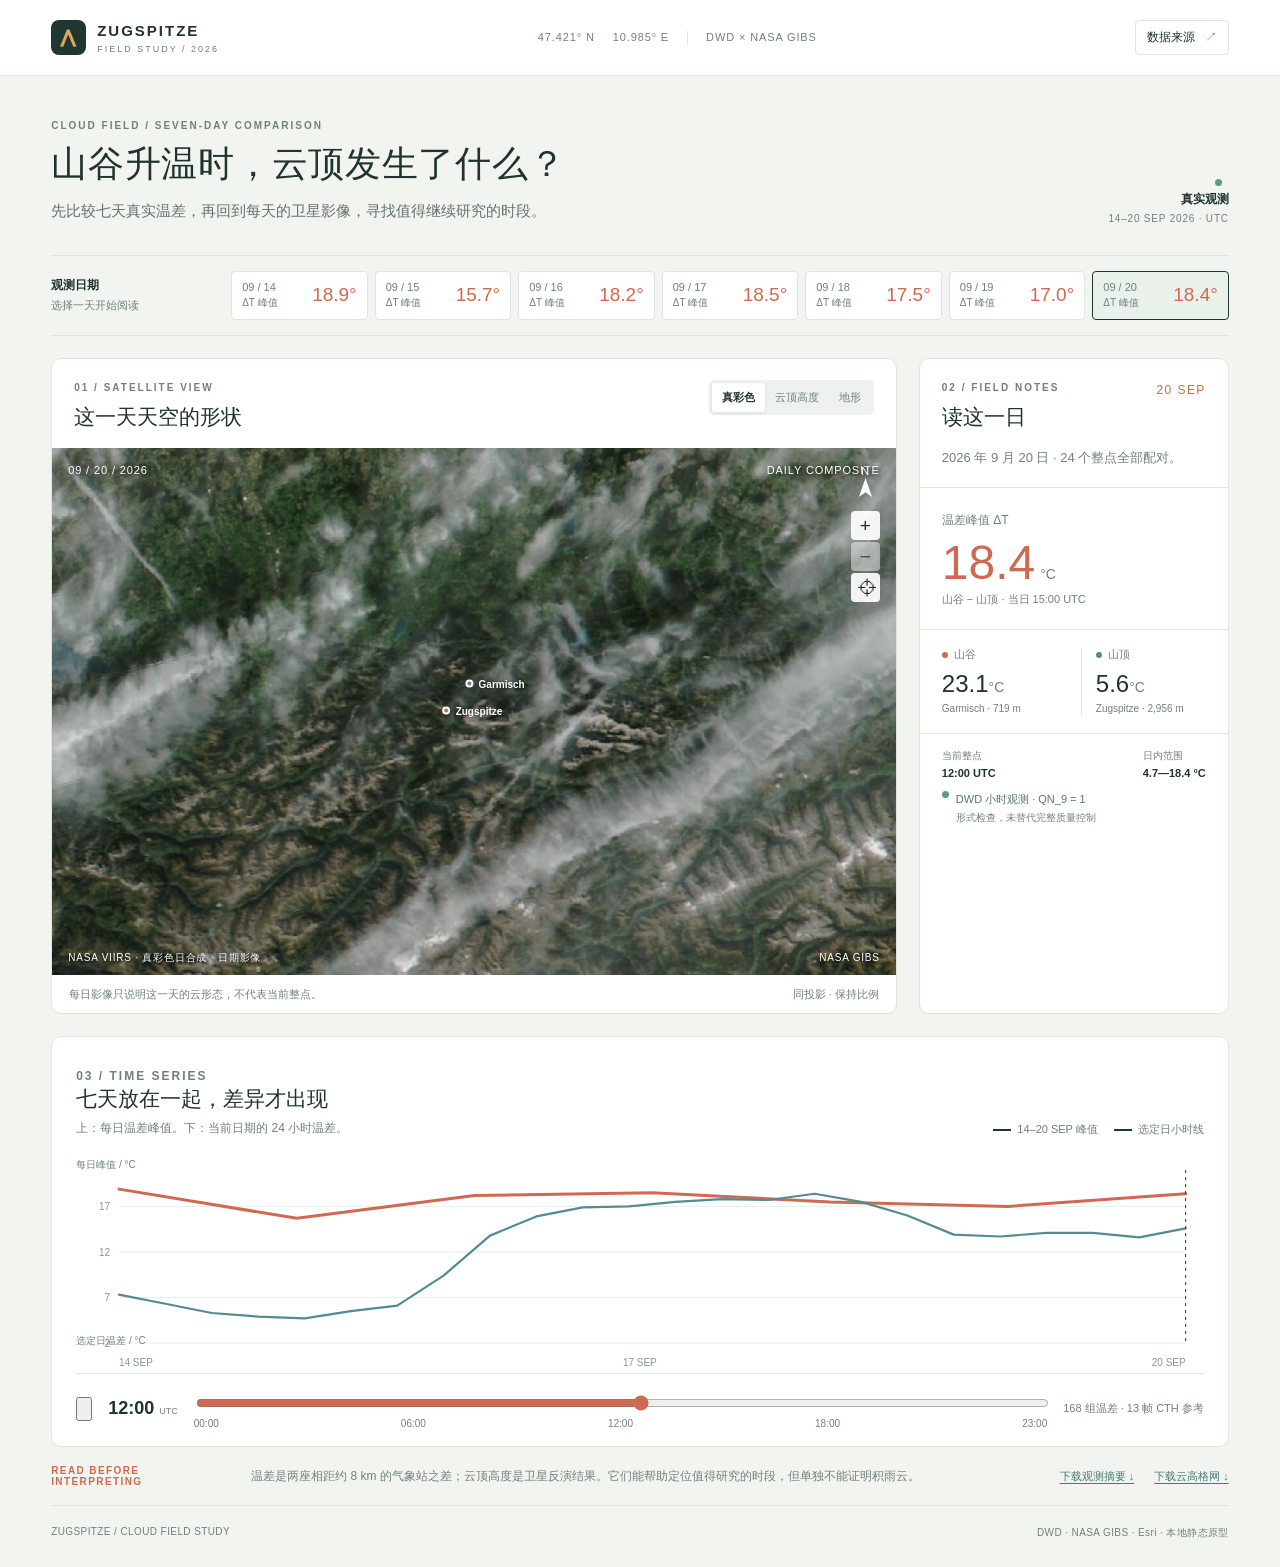
==== index.html @ fa2d1e40 "draft" ====
<!doctype html>
<html lang="zh-CN">
<head>
  <meta charset="utf-8">
  <meta name="viewport" content="width=device-width, initial-scale=1">
  <title>Zugspitze / Cloud Field Study</title>
  <meta name="description" content="楚格峰地区的七天 NASA VIIRS 云图与 DWD 山谷、山顶逐小时温差探索。">
  <link rel="icon" type="image/svg+xml" href="data:image/svg+xml,%3Csvg xmlns='http://www.w3.org/2000/svg' viewBox='0 0 40 40'%3E%3Crect width='40' height='40' rx='8' fill='%231b302e'/%3E%3Cpath d='M6 30 20 8l14 22M12 20l8 5 8-5' fill='none' stroke='%23f4bb63' stroke-width='2.5'/%3E%3C/svg%3E">
  <link rel="stylesheet" href="styles.css">
  <script defer src="data/observations.js"></script>
  <script defer src="data/clouds.js"></script>
  <script defer src="app.js"></script>
</head>
<body>
  <header class="topbar">
    <a class="brand" href="./"><span class="brand-mark" aria-hidden="true">∧</span><span>ZUGSPITZE <small>FIELD STUDY / 2026</small></span></a>
    <div class="top-meta"><span>47.421° N</span><span>10.985° E</span><span class="top-meta-divider"></span><span>DWD × NASA GIBS</span></div>
    <button class="source-button" id="about-button">数据来源 <span aria-hidden="true">↗</span></button>
  </header>

  <main>
    <section class="intro">
      <div><p class="kicker">CLOUD FIELD / SEVEN-DAY COMPARISON</p><h1>山谷升温时，云顶发生了什么？</h1><p class="intro-copy">先比较七天真实温差，再回到每天的卫星影像，寻找值得继续研究的时段。</p></div>
      <div class="real-badge"><span class="status-dot"></span><strong>真实观测</strong><small>14–20 SEP 2026 · UTC</small></div>
    </section>

    <section class="day-nav" aria-label="观测日期"><div class="nav-label"><span>观测日期</span><small>选择一天开始阅读</small></div><div id="day-strip" class="day-strip"></div></section>

    <section class="explorer-grid">
      <section class="map-card" aria-labelledby="map-heading">
        <div class="card-head"><div><p class="kicker">01 / SATELLITE VIEW</p><h2 id="map-heading">这一天天空的形状</h2></div><div class="layer-switch" role="group" aria-label="地图图层"><button data-layer="natural" aria-pressed="true">真彩色</button><button data-layer="height" aria-pressed="false">云顶高度</button><button data-layer="terrain" aria-pressed="false">地形</button></div></div>
        <div class="map-frame" id="map-frame" aria-label="楚格峰区域卫星地图">
          <div class="map-world" id="map-world"><img id="map-image" src="data/raw/viirs-20260920.jpg" alt="楚格峰区域真实 NASA VIIRS 真彩色卫星影像" draggable="false"><canvas id="cloud-canvas" width="1440" height="900" aria-hidden="true" hidden></canvas><div id="map-markers"></div></div>
          <div class="map-overlay-top"><span id="map-date">22 / 09 / 2026</span><span id="map-time">DAILY COMPOSITE</span></div>
          <div class="map-overlay-bottom"><span id="map-caption">NASA VIIRS · 真彩色日合成</span><span id="map-credit">NASA GIBS</span></div>
          <div id="height-legend" class="height-legend" hidden><span>云顶高度 / m</span><i></i><div><b>0.5</b><b>2</b><b>5</b><b>10 km</b></div></div>
          <div class="map-controls"><span class="north">N<svg viewBox="0 0 18 22" aria-hidden="true"><path d="m9 1 7 20-7-5-7 5Z"/></svg></span><button id="zoom-in" aria-label="放大地图">+</button><button id="zoom-out" aria-label="缩小地图">−</button><button id="reset-map" aria-label="恢复地图范围">⌖</button></div>
          <p id="map-error" class="map-error" hidden>影像未能载入，请确认完整保留原型文件夹。</p>
        </div>
        <div class="map-note"><span id="map-note">每日影像只说明这一天的云形态，不代表当前整点。</span><span id="map-bounds">同投影 · 保持比例</span></div>
      </section>

      <aside class="day-card" aria-labelledby="day-heading">
        <div class="card-head"><div><p class="kicker">02 / FIELD NOTES</p><h2 id="day-heading">读这一日</h2></div><span id="selected-date" class="date-stamp">22 SEP</span></div>
        <p id="day-summary" class="day-summary">真实两站温差的日内变化。</p>
        <div class="big-stat"><span>温差峰值 ΔT</span><div><strong id="delta-peak">18.3</strong><em>°C</em></div><small>山谷 − 山顶 · 当日 15:00 UTC</small></div>
        <div class="stat-pair"><div><span class="stat-label"><i class="dot valley"></i>山谷</span><strong id="valley-now">16.3</strong><em>°C</em><small>Garmisch · 719 m</small></div><div><span class="stat-label"><i class="dot summit"></i>山顶</span><strong id="summit-now">−1.4</strong><em>°C</em><small>Zugspitze · 2,956 m</small></div></div>
        <div class="reading-line"><span>当前整点 <b id="reading-time">12:00 UTC</b></span><span>日内范围 <b id="delta-range">5.3—18.3 °C</b></span></div>
        <div class="data-status"><span class="status-dot"></span><span>DWD 小时观测 · QN_9 = 1<br><small>形式检查，未替代完整质量控制</small></span></div>
      </aside>
    </section>

    <section class="analysis-card" aria-labelledby="analysis-heading">
      <div class="analysis-head"><div><p class="kicker">03 / TIME SERIES</p><h2 id="analysis-heading">七天放在一起，差异才出现</h2><p>上：每日温差峰值。下：当前日期的 24 小时温差。</p></div><div class="chart-legend"><span><i class="legend-line daily-line"></i>14–20 SEP 峰值</span><span><i class="legend-line selected-line"></i>选定日小时线</span></div></div>
      <div class="chart-shell"><span class="axis-label axis-top">每日峰值 / °C</span><span class="axis-label axis-bottom">选定日温差 / °C</span><svg id="analysis-chart" role="img" aria-label="七天温差峰值和选定日温差时间序列"></svg></div>
      <div class="timeline-controls"><button id="play-button" aria-label="播放时间序列"><svg viewBox="0 0 20 20" aria-hidden="true"><path d="m7 4 9 6-9 6Z"/></svg></button><output id="selected-time">12:00 <small>UTC</small></output><div class="slider"><label class="sr-only" for="time-slider">选择小时</label><input id="time-slider" type="range" min="0" max="23" value="12"><div><span>00:00</span><span>06:00</span><span>12:00</span><span>18:00</span><span>23:00</span></div></div><span class="frame-count">168 组温差 · 13 帧 CTH 参考</span></div>
    </section>

    <section class="reading-note"><span class="note-number">READ BEFORE INTERPRETING</span><p>温差是两座相距约 8 km 的气象站之差；云顶高度是卫星反演结果。它们能帮助定位值得研究的时段，但单独不能证明积雨云。</p><a href="data/observations.json" download>下载观测摘要 ↓</a><a href="data/clouds.json" download>下载云高格网 ↓</a></section>
    <footer><span>ZUGSPITZE / CLOUD FIELD STUDY</span><span>DWD · NASA GIBS · Esri <i>·</i> 本地静态原型</span></footer>
  </main>

  <dialog id="data-dialog"><div class="dialog-head"><div><p class="kicker">PROVENANCE</p><h2>数据从哪里来</h2></div><button id="close-dialog" aria-label="关闭数据来源">×</button></div><div class="dialog-body"><section><b>01</b><div><h3>DWD 小时气温</h3><p>01550 Garmisch-Partenkirchen（719 m）与 05792 Zugspitze（2,956 m），2026-09-20 至 22，共 144 条小时记录，72 组配对。原始时间为 UTC，单位 °C，缺测不插补。</p><a href="https://opendata.dwd.de/climate_environment/CDC/observations_germany/climate/hourly/air_temperature/recent/" target="_blank" rel="noreferrer">打开 DWD 目录 ↗</a></div></section><section><b>02</b><div><h3>DWD 云顶高度</h3><p>2026-09-22 的 13 帧 CTH NetCDF 产品，CF 时间为 06:08–18:08 UTC，44×99 格网，单位 m。显示有效正云高和 opacity 格点；透明不等于晴空。</p><a href="https://opendata.dwd.de/weather/satellite/clouds/CTH/" target="_blank" rel="noreferrer">打开 DWD CTH 目录 ↗</a></div></section><section><b>03</b><div><h3>NASA VIIRS 与地形</h3><p>20–22 日 Suomi NPP / VIIRS 真彩色日合成影像。地形参考为 Esri World Imagery 拼接底图，日期未知。两种底图都保持 1440×900 EPSG:3857 比例。</p><p class="attribution">Source: NASA GIBS · Source: Esri, Vantor, Earthstar Geographics, and the GIS User Community</p></div></section><section><b>04</b><div><h3>研究边界</h3><p>本页面没有积雨云分类、DEM 遮挡、太阳方位、相机俯仰角或安全建议。云图和温差用于探索，不构成天气预报或最佳拍摄保证。</p></div></section></div></dialog>
</body>
</html>
---- styles.css ----
@charset "UTF-8";
:root{--ink:#203330;--muted:#71807b;--paper:#f2f4f0;--white:#fff;--line:#dfe5df;--forest:#1e3732;--sun:#dda657;--coral:#cf6951;--blue:#548b91;font-family:Inter,"Segoe UI","PingFang SC","Microsoft YaHei",sans-serif;color:var(--ink);font-size:16px}*{box-sizing:border-box}body{margin:0;background:var(--paper);color:var(--ink)}button,input{font:inherit}button{cursor:pointer;color:inherit}button:focus-visible,a:focus-visible,input:focus-visible{outline:3px solid #e49a66;outline-offset:3px}a{color:inherit}.topbar{height:76px;background:var(--white);border-bottom:1px solid var(--line);display:flex;align-items:center;justify-content:space-between;padding:0 clamp(20px,4vw,68px);gap:25px}.brand{display:flex;align-items:center;gap:11px;text-decoration:none;font-weight:750;letter-spacing:2px;font-size:15px}.brand small{display:block;font-size:9px;letter-spacing:2px;color:var(--muted);margin-top:5px;font-weight:500}.brand-mark{display:grid;place-items:center;width:35px;height:35px;border-radius:8px;background:var(--forest);color:var(--sun);font-size:28px;line-height:1}.top-meta{display:flex;gap:18px;color:var(--muted);font-size:11px;letter-spacing:.08em}.top-meta-divider{height:14px;border-left:1px solid var(--line)}.source-button{padding:8px 11px;border:1px solid var(--line);background:#fff;border-radius:4px;font-size:12px}.source-button span{color:var(--coral);padding-left:6px}main{max-width:1440px;margin:auto;padding:42px clamp(20px,4vw,68px) 0}.intro{display:flex;justify-content:space-between;align-items:end;gap:30px;margin-bottom:31px}.kicker{margin:0 0 8px;color:var(--muted);font-size:10px;letter-spacing:2px;font-weight:700;line-height:1.5}.intro h1{margin:0;font-size:36px;font-weight:560;letter-spacing:.02em;line-height:1.25}.intro-copy{max-width:660px;margin:12px 0 0;color:#64736e;font-size:15px;line-height:1.7}.real-badge{display:flex;flex-direction:column;align-items:flex-end;gap:5px;white-space:nowrap;font-size:12px}.real-badge small{color:var(--muted);font-size:10px;letter-spacing:.08em}.status-dot{display:inline-block;width:7px;height:7px;border-radius:50%;background:#5d9c7d;margin-right:7px}.day-nav{display:flex;align-items:center;border-top:1px solid var(--line);border-bottom:1px solid var(--line);padding:15px 0;margin-bottom:22px}.nav-label{min-width:180px}.nav-label span{display:block;font-size:12px;font-weight:650}.nav-label small{display:block;margin-top:4px;color:var(--muted);font-size:11px}.day-strip{display:grid;grid-template-columns:repeat(7,1fr);gap:7px;flex:1}.day-choice{border:1px solid var(--line);border-radius:4px;background:#fff;padding:9px 10px;text-align:left;display:grid;grid-template-columns:1fr auto;grid-template-rows:auto auto;gap:3px 7px}.day-choice.selected{border-color:var(--forest);background:#eaf1eb}.day-choice span{font-size:11px;color:var(--muted)}.day-choice strong{grid-row:1/3;grid-column:2;font-size:19px;font-weight:500;color:var(--coral);align-self:center}.day-choice small{font-size:10px;color:var(--muted)}.explorer-grid{display:grid;grid-template-columns:minmax(0,1fr) 310px;gap:22px;align-items:stretch}.map-card,.day-card,.analysis-card{border:1px solid var(--line);border-radius:10px;background:var(--white);overflow:hidden}.card-head{display:flex;justify-content:space-between;align-items:start;gap:15px;padding:21px 22px 17px}.card-head h2{margin:0;font-size:21px;font-weight:560}.layer-switch{display:flex;padding:3px;background:#eef1ed;border-radius:5px}.layer-switch button{border:0;background:none;border-radius:3px;padding:7px 10px;color:var(--muted);font-size:11px;white-space:nowrap}.layer-switch button[aria-pressed=true]{color:var(--ink);background:white;box-shadow:0 1px 4px #1e373217;font-weight:650}.map-frame{position:relative;aspect-ratio:16/10;overflow:hidden;background:#253c3b;isolation:isolate}.map-world{position:absolute;inset:0;transform-origin:center;transition:transform .25s}.map-world img,.map-world canvas{position:absolute;inset:0;width:100%;height:100%;object-fit:fill;display:block}.map-world img.terrain-image{filter:saturate(.6) brightness(.86)}.map-overlay-top,.map-overlay-bottom{position:absolute;left:16px;right:16px;display:flex;justify-content:space-between;align-items:center;color:white;text-shadow:0 1px 5px #000;font-size:11px;letter-spacing:.08em;pointer-events:none}.map-overlay-top{top:16px}.map-overlay-bottom{bottom:10px;font-size:10px}.map-controls{position:absolute;top:17px;right:16px;display:flex;flex-direction:column;align-items:center;gap:2px}.north{display:flex;flex-direction:column;align-items:center;color:#fff;text-shadow:0 1px 4px #000;font-size:11px;margin-bottom:11px}.north svg{width:17px;height:21px;fill:#fff}.map-controls button{width:29px;height:29px;border:0;border-radius:4px;background:#ffffffea;font-size:19px;line-height:1}.map-controls button:disabled{opacity:.5;cursor:default}.height-legend{position:absolute;bottom:35px;left:16px;width:170px;padding:9px 10px;background:#15342edc;color:#fff;border-radius:4px;font-size:10px}.height-legend i{display:block;height:6px;border-radius:4px;margin-top:7px;background:linear-gradient(90deg,#40b7d2,#7ecbc0,#dbbd6a,#e96b55)}.height-legend div{display:flex;justify-content:space-between;margin-top:4px;font-size:9px}.map-note{display:flex;justify-content:space-between;gap:20px;padding:11px 17px;color:var(--muted);font-size:11px;line-height:1.5}.map-note span:last-child{white-space:nowrap}.map-marker{position:absolute;transform:translate(-50%,-50%);font-size:10px;text-shadow:0 1px 4px #000;color:white;display:flex;align-items:center;gap:5px}.map-marker i{display:block;width:8px;height:8px;border-radius:50%;border:2px solid #fff;background:var(--blue)}.map-marker.summit i{background:var(--coral)}.map-error{position:absolute;top:45%;left:18%;right:18%;padding:11px;background:#162d29ee;color:white;text-align:center;border-radius:4px;font-size:12px}.day-card{padding-bottom:18px}.date-stamp{padding-top:3px;color:var(--coral);font-size:12px;letter-spacing:.12em}.day-summary{margin:0;padding:0 22px 19px;border-bottom:1px solid var(--line);font-size:13px;line-height:1.6;color:var(--muted)}.big-stat{padding:22px;border-bottom:1px solid var(--line)}.big-stat>span{font-size:12px;color:var(--muted)}.big-stat>div{display:flex;align-items:baseline;gap:5px;margin-top:6px}.big-stat strong{font-size:48px;font-weight:500;color:var(--coral);font-variant-numeric:tabular-nums}.big-stat em,.stat-pair em{font-size:14px;color:var(--muted);font-style:normal}.big-stat small{display:block;margin-top:2px;color:var(--muted);font-size:11px}.stat-pair{display:grid;grid-template-columns:1fr 1fr;padding:17px 22px;gap:14px;border-bottom:1px solid var(--line)}.stat-pair>div+div{border-left:1px solid var(--line);padding-left:14px}.stat-label{display:flex;align-items:center;gap:6px;color:var(--muted);font-size:11px}.dot{width:6px;height:6px;border-radius:50%;display:inline-block;background:var(--coral)}.dot.summit{background:var(--blue)}.stat-pair strong{font-size:24px;font-weight:500;display:inline-block;margin-top:8px;font-variant-numeric:tabular-nums}.stat-pair small{display:block;color:var(--muted);font-size:10px;line-height:1.5;margin-top:3px}.reading-line{display:flex;justify-content:space-between;gap:10px;padding:15px 22px 12px;color:var(--muted);font-size:10px}.reading-line b{display:block;color:var(--ink);font-size:11px;margin-top:4px}.data-status{display:flex;align-items:flex-start;padding:0 22px;color:#527966;font-size:11px;line-height:1.6}.data-status small{color:var(--muted);font-size:10px}.analysis-card{margin-top:22px;padding:23px 24px 17px}.analysis-head{display:flex;justify-content:space-between;align-items:end;gap:25px}.analysis-head h2{font-size:21px;margin:0;font-weight:560}.analysis-head p{margin:7px 0 0;color:var(--muted);font-size:12px}.chart-legend{display:flex;flex-wrap:wrap;justify-content:flex-end;gap:16px;color:var(--muted);font-size:11px}.chart-legend span{display:flex;align-items:center;gap:6px;white-space:nowrap}.legend-line{display:inline-block;width:18px;height:2px;background:var(--forest)}.daily-line{fill:none;stroke:var(--coral);stroke-width:3;stroke-linejoin:round;stroke-linecap:round}.selected-line{fill:none;stroke:var(--blue);stroke-width:2.2;stroke-linejoin:round;stroke-linecap:round}.day-cursor{stroke:var(--forest);stroke-width:1;stroke-dasharray:3 4}.chart-shell{position:relative;margin-top:16px}.axis-label{position:absolute;left:0;color:var(--muted);font-size:10px}.axis-top{top:5px}.axis-bottom{bottom:25px}#analysis-chart{display:block;width:100%;height:220px;overflow:visible}.chart-grid{stroke:#e8eeea;stroke-width:1}.chart-axis,.chart-label{fill:#8b9791;font-family:inherit;font-size:10px}.timeline-controls{display:flex;align-items:center;gap:16px;border-top:1px solid var(--line);padding-top:14px}.play-button{width:37px;height:37px;border:0;border-radius:50%;background:var(--forest);display:grid;place-items:center;flex:0 0 auto}.play-button svg{fill:#fff;width:17px;height:17px}.timeline-controls output{min-width:65px;font-size:18px;font-weight:550;font-variant-numeric:tabular-nums}.timeline-controls output small{font-size:9px;color:var(--muted);font-weight:400}.slider{flex:1;padding-top:5px}.slider input{width:100%;display:block;accent-color:var(--coral)}.slider div{display:flex;justify-content:space-between;color:var(--muted);font-size:10px;margin-top:7px}.frame-count{color:var(--muted);font-size:11px;white-space:nowrap}.reading-note{display:grid;grid-template-columns:180px minmax(0,1fr) auto auto;align-items:center;gap:20px;padding:18px 0;border-bottom:1px solid var(--line)}.note-number{font-size:10px;letter-spacing:1.4px;color:var(--coral);font-weight:700}.reading-note p{margin:0;color:var(--muted);font-size:12px;line-height:1.6}.reading-note a{font-size:11px;color:#477a78;text-underline-offset:3px;white-space:nowrap}footer{display:flex;justify-content:space-between;gap:20px;padding:20px 0 27px;color:var(--muted);font-size:10px;letter-spacing:.04em}.sr-only{position:absolute;width:1px;height:1px;overflow:hidden;clip:rect(0,0,0,0)}dialog{width:min(700px,calc(100% - 30px));max-height:85vh;padding:0;border:1px solid var(--line);border-radius:10px;color:var(--ink);box-shadow:0 20px 100px #132c2670}dialog::backdrop{background:#16332e88;backdrop-filter:blur(3px)}.dialog-head{display:flex;justify-content:space-between;align-items:center;padding:22px 25px;border-bottom:1px solid var(--line)}.dialog-head h2{margin:0;font-size:23px;font-weight:560}.dialog-head button{border:0;background:#eef2ed;border-radius:50%;width:31px;height:31px;font-size:23px}.dialog-body{padding:10px 25px 20px;font-size:14px;line-height:1.8}.dialog-body section{display:grid;grid-template-columns:30px 1fr;gap:12px;padding:17px 0;border-bottom:1px solid var(--line)}.dialog-body section>b{color:var(--coral);font-size:12px}.dialog-body h3{margin:0 0 5px;font-size:15px}.dialog-body p{margin:4px 0;color:#60706b}.dialog-body a{display:inline-block;color:#477a78;margin:6px 16px 0 0}.attribution{font-size:11px}
@media(max-width:1050px){.explorer-grid{grid-template-columns:minmax(0,1fr) 285px}.top-meta{display:none}.intro h1{font-size:31px}.day-choice{padding:8px}.day-choice strong{font-size:17px}.card-head{padding:18px}.big-stat,.stat-pair,.reading-line,.data-status{padding-left:18px;padding-right:18px}}
@media(max-width:760px){main{padding-top:27px}.intro{display:block}.real-badge{align-items:flex-start;margin-top:18px}.day-nav{display:block}.nav-label{margin-bottom:11px}.day-strip{overflow:auto;grid-template-columns:repeat(7,minmax(82px,1fr));padding-bottom:2px}.explorer-grid{grid-template-columns:1fr}.analysis-head{display:block}.chart-legend{justify-content:flex-start;margin-top:15px}.reading-note{grid-template-columns:1fr;gap:9px}.reading-note a{display:inline-block;margin-right:16px}.frame-count{font-size:10px}.timeline-controls{gap:10px}}
@media(max-width:520px){.topbar{height:68px;padding:0 16px}.brand{font-size:13px}.brand-mark{width:31px;height:31px;font-size:24px}.brand small{font-size:8px}.source-button{font-size:11px;padding:7px}.intro h1{font-size:27px}.intro-copy{font-size:14px}.card-head{padding:17px 15px}.card-head h2{font-size:19px}.layer-switch{max-width:60%;overflow:auto}.layer-switch button{font-size:10px;padding:7px 8px}.map-note{display:block;padding:10px 14px}.map-note span:last-child{display:block;margin-top:4px}.day-card{padding-bottom:14px}.big-stat{padding:19px 16px}.big-stat strong{font-size:42px}.stat-pair{padding:15px 16px}.reading-line{padding-left:16px;padding-right:16px}.data-status{padding-left:16px;padding-right:16px}.analysis-card{padding:19px 13px 14px}.analysis-head h2{font-size:19px}.analysis-head p{line-height:1.6}.chart-shell{margin-top:15px;overflow:hidden}.timeline-controls{flex-wrap:wrap}.slider{order:3;flex-basis:100%}.frame-count{margin-left:auto}footer{display:block;line-height:2}footer span{display:block}}
[hidden]{display:none!important}
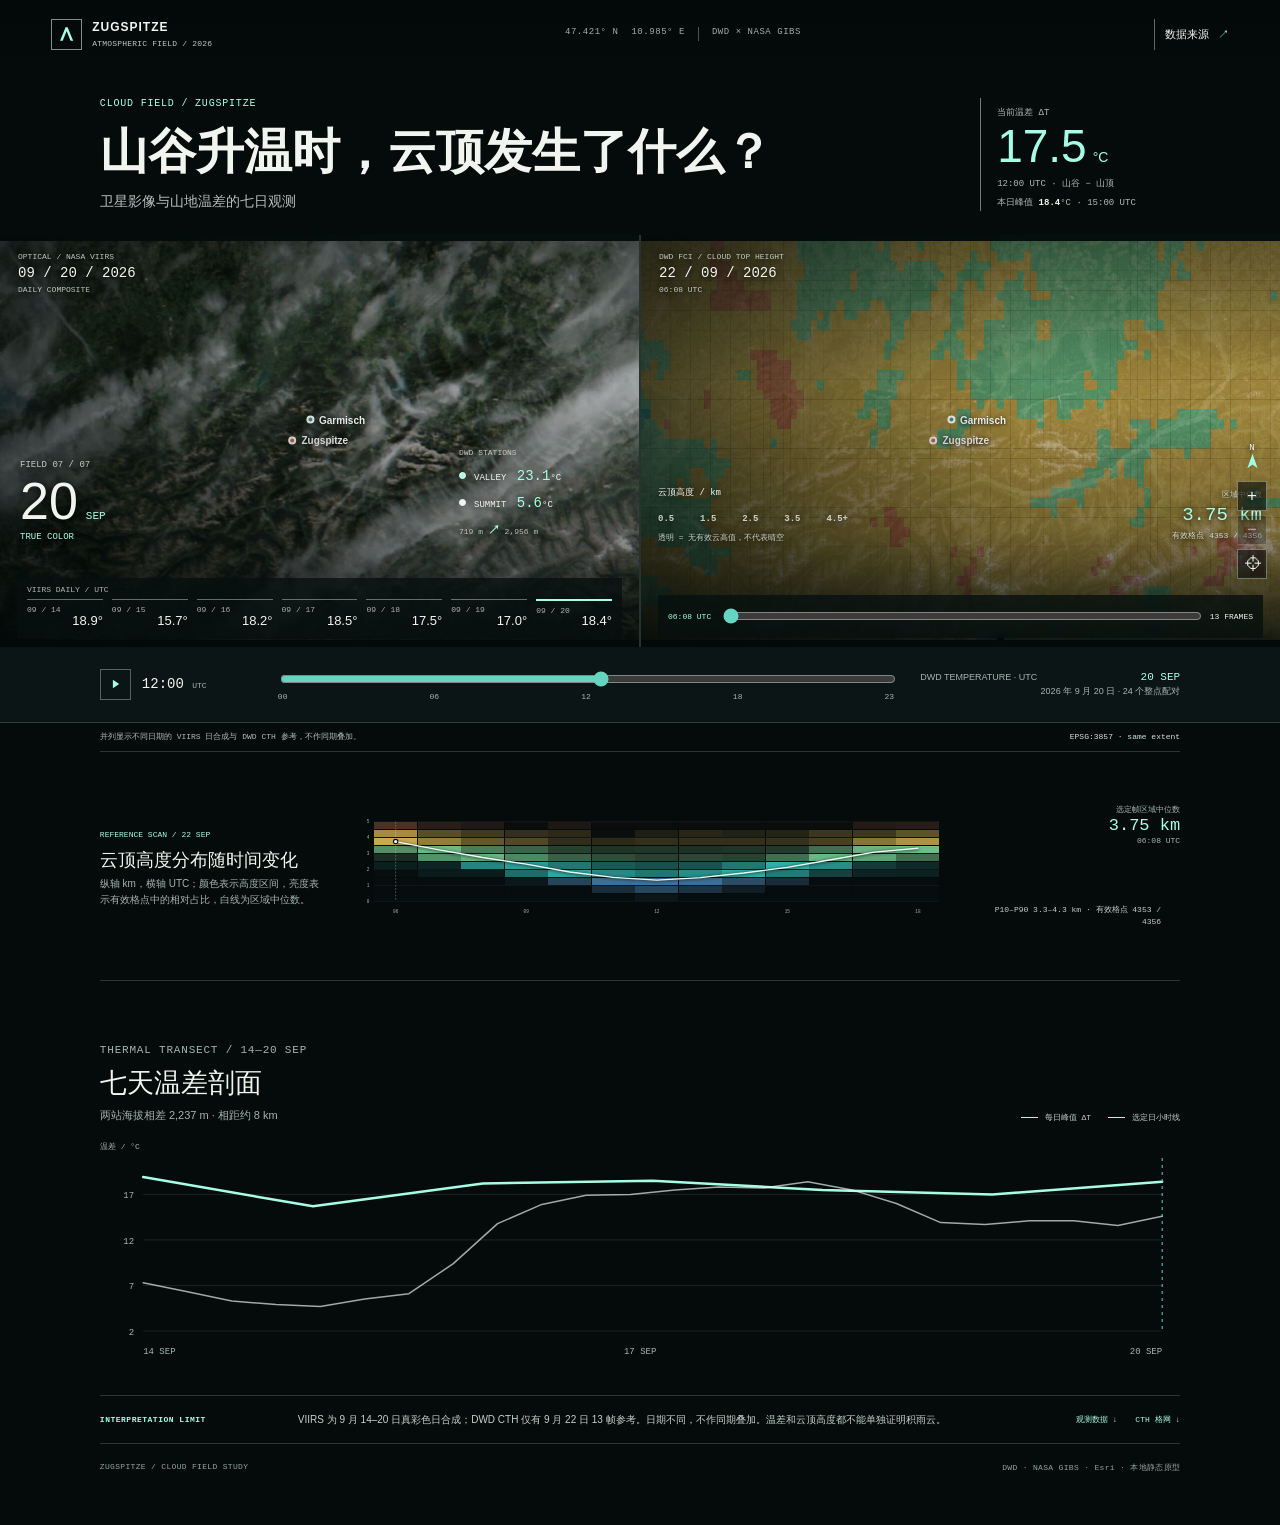
==== commit a9c51503: "fixed ui" ====
--- a/index.html
+++ b/index.html
@@ -7,59 +7,69 @@
   <meta name="description" content="楚格峰地区的七天 NASA VIIRS 云图与 DWD 山谷、山顶逐小时温差探索。">
   <link rel="icon" type="image/svg+xml" href="data:image/svg+xml,%3Csvg xmlns='http://www.w3.org/2000/svg' viewBox='0 0 40 40'%3E%3Crect width='40' height='40' rx='8' fill='%231b302e'/%3E%3Cpath d='M6 30 20 8l14 22M12 20l8 5 8-5' fill='none' stroke='%23f4bb63' stroke-width='2.5'/%3E%3C/svg%3E">
   <link rel="stylesheet" href="styles.css">
+  <link rel="stylesheet" href="field-study.css">
+  <link rel="stylesheet" href="field-theory.css">
   <script defer src="data/observations.js"></script>
   <script defer src="data/clouds.js"></script>
   <script defer src="app.js"></script>
 </head>
 <body>
   <header class="topbar">
-    <a class="brand" href="./"><span class="brand-mark" aria-hidden="true">∧</span><span>ZUGSPITZE <small>FIELD STUDY / 2026</small></span></a>
+    <a class="brand" href="./"><span class="brand-mark" aria-hidden="true">∧</span><span>ZUGSPITZE <small>ATMOSPHERIC FIELD / 2026</small></span></a>
     <div class="top-meta"><span>47.421° N</span><span>10.985° E</span><span class="top-meta-divider"></span><span>DWD × NASA GIBS</span></div>
     <button class="source-button" id="about-button">数据来源 <span aria-hidden="true">↗</span></button>
   </header>
 
-  <main>
-    <section class="intro">
-      <div><p class="kicker">CLOUD FIELD / SEVEN-DAY COMPARISON</p><h1>山谷升温时，云顶发生了什么？</h1><p class="intro-copy">先比较七天真实温差，再回到每天的卫星影像，寻找值得继续研究的时段。</p></div>
-      <div class="real-badge"><span class="status-dot"></span><strong>真实观测</strong><small>14–20 SEP 2026 · UTC</small></div>
-    </section>
-
-    <section class="day-nav" aria-label="观测日期"><div class="nav-label"><span>观测日期</span><small>选择一天开始阅读</small></div><div id="day-strip" class="day-strip"></div></section>
-
-    <section class="explorer-grid">
-      <section class="map-card" aria-labelledby="map-heading">
-        <div class="card-head"><div><p class="kicker">01 / SATELLITE VIEW</p><h2 id="map-heading">这一天天空的形状</h2></div><div class="layer-switch" role="group" aria-label="地图图层"><button data-layer="natural" aria-pressed="true">真彩色</button><button data-layer="height" aria-pressed="false">云顶高度</button><button data-layer="terrain" aria-pressed="false">地形</button></div></div>
-        <div class="map-frame" id="map-frame" aria-label="楚格峰区域卫星地图">
-          <div class="map-world" id="map-world"><img id="map-image" src="data/raw/viirs-20260920.jpg" alt="楚格峰区域真实 NASA VIIRS 真彩色卫星影像" draggable="false"><canvas id="cloud-canvas" width="1440" height="900" aria-hidden="true" hidden></canvas><div id="map-markers"></div></div>
-          <div class="map-overlay-top"><span id="map-date">22 / 09 / 2026</span><span id="map-time">DAILY COMPOSITE</span></div>
-          <div class="map-overlay-bottom"><span id="map-caption">NASA VIIRS · 真彩色日合成</span><span id="map-credit">NASA GIBS</span></div>
-          <div id="height-legend" class="height-legend" hidden><span>云顶高度 / m</span><i></i><div><b>0.5</b><b>2</b><b>5</b><b>10 km</b></div></div>
-          <div class="map-controls"><span class="north">N<svg viewBox="0 0 18 22" aria-hidden="true"><path d="m9 1 7 20-7-5-7 5Z"/></svg></span><button id="zoom-in" aria-label="放大地图">+</button><button id="zoom-out" aria-label="缩小地图">−</button><button id="reset-map" aria-label="恢复地图范围">⌖</button></div>
-          <p id="map-error" class="map-error" hidden>影像未能载入，请确认完整保留原型文件夹。</p>
-        </div>
-        <div class="map-note"><span id="map-note">每日影像只说明这一天的云形态，不代表当前整点。</span><span id="map-bounds">同投影 · 保持比例</span></div>
+  <main class="field-main">
+    <section class="field-stage" aria-labelledby="map-heading">
+      <div class="stage-heading">
+        <div class="stage-title"><p class="kicker">CLOUD FIELD / ZUGSPITZE</p><h1 id="map-heading">山谷升温时，云顶发生了什么？</h1><p>卫星影像与山地温差的七日观测</p></div>
+        <div class="stage-readout"><span class="readout-label">当前温差 ΔT</span><div><strong id="live-delta">—</strong><em>°C</em></div><small><span id="reading-time">12:00 UTC</span> · 山谷 − 山顶</small><small>本日峰值 <b id="delta-peak">—</b>°C · <span id="peak-time">UTC</span></small></div>
+      </div>
+      <div class="map-frame" id="map-frame" aria-label="楚格峰区域卫星影像和云顶高度并列观测">
+        <section class="map-panel viirs-panel" id="viirs-panel" aria-label="NASA VIIRS 真彩色影像">
+          <div class="map-world" id="map-world"><img id="map-image" src="data/raw/viirs-20260920.jpg" alt="楚格峰区域真实 NASA VIIRS 真彩色卫星影像" draggable="false"><div id="map-markers"></div></div>
+          <div class="scene-shade" aria-hidden="true"></div>
+          <div class="panel-label"><span>OPTICAL / NASA VIIRS</span><strong id="map-date">09 / 20 / 2026</strong><small id="map-time">DAILY COMPOSITE</small></div>
+          <div class="scene-title-lockup"><span id="scene-index">FIELD 07 / 07</span><strong id="scene-date">20<span>SEP</span></strong><small>TRUE COLOR</small></div>
+          <div class="scene-data-rail"><span class="rail-label">DWD STATIONS</span><div><i class="rail-valley"></i><span>VALLEY <b id="valley-now">—</b>°C</span></div><div><i class="rail-summit"></i><span>SUMMIT <b id="summit-now">—</b>°C</span></div><small>719 m <b>↗</b> 2,956 m</small></div>
+          <div id="map-error" class="map-error" hidden>VIIRS 影像未能载入。</div>
+          <div class="stage-dates"><span>VIIRS DAILY / UTC</span><div id="day-strip" class="day-strip" aria-label="选择卫星影像日期"></div></div>
+        </section>
+        <section class="map-panel cth-panel" id="cth-panel" aria-label="DWD 云顶高度参考图">
+          <div class="map-world" id="cth-world"><img id="cth-image" class="terrain-image" src="assets/terrain-mercator.jpg" alt="楚格峰区域 Esri 地形参考底图，日期未知" draggable="false"><canvas id="cloud-canvas" width="1440" height="900" aria-hidden="true"></canvas><div id="cth-markers"></div></div>
+          <div class="scene-shade" aria-hidden="true"></div>
+          <div class="panel-label"><span>DWD FCI / CLOUD TOP HEIGHT</span><strong>22 / 09 / 2026</strong><small id="cth-map-time">06:08 UTC</small></div>
+          <div class="height-legend"><span>云顶高度 / km</span><div class="height-swatches"><i></i><i></i><i></i><i></i><i></i></div><div class="legend-values"><b>0.5</b><b>1.5</b><b>2.5</b><b>3.5</b><b>4.5+</b></div><small>透明 = 无有效云高值，不代表晴空</small></div>
+          <div class="cth-frame-readout"><span>区域中位数</span><strong id="cth-map-median">—</strong><small id="cth-map-valid">有效格点 — / 4356</small></div>
+          <div id="cth-map-error" class="map-error" hidden>CTH 参考底图未能载入。</div>
+          <div class="map-controls"><span class="north">N<svg viewBox="0 0 18 22" aria-hidden="true"><path d="m9 1 7 20-7-5-7 5Z"/></svg></span><button id="zoom-in" aria-label="同步放大两幅地图">+</button><button id="zoom-out" aria-label="同步缩小两幅地图">−</button><button id="reset-map" aria-label="恢复两幅地图范围">⌖</button></div>
+          <div class="cth-frame-control"><label class="sr-only" for="cth-slider">选择云顶高度观测帧</label><output id="cth-slider-time">06:08 UTC</output><input id="cth-slider" type="range" min="0" max="12" value="0"><span>13 FRAMES</span></div>
+        </section>
+      </div>
+      <div class="stage-controlbar">
+        <div class="hour-readout"><button id="play-button" aria-label="播放时间序列"><svg viewBox="0 0 20 20" aria-hidden="true"><path d="m7 4 9 6-9 6Z"/></svg></button><output id="selected-time">12:00 <small>UTC</small></output></div>
+        <div class="slider"><label class="sr-only" for="time-slider">选择小时</label><input id="time-slider" type="range" min="0" max="23" value="12"><div><span>00</span><span>06</span><span>12</span><span>18</span><span>23</span></div></div>
+        <div class="stage-time-meta"><span>DWD TEMPERATURE · UTC</span><strong id="selected-date">20 SEP</strong><small id="day-summary">24 个整点配对观测</small></div>
+      </div>
+      <div class="map-note"><span id="map-note">并列显示不同日期的 VIIRS 日合成与 DWD CTH 参考，不作同期叠加。</span><span id="map-bounds">EPSG:3857 · same extent</span></div>
+      <section class="cth-profile" aria-labelledby="cth-heading">
+        <div class="cth-heading"><span class="cth-tag">REFERENCE SCAN / 22 SEP</span><h2 id="cth-heading">云顶高度分布随时间变化</h2><p>纵轴 km，横轴 UTC；颜色表示高度区间，亮度表示有效格点中的相对占比，白线为区域中位数。</p></div>
+        <div class="cth-stat"><span>选定帧区域中位数</span><strong id="cth-median">—</strong><small id="cth-frame-label">--:08 UTC</small></div>
+        <svg id="cth-chart" role="img" aria-label="2026 年 9 月 22 日 13 帧各云顶高度区间格点比例热图，纵轴为公里，横轴为 UTC，白线为中位数"></svg>
+        <span class="cth-range-note" id="cth-range-note">有效格点比例与 P10–P90：—</span>
       </section>
-
-      <aside class="day-card" aria-labelledby="day-heading">
-        <div class="card-head"><div><p class="kicker">02 / FIELD NOTES</p><h2 id="day-heading">读这一日</h2></div><span id="selected-date" class="date-stamp">22 SEP</span></div>
-        <p id="day-summary" class="day-summary">真实两站温差的日内变化。</p>
-        <div class="big-stat"><span>温差峰值 ΔT</span><div><strong id="delta-peak">18.3</strong><em>°C</em></div><small>山谷 − 山顶 · 当日 15:00 UTC</small></div>
-        <div class="stat-pair"><div><span class="stat-label"><i class="dot valley"></i>山谷</span><strong id="valley-now">16.3</strong><em>°C</em><small>Garmisch · 719 m</small></div><div><span class="stat-label"><i class="dot summit"></i>山顶</span><strong id="summit-now">−1.4</strong><em>°C</em><small>Zugspitze · 2,956 m</small></div></div>
-        <div class="reading-line"><span>当前整点 <b id="reading-time">12:00 UTC</b></span><span>日内范围 <b id="delta-range">5.3—18.3 °C</b></span></div>
-        <div class="data-status"><span class="status-dot"></span><span>DWD 小时观测 · QN_9 = 1<br><small>形式检查，未替代完整质量控制</small></span></div>
-      </aside>
     </section>
 
     <section class="analysis-card" aria-labelledby="analysis-heading">
-      <div class="analysis-head"><div><p class="kicker">03 / TIME SERIES</p><h2 id="analysis-heading">七天放在一起，差异才出现</h2><p>上：每日温差峰值。下：当前日期的 24 小时温差。</p></div><div class="chart-legend"><span><i class="legend-line daily-line"></i>14–20 SEP 峰值</span><span><i class="legend-line selected-line"></i>选定日小时线</span></div></div>
-      <div class="chart-shell"><span class="axis-label axis-top">每日峰值 / °C</span><span class="axis-label axis-bottom">选定日温差 / °C</span><svg id="analysis-chart" role="img" aria-label="七天温差峰值和选定日温差时间序列"></svg></div>
-      <div class="timeline-controls"><button id="play-button" aria-label="播放时间序列"><svg viewBox="0 0 20 20" aria-hidden="true"><path d="m7 4 9 6-9 6Z"/></svg></button><output id="selected-time">12:00 <small>UTC</small></output><div class="slider"><label class="sr-only" for="time-slider">选择小时</label><input id="time-slider" type="range" min="0" max="23" value="12"><div><span>00:00</span><span>06:00</span><span>12:00</span><span>18:00</span><span>23:00</span></div></div><span class="frame-count">168 组温差 · 13 帧 CTH 参考</span></div>
+      <div class="analysis-head"><div><p class="kicker">THERMAL TRANSECT / 14—20 SEP</p><h2 id="analysis-heading">七天温差剖面</h2><p>两站海拔相差 2,237 m · 相距约 8 km</p></div><div class="chart-legend"><span><i class="legend-line daily-line"></i>每日峰值 ΔT</span><span><i class="legend-line selected-line"></i>选定日小时线</span></div></div>
+      <div class="chart-shell"><span class="axis-label axis-top">温差 / °C</span><svg id="analysis-chart" role="img" aria-label="七天温差峰值和选定日温差时间序列"></svg></div>
     </section>
 
-    <section class="reading-note"><span class="note-number">READ BEFORE INTERPRETING</span><p>温差是两座相距约 8 km 的气象站之差；云顶高度是卫星反演结果。它们能帮助定位值得研究的时段，但单独不能证明积雨云。</p><a href="data/observations.json" download>下载观测摘要 ↓</a><a href="data/clouds.json" download>下载云高格网 ↓</a></section>
+    <section class="reading-note"><span class="note-number">INTERPRETATION LIMIT</span><p>VIIRS 为 9 月 14–20 日真彩色日合成；DWD CTH 仅有 9 月 22 日 13 帧参考。日期不同，不作同期叠加。温差和云顶高度都不能单独证明积雨云。</p><a href="data/observations.json" download>观测数据 ↓</a><a href="data/clouds.json" download>CTH 格网 ↓</a></section>
     <footer><span>ZUGSPITZE / CLOUD FIELD STUDY</span><span>DWD · NASA GIBS · Esri <i>·</i> 本地静态原型</span></footer>
   </main>
 
-  <dialog id="data-dialog"><div class="dialog-head"><div><p class="kicker">PROVENANCE</p><h2>数据从哪里来</h2></div><button id="close-dialog" aria-label="关闭数据来源">×</button></div><div class="dialog-body"><section><b>01</b><div><h3>DWD 小时气温</h3><p>01550 Garmisch-Partenkirchen（719 m）与 05792 Zugspitze（2,956 m），2026-09-20 至 22，共 144 条小时记录，72 组配对。原始时间为 UTC，单位 °C，缺测不插补。</p><a href="https://opendata.dwd.de/climate_environment/CDC/observations_germany/climate/hourly/air_temperature/recent/" target="_blank" rel="noreferrer">打开 DWD 目录 ↗</a></div></section><section><b>02</b><div><h3>DWD 云顶高度</h3><p>2026-09-22 的 13 帧 CTH NetCDF 产品，CF 时间为 06:08–18:08 UTC，44×99 格网，单位 m。显示有效正云高和 opacity 格点；透明不等于晴空。</p><a href="https://opendata.dwd.de/weather/satellite/clouds/CTH/" target="_blank" rel="noreferrer">打开 DWD CTH 目录 ↗</a></div></section><section><b>03</b><div><h3>NASA VIIRS 与地形</h3><p>20–22 日 Suomi NPP / VIIRS 真彩色日合成影像。地形参考为 Esri World Imagery 拼接底图，日期未知。两种底图都保持 1440×900 EPSG:3857 比例。</p><p class="attribution">Source: NASA GIBS · Source: Esri, Vantor, Earthstar Geographics, and the GIS User Community</p></div></section><section><b>04</b><div><h3>研究边界</h3><p>本页面没有积雨云分类、DEM 遮挡、太阳方位、相机俯仰角或安全建议。云图和温差用于探索，不构成天气预报或最佳拍摄保证。</p></div></section></div></dialog>
+<dialog id="data-dialog"><div class="dialog-head"><div><p class="kicker">PROVENANCE</p><h2>数据从哪里来</h2></div><button id="close-dialog" aria-label="关闭数据来源">×</button></div><div class="dialog-body"><section><b>01</b><div><h3>DWD 小时气温</h3><p>01550 Garmisch-Partenkirchen（719 m）与 05792 Zugspitze（2,956 m），2026-09-14 至 20，共 336 条小时记录，168 组配对。原始时间为 UTC，单位 °C，缺测不插补。</p><a href="https://opendata.dwd.de/climate_environment/CDC/observations_germany/climate/hourly/air_temperature/recent/" target="_blank" rel="noreferrer">打开 DWD 目录 ↗</a></div></section><section><b>02</b><div><h3>DWD 云顶高度</h3><p>2026-09-22 的 13 帧 CTH NetCDF 产品，CF 时间为 06:08–18:08 UTC，44×99 格网，单位 m。显示有效正云高和 opacity 格点；透明不等于晴空。</p><a href="https://opendata.dwd.de/weather/satellite/clouds/CTH/" target="_blank" rel="noreferrer">打开 DWD CTH 目录 ↗</a></div></section><section><b>03</b><div><h3>NASA VIIRS 与地形</h3><p>14–20 日 Suomi NPP / VIIRS 真彩色日合成影像。地形参考为 Esri World Imagery 拼接底图，日期未知。两种底图都保持 1440×900 EPSG:3857 比例。</p><p class="attribution">Source: NASA GIBS · Source: Esri, Vantor, Earthstar Geographics, and the GIS User Community</p></div></section><section><b>04</b><div><h3>研究边界</h3><p>本页面没有积雨云分类、DEM 遮挡、太阳方位、相机俯仰角或安全建议。云图和温差用于探索，不构成天气预报或最佳拍摄保证。</p></div></section></div></dialog>
 </body>
 </html>
--- a/field-study.css
+++ b/field-study.css
@@ -0,0 +1,901 @@
+@charset "UTF-8";
+
+:root {
+  --ink: #203330;
+  --muted: #697973;
+  --paper: #f2f4f0;
+  --white: #ffffff;
+  --line: #d8dfd9;
+  --forest: #203330;
+  --coral: #cf6951;
+  --blue: #548b91;
+  --mist: #e8eee9;
+  --serif: "Noto Serif SC", "Songti SC", "STSong", Georgia, serif;
+  --sans: "Segoe UI", "PingFang SC", "Microsoft YaHei", sans-serif;
+  color: var(--ink);
+  font-family: var(--sans);
+  font-size: 15px;
+}
+
+body {
+  background: var(--paper);
+  color: var(--ink);
+}
+
+button,
+input {
+  font: inherit;
+}
+
+button:focus-visible,
+a:focus-visible,
+input:focus-visible {
+  outline: 3px solid #cf6951;
+  outline-offset: 3px;
+}
+
+.topbar {
+  min-height: 68px;
+  height: auto;
+  padding: 0 clamp(18px, 4vw, 60px);
+  background: var(--forest);
+  border-bottom: 0;
+}
+
+.brand {
+  gap: 10px;
+  color: var(--white);
+  font-size: 13px;
+  letter-spacing: 1.6px;
+}
+
+.brand small {
+  color: #b7c4bd;
+  font-size: 9px;
+  letter-spacing: 1.4px;
+}
+
+.brand-mark {
+  width: 32px;
+  height: 32px;
+  border: 1px solid #899c91;
+  border-radius: 2px;
+  background: transparent;
+  color: #e0a878;
+  font-size: 24px;
+}
+
+.top-meta {
+  gap: 14px;
+  color: #c0cbc5;
+  font-size: 10px;
+  letter-spacing: 0.06em;
+}
+
+.top-meta-divider {
+  border-color: #61746b;
+}
+
+.source-button {
+  padding: 8px 10px;
+  border: 1px solid #6c8176;
+  border-radius: 2px;
+  background: transparent;
+  color: var(--white);
+  font-size: 11px;
+}
+
+.source-button span {
+  color: #e0a878;
+}
+
+main {
+  max-width: 1480px;
+  padding: 38px clamp(18px, 4vw, 60px) 0;
+}
+
+.intro {
+  align-items: center;
+  margin-bottom: 30px;
+  padding-left: 18px;
+  border-left: 2px solid var(--coral);
+}
+
+.kicker {
+  margin-bottom: 9px;
+  color: var(--muted);
+  font-family: ui-monospace, "Cascadia Code", Consolas, monospace;
+  font-size: 10px;
+  letter-spacing: 1px;
+  font-weight: 600;
+}
+
+.intro h1 {
+  font-family: var(--serif);
+  font-size: 34px;
+  font-weight: 500;
+  letter-spacing: 0;
+  line-height: 1.35;
+}
+
+.intro-copy {
+  max-width: 680px;
+  margin-top: 9px;
+  color: #586a63;
+  font-size: 14px;
+  line-height: 1.7;
+}
+
+.real-badge {
+  align-items: flex-start;
+  gap: 5px;
+  padding: 10px 12px;
+  border-left: 1px solid var(--line);
+  color: var(--ink);
+  font-size: 11px;
+}
+
+.real-badge small {
+  color: var(--muted);
+  font-size: 10px;
+  letter-spacing: 0.04em;
+}
+
+.status-dot {
+  width: 7px;
+  height: 7px;
+  background: #548b72;
+}
+
+.day-nav {
+  align-items: center;
+  margin-bottom: 18px;
+  padding: 12px 0;
+  border-top: 1px solid #cdd6cf;
+  border-bottom: 1px solid #cdd6cf;
+}
+
+.nav-label {
+  min-width: 160px;
+}
+
+.nav-label span {
+  font-size: 12px;
+}
+
+.nav-label small {
+  color: var(--muted);
+  font-size: 10px;
+}
+
+.day-strip {
+  gap: 5px;
+}
+
+.day-choice {
+  min-height: 48px;
+  padding: 6px 9px;
+  border: 0;
+  border-bottom: 2px solid transparent;
+  border-radius: 0;
+  background: transparent;
+}
+
+.day-choice:hover {
+  background: #e9eee9;
+}
+
+.day-choice.selected {
+  border-bottom-color: var(--coral);
+  background: #e8eee9;
+}
+
+.day-choice span,
+.day-choice small {
+  color: var(--muted);
+  font-size: 10px;
+}
+
+.day-choice strong {
+  color: var(--ink);
+  font-size: 18px;
+  font-variant-numeric: tabular-nums;
+}
+
+.explorer-grid {
+  grid-template-columns: minmax(0, 1fr) 330px;
+  gap: 16px;
+}
+
+.map-card,
+.day-card,
+.analysis-card {
+  border: 1px solid var(--line);
+  border-radius: 3px;
+  box-shadow: none;
+}
+
+.map-card {
+  background: var(--white);
+}
+
+.day-card {
+  border-color: #d4ddd6;
+  background: var(--mist);
+}
+
+.card-head {
+  align-items: center;
+  padding: 17px 18px 14px;
+}
+
+.card-head .kicker {
+  margin-bottom: 5px;
+}
+
+.card-head h2,
+.analysis-head h2 {
+  font-size: 19px;
+  font-weight: 600;
+  letter-spacing: 0;
+}
+
+.layer-switch {
+  flex-shrink: 0;
+  gap: 2px;
+  padding: 2px;
+  border-radius: 2px;
+  background: #edf1ed;
+}
+
+.layer-switch button {
+  padding: 6px 9px;
+  border-radius: 1px;
+  font-size: 10px;
+}
+
+.layer-switch button[aria-pressed="true"] {
+  background: var(--white);
+  box-shadow: 0 1px 2px #2033301c;
+}
+
+.map-frame {
+  aspect-ratio: 16 / 10;
+  background: #d5ddd8;
+}
+
+.map-world img,
+.map-world canvas {
+  width: 100%;
+  height: 100%;
+  object-fit: contain;
+}
+
+.map-overlay-top,
+.map-overlay-bottom {
+  left: 13px;
+  right: 13px;
+  color: #fff;
+  text-shadow: 0 1px 4px #0b1714, 0 0 8px #0b171466;
+  font-family: ui-monospace, "Cascadia Code", Consolas, monospace;
+  font-size: 10px;
+  letter-spacing: 0.02em;
+}
+
+.map-overlay-top {
+  top: 12px;
+  right: 58px;
+}
+
+.map-overlay-bottom {
+  bottom: 9px;
+  font-size: 9px;
+}
+
+.map-controls {
+  top: 12px;
+  right: 12px;
+  gap: 3px;
+}
+
+.north {
+  margin-bottom: 7px;
+}
+
+.map-controls button {
+  width: 30px;
+  height: 30px;
+  border-radius: 2px;
+  background: #f8faf6ed;
+}
+
+.height-legend {
+  bottom: 30px;
+  left: 12px;
+  width: 165px;
+  border-radius: 2px;
+  background: #203330eb;
+}
+
+.map-note {
+  justify-content: flex-start;
+  padding: 9px 14px;
+  font-size: 10px;
+}
+
+.map-note span:last-child {
+  margin-left: auto;
+  color: #4d6f61;
+}
+
+.date-stamp {
+  padding: 5px 7px;
+  border: 1px solid #c6d2c9;
+  color: #a34d3b;
+  font-family: ui-monospace, "Cascadia Code", Consolas, monospace;
+  font-size: 10px;
+  letter-spacing: 0.03em;
+}
+
+.day-summary {
+  padding: 0 18px 14px;
+  border-color: #d4ddd6;
+  color: #586a63;
+  font-size: 12px;
+}
+
+.big-stat {
+  padding: 17px 18px;
+  border-color: #d4ddd6;
+}
+
+.big-stat > span {
+  color: var(--muted);
+  font-size: 11px;
+}
+
+.big-stat > div {
+  margin-top: 3px;
+}
+
+.big-stat strong {
+  color: #b95743;
+  font-size: 44px;
+  font-weight: 500;
+  line-height: 1.1;
+}
+
+.big-stat small {
+  margin-top: 5px;
+  color: #5f7069;
+  font-size: 10px;
+}
+
+.stat-pair {
+  gap: 11px;
+  padding: 14px 18px;
+  border-color: #d4ddd6;
+}
+
+.stat-pair > div + div {
+  padding-left: 11px;
+  border-color: #cbd6ce;
+}
+
+.stat-label {
+  color: var(--muted);
+  font-size: 10px;
+}
+
+.stat-pair strong {
+  margin-top: 6px;
+  font-size: 22px;
+  font-variant-numeric: tabular-nums;
+}
+
+.stat-pair small {
+  color: #63736d;
+  font-size: 9px;
+}
+
+.reading-line {
+  padding: 12px 18px 10px;
+  color: var(--muted);
+}
+
+.reading-line b {
+  font-size: 10px;
+}
+
+.data-status {
+  padding: 0 18px;
+  color: #47705c;
+  font-size: 10px;
+}
+
+.data-status small {
+  color: var(--muted);
+  font-size: 9px;
+}
+
+.analysis-card {
+  margin-top: 16px;
+  padding: 19px 20px 15px;
+  background: var(--white);
+}
+
+.analysis-head {
+  align-items: center;
+}
+
+.analysis-head p {
+  color: var(--muted);
+  font-size: 11px;
+}
+
+.chart-legend {
+  gap: 14px;
+  color: #5c6c65;
+  font-size: 10px;
+}
+
+.legend-line {
+  width: 16px;
+}
+
+.daily-line {
+  stroke: var(--coral);
+  stroke-width: 2.5;
+}
+
+.selected-line {
+  stroke: var(--blue);
+  stroke-width: 2;
+}
+
+.day-cursor {
+  stroke: #344b41;
+}
+
+.chart-shell {
+  margin-top: 12px;
+}
+
+#analysis-chart {
+  height: 230px;
+}
+
+.chart-grid {
+  stroke: #e6ebe6;
+}
+
+.chart-axis,
+.chart-label {
+  fill: #74827c;
+}
+
+.timeline-controls {
+  gap: 13px;
+  padding-top: 12px;
+}
+
+.play-button {
+  width: 34px;
+  height: 34px;
+  border-radius: 2px;
+  background: var(--forest);
+}
+
+.timeline-controls output {
+  min-width: 58px;
+  font-size: 16px;
+}
+
+.timeline-controls output small {
+  font-size: 9px;
+}
+
+.slider input {
+  accent-color: var(--coral);
+}
+
+.slider div,
+.frame-count {
+  color: var(--muted);
+  font-size: 9px;
+}
+
+.reading-note {
+  grid-template-columns: 170px minmax(0, 1fr) auto auto;
+  gap: 16px;
+  padding: 16px 0;
+  border-color: #cdd6cf;
+}
+
+.note-number {
+  color: #ad5845;
+  font-family: ui-monospace, "Cascadia Code", Consolas, monospace;
+  font-size: 9px;
+  letter-spacing: 0.5px;
+}
+
+.reading-note p {
+  color: #586a63;
+  font-size: 11px;
+}
+
+.reading-note a {
+  color: #356a69;
+  font-size: 10px;
+}
+
+footer {
+  padding: 16px 0 22px;
+  color: #75827c;
+  font-family: ui-monospace, "Cascadia Code", Consolas, monospace;
+  font-size: 9px;
+}
+
+dialog {
+  width: min(700px, calc(100% - 28px));
+  border-radius: 3px;
+}
+
+dialog::backdrop {
+  background: #20333099;
+  backdrop-filter: blur(2px);
+}
+
+.dialog-head {
+  padding: 19px 22px;
+}
+
+.dialog-head h2 {
+  font-size: 21px;
+}
+
+.dialog-head button {
+  border-radius: 2px;
+}
+
+.dialog-body {
+  padding: 8px 22px 18px;
+  font-size: 13px;
+}
+
+.dialog-body section {
+  padding: 14px 0;
+}
+
+.dialog-body h3 {
+  font-size: 14px;
+}
+
+.dialog-body p {
+  color: #586a63;
+}
+
+.dialog-body a {
+  color: #356a69;
+}
+
+@media (max-width: 1100px) {
+  .explorer-grid {
+    grid-template-columns: minmax(0, 1fr) 290px;
+  }
+
+  .top-meta {
+    display: none;
+  }
+
+  .nav-label {
+    min-width: 130px;
+  }
+
+  .reading-note {
+    grid-template-columns: 145px minmax(0, 1fr) auto;
+  }
+
+  .reading-note a:last-child {
+    grid-column: 2 / 4;
+  }
+}
+
+@media (max-width: 820px) {
+  main {
+    padding-top: 28px;
+  }
+
+  .intro {
+    align-items: flex-start;
+  }
+
+  .intro h1 {
+    font-size: 30px;
+  }
+
+  .day-nav {
+    display: block;
+  }
+
+  .nav-label {
+    margin-bottom: 10px;
+  }
+
+  .day-strip {
+    overflow-x: auto;
+    grid-template-columns: repeat(7, minmax(84px, 1fr));
+    padding-bottom: 2px;
+  }
+
+  .explorer-grid {
+    grid-template-columns: 1fr;
+  }
+
+  .day-card {
+    display: grid;
+    grid-template-columns: minmax(0, 1fr) minmax(0, 1fr);
+    align-items: start;
+    padding-bottom: 14px;
+  }
+
+  .day-card .card-head,
+  .day-card .day-summary,
+  .day-card .data-status {
+    grid-column: 1 / -1;
+  }
+
+  .day-card .card-head {
+    padding-bottom: 11px;
+  }
+
+  .day-summary {
+    margin-bottom: 0;
+  }
+
+  .big-stat {
+    grid-column: 1 / -1;
+  }
+
+  .stat-pair {
+    grid-column: 1 / -1;
+  }
+
+  .reading-line {
+    grid-column: 1 / -1;
+    align-self: center;
+    padding-top: 10px;
+  }
+
+  .data-status {
+    padding-top: 6px;
+  }
+
+  .analysis-head {
+    display: block;
+  }
+
+  .chart-legend {
+    justify-content: flex-start;
+    margin-top: 12px;
+  }
+
+  .reading-note {
+    grid-template-columns: 1fr 1fr;
+    gap: 9px 14px;
+  }
+
+  .reading-note p {
+    grid-column: 1 / -1;
+    grid-row: 2;
+  }
+
+  .reading-note a:last-child {
+    grid-column: 2;
+  }
+}
+
+@media (max-width: 540px) {
+  .topbar {
+    min-height: 62px;
+    padding: 0 15px;
+  }
+
+  .brand {
+    font-size: 12px;
+  }
+
+  .brand-mark {
+    width: 29px;
+    height: 29px;
+    font-size: 21px;
+  }
+
+  .brand small {
+    font-size: 8px;
+  }
+
+  .source-button {
+    padding: 7px 8px;
+    font-size: 10px;
+  }
+
+  main {
+    padding: 24px 14px 0;
+  }
+
+  .intro {
+    display: block;
+    margin-bottom: 23px;
+    padding-left: 13px;
+  }
+
+  .intro h1 {
+    font-size: 27px;
+    line-height: 1.45;
+  }
+
+  .intro-copy {
+    font-size: 13px;
+  }
+
+  .real-badge {
+    display: inline-flex;
+    flex-direction: row;
+    align-items: center;
+    margin-top: 11px;
+    padding: 0;
+    border: 0;
+  }
+
+  .real-badge small {
+    margin-left: 4px;
+  }
+
+  .day-choice {
+    display: flex;
+    flex-direction: column;
+    align-items: flex-start;
+    justify-content: center;
+    gap: 2px;
+    min-height: 62px;
+    padding: 6px 7px;
+  }
+
+  .day-choice strong {
+    order: 2;
+    font-size: 16px;
+  }
+
+  .day-choice small {
+    order: 3;
+  }
+
+  .card-head {
+    align-items: stretch;
+    flex-direction: column;
+    padding: 14px 13px 12px;
+  }
+
+  .card-head h2,
+  .analysis-head h2 {
+    font-size: 17px;
+  }
+
+  .layer-switch {
+    align-self: flex-start;
+    width: max-content;
+    max-width: 100%;
+  }
+
+  .layer-switch button {
+    padding: 6px 7px;
+    font-size: 9px;
+  }
+
+  .map-note {
+    display: block;
+    padding: 8px 11px;
+    font-size: 9px;
+  }
+
+  .map-note span:last-child {
+    display: block;
+    margin: 3px 0 0;
+    white-space: normal;
+  }
+
+  .day-card {
+    grid-template-columns: 1fr 1fr;
+  }
+
+  .day-card .day-summary {
+    padding: 0 13px 12px;
+  }
+
+  .big-stat {
+    padding: 15px 13px;
+  }
+
+  .big-stat strong {
+    font-size: 40px;
+  }
+
+  .stat-pair {
+    gap: 8px;
+    padding: 13px;
+  }
+
+  .stat-pair > div + div {
+    padding-left: 8px;
+  }
+
+  .stat-pair strong {
+    font-size: 19px;
+  }
+
+  .reading-line {
+    gap: 8px;
+    padding: 10px 13px;
+  }
+
+  .analysis-card {
+    padding: 16px 12px 13px;
+  }
+
+  .analysis-head p {
+    line-height: 1.6;
+  }
+
+  .chart-shell {
+    overflow: hidden;
+  }
+
+  #analysis-chart {
+    height: 205px;
+  }
+
+  .timeline-controls {
+    flex-wrap: wrap;
+    gap: 9px;
+  }
+
+  .slider {
+    order: 3;
+    flex-basis: 100%;
+  }
+
+  .frame-count {
+    margin-left: auto;
+    white-space: normal;
+    text-align: right;
+  }
+
+  .reading-note {
+    grid-template-columns: 1fr 1fr;
+  }
+
+  .reading-note a {
+    white-space: normal;
+    font-size: 9px;
+  }
+
+  footer {
+    display: block;
+    line-height: 1.9;
+  }
+
+  footer span {
+    display: block;
+  }
+
+  .dialog-head,
+  .dialog-body {
+    padding-left: 16px;
+    padding-right: 16px;
+  }
+}
+
+[hidden] {
+  display: none !important;
+}
--- a/field-theory.css
+++ b/field-theory.css
@@ -0,0 +1,2046 @@
+@charset "UTF-8";
+
+:root {
+  --void: #050a0a;
+  --deep: #0c1515;
+  --deep-raised: #101d1c;
+  --ice: #a6ffe5;
+  --ice-soft: #65d5c2;
+  --snow: #f2f5ef;
+  --fog: #a4b5af;
+  --hairline: #d5e2dc30;
+  color: var(--snow);
+  font-family: "Arial Narrow", "Helvetica Neue", "Microsoft YaHei UI", "Microsoft YaHei", sans-serif;
+  font-size: 15px;
+}
+
+html {
+  background: var(--void);
+  scroll-behavior: smooth;
+}
+
+body {
+  margin: 0;
+  background: var(--void);
+  color: var(--snow);
+}
+
+button,
+input {
+  color: inherit;
+  font: inherit;
+}
+
+button {
+  cursor: pointer;
+}
+
+button:focus-visible,
+a:focus-visible,
+input:focus-visible,
+#cth-chart:focus-visible {
+  outline: 2px solid var(--ice);
+  outline-offset: 3px;
+}
+
+.topbar {
+  position: absolute;
+  z-index: 20;
+  inset: 0 0 auto;
+  height: 68px;
+  padding: 0 clamp(20px, 4vw, 62px);
+  background: linear-gradient(180deg, #030707b8, #03070700);
+  border: 0;
+}
+
+.brand {
+  gap: 10px;
+  color: var(--snow);
+  font-size: 12px;
+  letter-spacing: 1px;
+}
+
+.brand small {
+  color: #bbc8c2;
+  font-family: ui-monospace, "Cascadia Code", Consolas, monospace;
+  font-size: 8px;
+  letter-spacing: 0.2px;
+}
+
+.brand-mark {
+  width: 31px;
+  height: 31px;
+  border: 1px solid #e5f2eb90;
+  border-radius: 0;
+  background: transparent;
+  color: var(--ice);
+  font-size: 22px;
+}
+
+.top-meta {
+  gap: 13px;
+  color: #e0e9e4b8;
+  font-family: ui-monospace, "Cascadia Code", Consolas, monospace;
+  font-size: 9px;
+}
+
+.top-meta-divider {
+  border-color: #d5e2dc55;
+}
+
+.source-button {
+  padding: 8px 0 8px 10px;
+  border: 0;
+  border-left: 1px solid #d5e2dc70;
+  border-radius: 0;
+  background: transparent;
+  color: var(--snow);
+  font-size: 11px;
+}
+
+.source-button span {
+  color: var(--ice);
+}
+
+.field-main {
+  width: 100%;
+  max-width: none;
+  margin: 0;
+  padding: 0 0 30px;
+}
+
+.field-stage {
+  position: relative;
+  isolation: isolate;
+  background: var(--void);
+}
+
+.stage-heading {
+  position: absolute;
+  z-index: 5;
+  top: clamp(104px, 14vh, 148px);
+  left: clamp(24px, 7.8vw, 120px);
+  right: clamp(24px, 7.8vw, 120px);
+  display: flex;
+  align-items: flex-start;
+  justify-content: space-between;
+  gap: 26px;
+  pointer-events: none;
+}
+
+.stage-title {
+  max-width: 770px;
+}
+
+.kicker {
+  margin: 0 0 12px;
+  color: var(--ice);
+  font-family: ui-monospace, "Cascadia Code", Consolas, monospace;
+  font-size: 10px;
+  font-weight: 500;
+  letter-spacing: 0.8px;
+}
+
+.stage-title h1 {
+  max-width: 780px;
+  margin: 0;
+  color: var(--snow);
+  font-size: clamp(34px, 4.4vw, 64px);
+  font-weight: 600;
+  line-height: 1.25;
+}
+
+.stage-title > p:last-child {
+  margin: 12px 0 0;
+  color: #e2ece6cc;
+  font-size: 14px;
+}
+
+.stage-readout {
+  min-width: 190px;
+  padding: 3px 0 0 16px;
+  border-left: 1px solid #d5e2dc85;
+  pointer-events: auto;
+}
+
+.readout-label,
+.stage-readout small {
+  color: #e0ebe4c7;
+  font-family: ui-monospace, "Cascadia Code", Consolas, monospace;
+  font-size: 9px;
+}
+
+.stage-readout > div {
+  display: flex;
+  align-items: baseline;
+  gap: 6px;
+  margin: 2px 0 1px;
+}
+
+.stage-readout > div strong {
+  color: var(--ice);
+  font-size: 46px;
+  font-weight: 500;
+  font-variant-numeric: tabular-nums;
+  line-height: 1.1;
+}
+
+.stage-readout > div em {
+  color: var(--ice);
+  font-size: 14px;
+  font-style: normal;
+}
+
+.stage-readout small {
+  display: block;
+  margin-top: 5px;
+  line-height: 1.6;
+}
+
+.stage-readout small b {
+  color: var(--snow);
+  font-weight: 600;
+}
+
+.map-frame {
+  position: relative;
+  z-index: 0;
+  width: 100%;
+  height: 100svh;
+  min-height: 690px;
+  aspect-ratio: auto;
+  overflow: hidden;
+  isolation: isolate;
+  background: #071111;
+}
+
+.map-world {
+  position: absolute;
+  inset: auto;
+  transform-origin: center;
+  transition: transform 500ms cubic-bezier(0.2, 0.7, 0.2, 1);
+}
+
+.map-world img,
+.map-world canvas {
+  position: absolute;
+  inset: 0;
+  display: block;
+  width: 100%;
+  height: 100%;
+  object-fit: fill;
+}
+
+.map-world img {
+  filter: saturate(0.88) contrast(1.06) brightness(0.88);
+  transition: filter 450ms ease;
+}
+
+.map-world img.terrain-image {
+  filter: saturate(0.55) contrast(1.15) brightness(0.57);
+}
+
+#cloud-canvas {
+  mix-blend-mode: screen;
+  image-rendering: pixelated;
+}
+
+.scene-shade {
+  position: absolute;
+  z-index: 1;
+  inset: 0;
+  pointer-events: none;
+  background: linear-gradient(90deg, #020807b3 0%, #02080747 43%, transparent 73%), linear-gradient(0deg, #030909e8 0%, #0309098a 15%, transparent 43%), linear-gradient(180deg, #03090976 0%, transparent 38%);
+}
+
+.map-overlay-top,
+.map-overlay-bottom {
+  position: absolute;
+  z-index: 3;
+  left: clamp(24px, 7.8vw, 120px);
+  right: clamp(24px, 7.8vw, 120px);
+  display: flex;
+  justify-content: space-between;
+  align-items: center;
+  color: #f2f5efdc;
+  font-family: ui-monospace, "Cascadia Code", Consolas, monospace;
+  font-size: 9px;
+  letter-spacing: 0.25px;
+  pointer-events: none;
+  text-shadow: 0 1px 6px #000;
+}
+
+.map-overlay-top {
+  top: 78px;
+}
+
+.map-overlay-bottom {
+  bottom: 165px;
+  font-size: 8px;
+}
+
+.scene-title-lockup {
+  position: absolute;
+  z-index: 3;
+  left: clamp(24px, 7.8vw, 120px);
+  bottom: 222px;
+  display: grid;
+  gap: 5px;
+  pointer-events: none;
+  text-shadow: 0 1px 8px #000;
+}
+
+.scene-title-lockup > span,
+.scene-title-lockup > small {
+  color: #f2f5efc9;
+  font-family: ui-monospace, "Cascadia Code", Consolas, monospace;
+  font-size: 9px;
+}
+
+.scene-title-lockup > strong {
+  display: flex;
+  align-items: baseline;
+  gap: 8px;
+  color: var(--snow);
+  font-size: 52px;
+  font-weight: 500;
+  line-height: 1;
+}
+
+.scene-title-lockup > strong span {
+  color: var(--ice);
+  font-family: ui-monospace, "Cascadia Code", Consolas, monospace;
+  font-size: 11px;
+}
+
+.scene-title-lockup > small {
+  color: var(--ice);
+}
+
+.scene-data-rail {
+  position: absolute;
+  z-index: 3;
+  right: clamp(24px, 7.8vw, 120px);
+  bottom: 222px;
+  display: grid;
+  gap: 11px;
+  min-width: 160px;
+  color: var(--snow);
+  text-shadow: 0 1px 8px #000;
+}
+
+.rail-label,
+.scene-data-rail > small {
+  color: #f2f5efbb;
+  font-family: ui-monospace, "Cascadia Code", Consolas, monospace;
+  font-size: 8px;
+}
+
+.scene-data-rail > div {
+  display: flex;
+  align-items: center;
+  gap: 8px;
+  font-family: ui-monospace, "Cascadia Code", Consolas, monospace;
+  font-size: 9px;
+}
+
+.scene-data-rail > div b {
+  padding-left: 5px;
+  color: var(--ice);
+  font-size: 14px;
+  font-weight: 500;
+  font-variant-numeric: tabular-nums;
+}
+
+.scene-data-rail > small b {
+  color: var(--ice);
+  font-size: 12px;
+}
+
+.rail-valley,
+.rail-summit {
+  width: 7px;
+  height: 7px;
+  border: 1px solid var(--snow);
+  border-radius: 50%;
+  background: var(--ice);
+}
+
+.rail-summit {
+  background: var(--snow);
+}
+
+.stage-mode {
+  position: absolute;
+  z-index: 5;
+  right: clamp(24px, 7.8vw, 120px);
+  bottom: 150px;
+  display: flex;
+  gap: 18px;
+  padding: 0;
+  background: transparent;
+}
+
+.layer-switch button {
+  position: relative;
+  padding: 7px 0;
+  border: 0;
+  border-bottom: 1px solid transparent;
+  border-radius: 0;
+  background: transparent;
+  color: #f2f5efbd;
+  font-family: ui-monospace, "Cascadia Code", Consolas, monospace;
+  font-size: 9px;
+  white-space: nowrap;
+}
+
+.layer-switch button[aria-pressed="true"] {
+  border-bottom-color: var(--ice);
+  background: transparent;
+  box-shadow: none;
+  color: var(--ice);
+  font-weight: 500;
+}
+
+.stage-dates {
+  position: absolute;
+  z-index: 5;
+  right: clamp(24px, 7.8vw, 120px);
+  bottom: 30px;
+  left: clamp(24px, 7.8vw, 120px);
+  display: grid;
+  grid-template-columns: auto minmax(0, 1fr);
+  align-items: end;
+  gap: 22px;
+}
+
+.stage-dates > span {
+  padding-bottom: 11px;
+  color: #edf5efbb;
+  font-family: ui-monospace, "Cascadia Code", Consolas, monospace;
+  font-size: 8px;
+  white-space: nowrap;
+}
+
+.day-strip {
+  display: grid;
+  grid-template-columns: repeat(7, minmax(0, 1fr));
+  gap: 12px;
+}
+
+.day-choice {
+  min-width: 0;
+  min-height: 49px;
+  padding: 5px 0 7px;
+  border: 0;
+  border-top: 1px solid #d5e2dc70;
+  border-radius: 0;
+  background: transparent;
+  color: var(--snow);
+  text-align: left;
+}
+
+.day-choice:hover {
+  border-color: var(--ice);
+  background: #a6ffe511;
+}
+
+.day-choice.selected {
+  border-top: 2px solid var(--ice);
+  background: transparent;
+}
+
+.day-choice span,
+.day-choice small {
+  display: block;
+  color: #e1eae5bc;
+  font-family: ui-monospace, "Cascadia Code", Consolas, monospace;
+  font-size: 8px;
+}
+
+.day-choice strong {
+  display: block;
+  margin-top: 4px;
+  color: var(--snow);
+  font-size: 13px;
+  font-weight: 500;
+  font-variant-numeric: tabular-nums;
+}
+
+.day-choice small {
+  display: none;
+}
+
+.map-controls {
+  position: absolute;
+  z-index: 4;
+  top: 50%;
+  right: 20px;
+  display: flex;
+  flex-direction: column;
+  align-items: center;
+  gap: 4px;
+  transform: translateY(-50%);
+}
+
+.north {
+  display: flex;
+  flex-direction: column;
+  align-items: center;
+  margin-bottom: 8px;
+  color: var(--snow);
+  font-family: ui-monospace, "Cascadia Code", Consolas, monospace;
+  font-size: 9px;
+  text-shadow: 0 1px 6px #000;
+}
+
+.north svg {
+  width: 13px;
+  height: 16px;
+  fill: var(--ice);
+}
+
+.map-controls button {
+  width: 30px;
+  height: 30px;
+  border: 1px solid #eaf4ed65;
+  border-radius: 0;
+  background: #07100d9c;
+  font-size: 17px;
+  line-height: 1;
+}
+
+.map-controls button:disabled {
+  opacity: 0.45;
+  cursor: default;
+}
+
+.height-legend {
+  position: absolute;
+  z-index: 4;
+  right: clamp(24px, 7.8vw, 120px);
+  bottom: 205px;
+  left: auto;
+  width: 205px;
+  padding: 10px 0;
+  background: transparent;
+  color: var(--snow);
+  font-family: ui-monospace, "Cascadia Code", Consolas, monospace;
+  font-size: 9px;
+  text-shadow: 0 1px 8px #000;
+}
+
+.height-swatches {
+  display: grid;
+  grid-template-columns: repeat(4, 1fr);
+  height: 5px;
+  margin-top: 8px;
+}
+
+.height-swatches i:nth-child(1) { background: #53aec2; }
+.height-swatches i:nth-child(2) { background: #50d3c9; }
+.height-swatches i:nth-child(3) { background: #8bf5db; }
+.height-swatches i:nth-child(4) { background: #e2fff4; }
+
+.legend-values {
+  display: flex;
+  justify-content: space-between;
+  margin-top: 5px;
+  color: #f2f5efce;
+  font-size: 8px;
+}
+
+.height-legend > small {
+  display: block;
+  margin-top: 8px;
+  color: #edf4efd0;
+  font-size: 8px;
+}
+
+.map-error {
+  position: absolute;
+  z-index: 8;
+  top: 45%;
+  left: 18%;
+  right: 18%;
+  padding: 12px;
+  border: 1px solid #e9f7ed70;
+  border-radius: 0;
+  background: #07100dec;
+  color: var(--snow);
+  text-align: center;
+}
+
+.stage-controlbar {
+  display: grid;
+  grid-template-columns: 152px minmax(0, 1fr) minmax(180px, 260px);
+  align-items: center;
+  gap: 26px;
+  min-height: 76px;
+  padding: 12px clamp(24px, 7.8vw, 120px);
+  border-bottom: 1px solid var(--hairline);
+  background: var(--deep);
+}
+
+.hour-readout {
+  display: flex;
+  align-items: center;
+  gap: 11px;
+}
+
+.hour-readout button {
+  display: grid;
+  place-items: center;
+  width: 31px;
+  height: 31px;
+  padding: 0;
+  border: 1px solid #d5e2dc60;
+  border-radius: 0;
+  background: transparent;
+}
+
+.hour-readout svg {
+  width: 14px;
+  height: 14px;
+  fill: var(--ice);
+}
+
+.hour-readout output {
+  color: var(--snow);
+  font-family: ui-monospace, "Cascadia Code", Consolas, monospace;
+  font-size: 14px;
+  font-variant-numeric: tabular-nums;
+}
+
+.hour-readout output small {
+  color: var(--fog);
+  font-size: 8px;
+}
+
+.slider {
+  min-width: 0;
+  padding-top: 2px;
+}
+
+.slider input {
+  display: block;
+  width: 100%;
+  accent-color: var(--ice-soft);
+}
+
+.slider div {
+  display: flex;
+  justify-content: space-between;
+  margin-top: 5px;
+  color: var(--fog);
+  font-family: ui-monospace, "Cascadia Code", Consolas, monospace;
+  font-size: 8px;
+}
+
+.stage-time-meta {
+  display: grid;
+  grid-template-columns: auto 1fr;
+  gap: 2px 10px;
+  justify-content: end;
+  align-items: baseline;
+  text-align: right;
+}
+
+.stage-time-meta span,
+.stage-time-meta small {
+  color: var(--fog);
+  font-size: 9px;
+}
+
+.stage-time-meta strong {
+  color: var(--ice);
+  font-family: ui-monospace, "Cascadia Code", Consolas, monospace;
+  font-size: 11px;
+  font-weight: 500;
+}
+
+.stage-time-meta small {
+  grid-column: 1 / -1;
+}
+
+.map-note {
+  display: flex;
+  justify-content: space-between;
+  gap: 20px;
+  padding: 8px clamp(24px, 7.8vw, 120px);
+  color: #aebdb6;
+  font-family: ui-monospace, "Cascadia Code", Consolas, monospace;
+  font-size: 8px;
+  line-height: 1.5;
+}
+
+.map-note span:last-child {
+  color: #d6e7de;
+  white-space: nowrap;
+}
+
+.cth-profile {
+  display: grid;
+  grid-template-columns: minmax(190px, 0.8fr) minmax(320px, 2.2fr) minmax(145px, 0.7fr);
+  grid-template-rows: auto auto;
+  align-items: center;
+  gap: 4px 25px;
+  margin: 0 clamp(24px, 7.8vw, 120px);
+  padding: 20px 0 19px;
+  border-top: 1px solid var(--hairline);
+  border-bottom: 1px solid var(--hairline);
+}
+
+.cth-heading {
+  grid-column: 1;
+  grid-row: 1 / 3;
+}
+
+.cth-tag {
+  color: var(--ice);
+  font-family: ui-monospace, "Cascadia Code", Consolas, monospace;
+  font-size: 8px;
+}
+
+.cth-heading h2 {
+  margin: 8px 0 4px;
+  color: var(--snow);
+  font-size: 18px;
+  font-weight: 500;
+}
+
+.cth-heading p {
+  max-width: 220px;
+  margin: 0;
+  color: var(--fog);
+  font-size: 10px;
+  line-height: 1.6;
+}
+
+.cth-stat {
+  grid-column: 3;
+  grid-row: 1;
+  text-align: right;
+}
+
+.cth-stat span,
+.cth-stat small {
+  display: block;
+  color: var(--fog);
+  font-family: ui-monospace, "Cascadia Code", Consolas, monospace;
+  font-size: 8px;
+}
+
+.cth-stat strong {
+  display: block;
+  margin: 1px 0;
+  color: var(--ice);
+  font-family: ui-monospace, "Cascadia Code", Consolas, monospace;
+  font-size: 17px;
+  font-weight: 500;
+  font-variant-numeric: tabular-nums;
+}
+
+#cth-chart {
+  grid-column: 2;
+  grid-row: 1 / 3;
+  display: block;
+  width: 100%;
+  height: 116px;
+  overflow: visible;
+  cursor: crosshair;
+}
+
+.cth-grid {
+  stroke: #d5e2dc1d;
+  stroke-width: 1;
+}
+
+.cth-axis {
+  fill: #a4b5af;
+  font-family: ui-monospace, "Cascadia Code", Consolas, monospace;
+  font-size: 8px;
+}
+
+.cth-band {
+  fill: #65d5c226;
+}
+
+.cth-median-line {
+  fill: none;
+  stroke: var(--ice);
+  stroke-width: 2;
+  stroke-linejoin: round;
+  stroke-linecap: round;
+}
+
+.cth-cursor {
+  stroke: #f2f5ef8c;
+  stroke-width: 1;
+  stroke-dasharray: 3 3;
+}
+
+.cth-point {
+  fill: var(--ice);
+  stroke: var(--void);
+  stroke-width: 2;
+}
+
+.cth-range-note {
+  grid-column: 3;
+  grid-row: 2;
+  color: #c2d1ca;
+  font-family: ui-monospace, "Cascadia Code", Consolas, monospace;
+  font-size: 8px;
+  line-height: 1.5;
+  text-align: right;
+}
+
+.analysis-card {
+  margin: 0;
+  padding: 42px clamp(24px, 7.8vw, 120px) 34px;
+  border: 0;
+  border-radius: 0;
+  background: var(--void);
+  overflow: visible;
+}
+
+.analysis-head {
+  display: flex;
+  justify-content: space-between;
+  align-items: end;
+  gap: 24px;
+}
+
+.analysis-head .kicker {
+  margin-bottom: 7px;
+}
+
+.analysis-head h2 {
+  margin: 0;
+  color: var(--snow);
+  font-size: 27px;
+  font-weight: 500;
+}
+
+.analysis-head p {
+  margin: 7px 0 0;
+  color: var(--fog);
+  font-size: 11px;
+}
+
+.chart-legend {
+  display: flex;
+  flex-wrap: wrap;
+  gap: 17px;
+  color: #c2d1ca;
+  font-family: ui-monospace, "Cascadia Code", Consolas, monospace;
+  font-size: 8px;
+}
+
+.chart-legend span {
+  display: flex;
+  align-items: center;
+  gap: 7px;
+  white-space: nowrap;
+}
+
+.legend-line {
+  display: inline-block;
+  width: 17px;
+  height: 1px;
+  background: var(--ice);
+}
+
+.daily-line {
+  fill: none;
+  stroke: var(--ice);
+  stroke-width: 2.5;
+  stroke-linejoin: round;
+  stroke-linecap: round;
+}
+
+.selected-line {
+  fill: none;
+  stroke: #f2f5efab;
+  stroke-width: 1.5;
+  stroke-linejoin: round;
+  stroke-linecap: round;
+}
+
+.day-cursor {
+  stroke: var(--ice-soft);
+  stroke-width: 1;
+  stroke-dasharray: 3 4;
+}
+
+.chart-shell {
+  position: relative;
+  margin-top: 18px;
+}
+
+.axis-label {
+  position: absolute;
+  left: 0;
+  color: var(--fog);
+  font-family: ui-monospace, "Cascadia Code", Consolas, monospace;
+  font-size: 8px;
+}
+
+.axis-top {
+  top: 0;
+}
+
+#analysis-chart {
+  display: block;
+  width: 100%;
+  height: 220px;
+  overflow: visible;
+}
+
+.chart-grid {
+  stroke: #d5e2dc1d;
+  stroke-width: 1;
+}
+
+.chart-axis,
+.chart-label {
+  fill: #a4b5af;
+  font-family: ui-monospace, "Cascadia Code", Consolas, monospace;
+  font-size: 9px;
+}
+
+.reading-note {
+  display: grid;
+  grid-template-columns: 180px minmax(0, 1fr) auto auto;
+  align-items: center;
+  gap: 18px;
+  margin: 0 clamp(24px, 7.8vw, 120px);
+  padding: 15px 0;
+  border-top: 1px solid var(--hairline);
+  border-bottom: 1px solid var(--hairline);
+}
+
+.note-number {
+  color: var(--ice);
+  font-family: ui-monospace, "Cascadia Code", Consolas, monospace;
+  font-size: 8px;
+}
+
+.reading-note p {
+  margin: 0;
+  color: #c2d1ca;
+  font-size: 10px;
+  line-height: 1.7;
+}
+
+.reading-note a {
+  color: var(--ice);
+  font-family: ui-monospace, "Cascadia Code", Consolas, monospace;
+  font-size: 8px;
+  text-decoration: none;
+  white-space: nowrap;
+}
+
+footer {
+  display: flex;
+  justify-content: space-between;
+  gap: 18px;
+  padding: 18px clamp(24px, 7.8vw, 120px) 22px;
+  color: #91a49b;
+  font-family: ui-monospace, "Cascadia Code", Consolas, monospace;
+  font-size: 8px;
+}
+
+.sr-only {
+  position: absolute;
+  width: 1px;
+  height: 1px;
+  overflow: hidden;
+  clip: rect(0, 0, 0, 0);
+  white-space: nowrap;
+}
+
+dialog {
+  width: min(700px, calc(100% - 28px));
+  max-height: 86vh;
+  padding: 0;
+  border: 1px solid #d5e2dc55;
+  border-radius: 0;
+  background: var(--deep);
+  color: var(--snow);
+  box-shadow: none;
+}
+
+dialog::backdrop {
+  background: #020707d9;
+  backdrop-filter: blur(4px);
+}
+
+.dialog-head {
+  padding: 19px 22px;
+  border-color: var(--hairline);
+}
+
+.dialog-head h2 {
+  margin: 0;
+  font-size: 22px;
+  font-weight: 500;
+}
+
+.dialog-head button {
+  width: 31px;
+  height: 31px;
+  border: 1px solid #d5e2dc60;
+  border-radius: 0;
+  background: transparent;
+  color: var(--snow);
+}
+
+.dialog-body {
+  padding: 8px 22px 18px;
+  color: var(--snow);
+  font-size: 12px;
+  line-height: 1.8;
+}
+
+.dialog-body section {
+  border-color: var(--hairline);
+}
+
+.dialog-body section > b {
+  color: var(--ice);
+  font-family: ui-monospace, "Cascadia Code", Consolas, monospace;
+}
+
+.dialog-body h3 {
+  margin: 0 0 5px;
+  color: var(--snow);
+  font-size: 14px;
+}
+
+.dialog-body p {
+  color: #bdcbc4;
+}
+
+.dialog-body a {
+  color: var(--ice);
+}
+
+.attribution {
+  color: #bdcbc4;
+}
+
+@media (max-width: 900px) {
+  .top-meta {
+    display: none;
+  }
+
+  .stage-heading {
+    left: 28px;
+    right: 28px;
+    gap: 18px;
+  }
+
+  .stage-title h1 {
+    font-size: clamp(32px, 5.2vw, 46px);
+  }
+
+  .stage-readout {
+    min-width: 155px;
+  }
+
+  .stage-readout > div strong {
+    font-size: 38px;
+  }
+
+  .map-overlay-top,
+  .map-overlay-bottom,
+  .scene-title-lockup {
+    left: 28px;
+  }
+
+  .map-overlay-top,
+  .map-overlay-bottom {
+    right: 28px;
+  }
+
+  .scene-data-rail,
+  .stage-mode,
+  .height-legend {
+    right: 28px;
+  }
+
+  .stage-dates {
+    right: 28px;
+    left: 28px;
+    gap: 14px;
+  }
+
+  .day-strip {
+    gap: 9px;
+  }
+
+  .stage-controlbar {
+    grid-template-columns: 125px minmax(0, 1fr) 170px;
+    gap: 14px;
+    padding-right: 28px;
+    padding-left: 28px;
+  }
+
+  .map-note,
+  .analysis-card,
+  footer {
+    padding-right: 28px;
+    padding-left: 28px;
+  }
+
+  .cth-profile,
+  .reading-note {
+    margin-right: 28px;
+    margin-left: 28px;
+  }
+
+  .cth-profile {
+    grid-template-columns: minmax(165px, 0.75fr) minmax(240px, 2fr) minmax(120px, 0.65fr);
+    gap: 4px 15px;
+  }
+
+  .reading-note {
+    grid-template-columns: 140px minmax(0, 1fr) auto auto;
+    gap: 12px;
+  }
+}
+
+@media (max-width: 640px) {
+  .topbar {
+    height: 58px;
+    padding: 0 15px;
+  }
+
+  .brand {
+    gap: 7px;
+    font-size: 10px;
+  }
+
+  .brand-mark {
+    width: 27px;
+    height: 27px;
+    font-size: 20px;
+  }
+
+  .brand small {
+    font-size: 7px;
+  }
+
+  .source-button {
+    padding: 7px 0 7px 8px;
+    font-size: 10px;
+  }
+
+  .map-frame {
+    height: 92svh;
+    min-height: 690px;
+  }
+
+  .stage-heading {
+    top: 86px;
+    left: 18px;
+    right: 18px;
+    display: block;
+  }
+
+  .stage-title {
+    max-width: 100%;
+  }
+
+  .stage-title .kicker {
+    margin-bottom: 7px;
+    font-size: 8px;
+  }
+
+  .stage-title h1 {
+    max-width: 360px;
+    font-size: 32px;
+    line-height: 1.35;
+  }
+
+  .stage-title > p:last-child {
+    margin-top: 7px;
+    font-size: 11px;
+  }
+
+  .stage-readout {
+    position: absolute;
+    top: 168px;
+    right: 0;
+    min-width: 124px;
+    padding-left: 10px;
+  }
+
+  .readout-label,
+  .stage-readout small {
+    font-size: 7px;
+  }
+
+  .stage-readout > div strong {
+    font-size: 33px;
+  }
+
+  .stage-readout > div em {
+    font-size: 10px;
+  }
+
+  .map-overlay-top {
+    top: 65px;
+    left: 18px;
+    right: 18px;
+    font-size: 7px;
+  }
+
+  .map-overlay-top span:last-child {
+    max-width: 56%;
+    text-align: right;
+  }
+
+  .map-overlay-bottom {
+    right: 18px;
+    bottom: 150px;
+    left: 18px;
+    font-size: 7px;
+  }
+
+  .scene-title-lockup {
+    bottom: 192px;
+    left: 18px;
+  }
+
+  .scene-title-lockup > strong {
+    font-size: 38px;
+  }
+
+  .scene-title-lockup > span,
+  .scene-title-lockup > small {
+    font-size: 7px;
+  }
+
+  .scene-data-rail {
+    right: 18px;
+    bottom: 192px;
+    gap: 7px;
+    min-width: 125px;
+  }
+
+  .rail-label,
+  .scene-data-rail > small {
+    font-size: 7px;
+  }
+
+  .scene-data-rail > div {
+    gap: 6px;
+    font-size: 7px;
+  }
+
+  .scene-data-rail > div b {
+    font-size: 11px;
+  }
+
+  .stage-mode {
+    right: 18px;
+    bottom: 124px;
+    left: 18px;
+    justify-content: space-between;
+    gap: 8px;
+  }
+
+  .layer-switch button {
+    font-size: 7px;
+  }
+
+  .stage-dates {
+    right: 18px;
+    bottom: 27px;
+    left: 18px;
+    display: block;
+  }
+
+  .stage-dates > span {
+    display: block;
+    padding-bottom: 5px;
+    font-size: 7px;
+  }
+
+  .day-strip {
+    gap: 8px;
+    overflow-x: auto;
+    grid-template-columns: repeat(7, minmax(43px, 1fr));
+    scrollbar-width: thin;
+    scrollbar-color: #a6ffe57a transparent;
+  }
+
+  .day-choice {
+    min-height: 43px;
+    padding: 5px 0;
+  }
+
+  .day-choice span {
+    font-size: 7px;
+  }
+
+  .day-choice strong {
+    font-size: 11px;
+  }
+
+  .map-controls {
+    top: 47%;
+    right: 10px;
+    gap: 2px;
+  }
+
+  .map-controls button {
+    width: 26px;
+    height: 26px;
+    font-size: 15px;
+  }
+
+  .north {
+    margin-bottom: 4px;
+    font-size: 7px;
+  }
+
+  .height-legend {
+    right: auto;
+    bottom: 205px;
+    left: 18px;
+    width: 145px;
+    padding: 0;
+    font-size: 7px;
+  }
+
+  .legend-values,
+  .height-legend > small {
+    font-size: 6px;
+  }
+
+  .stage-controlbar {
+    grid-template-columns: 92px minmax(0, 1fr);
+    gap: 11px;
+    min-height: 69px;
+    padding: 10px 17px;
+  }
+
+  .hour-readout {
+    gap: 7px;
+  }
+
+  .hour-readout button {
+    width: 27px;
+    height: 27px;
+  }
+
+  .hour-readout output {
+    font-size: 11px;
+  }
+
+  .stage-time-meta {
+    display: none;
+  }
+
+  .slider div {
+    font-size: 7px;
+  }
+
+  .map-note {
+    display: block;
+    padding: 8px 17px;
+    font-size: 7px;
+  }
+
+  .map-note span:last-child {
+    display: block;
+    margin-top: 3px;
+    white-space: normal;
+  }
+
+  .cth-profile {
+    grid-template-columns: minmax(0, 1fr) minmax(100px, auto);
+    grid-template-rows: auto auto auto;
+    gap: 7px 12px;
+    margin: 0 17px;
+    padding: 17px 0;
+  }
+
+  .cth-heading {
+    grid-column: 1;
+    grid-row: 1;
+  }
+
+  .cth-heading h2 {
+    margin: 6px 0 3px;
+    font-size: 15px;
+  }
+
+  .cth-heading p {
+    font-size: 8px;
+  }
+
+  .cth-tag {
+    font-size: 7px;
+  }
+
+  .cth-stat {
+    grid-column: 2;
+    grid-row: 1;
+  }
+
+  .cth-stat span,
+  .cth-stat small {
+    font-size: 7px;
+  }
+
+  .cth-stat strong {
+    font-size: 13px;
+  }
+
+  #cth-chart {
+    grid-column: 1 / -1;
+    grid-row: 2;
+    height: 106px;
+  }
+
+  .cth-range-note {
+    grid-column: 1 / -1;
+    grid-row: 3;
+    font-size: 7px;
+    text-align: left;
+  }
+
+  .analysis-card {
+    padding: 32px 17px 24px;
+  }
+
+  .analysis-head {
+    display: block;
+  }
+
+  .analysis-head h2 {
+    font-size: 22px;
+  }
+
+  .analysis-head p {
+    font-size: 9px;
+    line-height: 1.6;
+  }
+
+  .chart-legend {
+    justify-content: flex-start;
+    margin-top: 14px;
+  }
+
+  .chart-shell {
+    margin-top: 15px;
+    overflow: hidden;
+  }
+
+  #analysis-chart {
+    height: 190px;
+  }
+
+  .axis-label {
+    font-size: 7px;
+  }
+
+  .reading-note {
+    grid-template-columns: 1fr 1fr;
+    gap: 9px 12px;
+    margin: 0 17px;
+    padding: 13px 0;
+  }
+
+  .note-number {
+    grid-column: 1 / -1;
+  }
+
+  .reading-note p {
+    grid-column: 1 / -1;
+    font-size: 9px;
+  }
+
+  .reading-note a {
+    font-size: 7px;
+  }
+
+  footer {
+    display: block;
+    padding: 15px 17px 21px;
+    line-height: 1.8;
+  }
+
+  footer span {
+    display: block;
+  }
+
+  .dialog-head,
+  .dialog-body {
+    padding-right: 16px;
+    padding-left: 16px;
+  }
+}
+
+@media (prefers-reduced-motion: reduce) {
+  html {
+    scroll-behavior: auto;
+  }
+
+  *,
+  *::before,
+  *::after {
+    animation-duration: 0.01ms !important;
+    animation-iteration-count: 1 !important;
+    scroll-behavior: auto !important;
+    transition-duration: 0.01ms !important;
+  }
+}
+
+[hidden] {
+  display: none !important;
+}
+
+.field-stage {
+  padding-bottom: 12px;
+}
+
+.stage-heading {
+  position: relative;
+  top: auto;
+  left: auto;
+  right: auto;
+  align-items: end;
+  padding: 96px clamp(24px, 7.8vw, 120px) 24px;
+  pointer-events: auto;
+}
+
+.stage-title h1 {
+  max-width: 760px;
+  font-size: 48px;
+  line-height: 1.2;
+}
+
+.stage-readout {
+  flex: 0 0 200px;
+}
+
+.map-frame {
+  display: grid;
+  grid-template-columns: repeat(2, minmax(0, 1fr));
+  width: 100%;
+  height: auto;
+  min-height: 0;
+  gap: 2px;
+  overflow: visible;
+  background: #263330;
+}
+
+.map-panel {
+  position: relative;
+  min-width: 0;
+  aspect-ratio: 1.55;
+  overflow: hidden;
+  isolation: isolate;
+  background: #071111;
+}
+
+.map-panel .map-world {
+  position: absolute;
+  inset: auto;
+}
+
+.map-panel .map-world img,
+.map-panel .map-world canvas {
+  position: absolute;
+  inset: 0;
+  display: block;
+  width: 100%;
+  height: 100%;
+  object-fit: fill;
+}
+
+.map-panel .scene-shade {
+  background: linear-gradient(90deg, #0208079c 0%, transparent 60%), linear-gradient(0deg, #030909e8 0%, #03090948 28%, transparent 58%), linear-gradient(180deg, #03090972 0%, transparent 36%);
+}
+
+.panel-label {
+  position: absolute;
+  z-index: 3;
+  top: 17px;
+  left: 18px;
+  display: grid;
+  gap: 4px;
+  color: var(--snow);
+  font-family: ui-monospace, "Cascadia Code", Consolas, monospace;
+  text-shadow: 0 1px 7px #000;
+}
+
+.panel-label span,
+.panel-label small {
+  color: #ecf3edc9;
+  font-size: 8px;
+}
+
+.panel-label strong {
+  font-size: 14px;
+  font-weight: 500;
+}
+
+.scene-title-lockup {
+  bottom: 105px;
+  left: 20px;
+}
+
+.scene-data-rail {
+  right: 20px;
+  bottom: 108px;
+}
+
+.stage-dates {
+  right: 17px;
+  bottom: 8px;
+  left: 17px;
+  display: block;
+  padding: 7px 10px 0;
+  background: #06100fc7;
+}
+
+.stage-dates > span {
+  display: block;
+  padding-bottom: 5px;
+}
+
+.day-strip {
+  gap: 9px;
+}
+
+.day-choice {
+  min-height: 40px;
+}
+
+.day-choice span {
+  white-space: nowrap;
+}
+
+.map-controls {
+  top: auto;
+  right: 13px;
+  bottom: 68px;
+  transform: none;
+}
+
+.height-legend {
+  right: auto;
+  bottom: 104px;
+  left: 17px;
+  width: 190px;
+  padding: 0;
+}
+
+.height-swatches {
+  grid-template-columns: repeat(5, 1fr);
+  height: 7px;
+}
+
+.height-swatches i:nth-child(1) { background: #4880ad; }
+.height-swatches i:nth-child(2) { background: #33b8b5; }
+.height-swatches i:nth-child(3) { background: #7dd89a; }
+.height-swatches i:nth-child(4) { background: #efc65b; }
+.height-swatches i:nth-child(5) { background: #f3845e; }
+
+.cth-frame-readout {
+  position: absolute;
+  z-index: 4;
+  right: 18px;
+  bottom: 106px;
+  display: grid;
+  gap: 4px;
+  color: var(--snow);
+  font-family: ui-monospace, "Cascadia Code", Consolas, monospace;
+  text-align: right;
+  text-shadow: 0 1px 7px #000;
+}
+
+.cth-frame-readout span,
+.cth-frame-readout small {
+  color: #edf4efd0;
+  font-size: 8px;
+}
+
+.cth-frame-readout strong {
+  color: var(--ice);
+  font-size: 19px;
+  font-weight: 500;
+}
+
+.cth-frame-control {
+  position: absolute;
+  z-index: 5;
+  right: 17px;
+  bottom: 9px;
+  left: 17px;
+  display: grid;
+  grid-template-columns: auto minmax(80px, 1fr) auto;
+  align-items: center;
+  gap: 10px;
+  min-height: 43px;
+  padding: 0 10px;
+  background: #06100fc7;
+  color: var(--snow);
+  font-family: ui-monospace, "Cascadia Code", Consolas, monospace;
+  font-size: 8px;
+}
+
+.cth-frame-control output {
+  color: var(--ice);
+  white-space: nowrap;
+}
+
+.cth-frame-control input {
+  width: 100%;
+  accent-color: var(--ice-soft);
+}
+
+.cth-profile {
+  grid-template-columns: minmax(190px, 0.75fr) minmax(320px, 2fr) minmax(165px, 0.7fr);
+  margin-right: clamp(24px, 7.8vw, 120px);
+  margin-left: clamp(24px, 7.8vw, 120px);
+  padding-top: 24px;
+  padding-bottom: 24px;
+}
+
+#cth-chart {
+  height: 180px;
+  cursor: crosshair;
+}
+
+.cth-cell {
+  shape-rendering: crispEdges;
+}
+
+.cth-median-line {
+  stroke: #effff8;
+  stroke-width: 2.5;
+  filter: drop-shadow(0 1px 3px #07100d);
+}
+
+.cth-point {
+  fill: #effff8;
+  stroke: #07100d;
+}
+
+.cth-range-note {
+  max-width: 190px;
+}
+
+@media (max-width: 900px) {
+  .stage-heading {
+    left: auto;
+    right: auto;
+    padding: 88px 28px 20px;
+  }
+
+  .stage-title h1 {
+    font-size: 38px;
+  }
+
+  .stage-readout {
+    flex-basis: 165px;
+  }
+
+  .map-panel {
+    aspect-ratio: 1.28;
+  }
+
+  .cth-profile {
+    grid-template-columns: minmax(165px, 0.75fr) minmax(230px, 2fr) minmax(140px, 0.65fr);
+    margin-right: 28px;
+    margin-left: 28px;
+  }
+}
+
+@media (max-width: 640px) {
+  .stage-heading {
+    display: grid;
+    grid-template-columns: minmax(0, 1fr);
+    align-items: start;
+    gap: 12px;
+    padding: 78px 18px 17px;
+  }
+
+  .stage-title {
+    min-width: 0;
+  }
+
+  .stage-title h1 {
+    max-width: none;
+    font-size: 25px;
+    line-height: 1.25;
+  }
+
+  .stage-title .kicker {
+    font-size: 7px;
+  }
+
+  .stage-title > p:last-child {
+    font-size: 9px;
+    line-height: 1.5;
+  }
+
+  .stage-readout {
+    position: relative;
+    top: auto;
+    right: auto;
+    display: grid;
+    grid-template-columns: minmax(0, 1fr) auto;
+    align-items: center;
+    column-gap: 10px;
+    min-width: 0;
+    width: 100%;
+    padding: 8px 0 0;
+    border-top: 1px solid #d5e2dc65;
+    border-left: 0;
+  }
+
+  .stage-readout > div strong {
+    font-size: 28px;
+  }
+
+  .readout-label {
+    grid-column: 1;
+    grid-row: 1;
+  }
+
+  .stage-readout > div {
+    grid-column: 2;
+    grid-row: 1 / 4;
+    margin: 0;
+  }
+
+  .stage-readout > small:nth-of-type(1) {
+    grid-column: 1;
+    grid-row: 2;
+    margin-top: 2px;
+  }
+
+  .stage-readout > small:nth-of-type(2) {
+    grid-column: 1;
+    grid-row: 3;
+    margin-top: 2px;
+  }
+
+  .readout-label,
+  .stage-readout small {
+    font-size: 7px;
+  }
+
+  .map-frame {
+    grid-template-columns: minmax(0, 1fr);
+    gap: 3px;
+  }
+
+  .map-panel {
+    aspect-ratio: 1.32;
+  }
+
+  .map-marker {
+    font-size: 8px;
+  }
+
+  .map-marker.valley b {
+    transform: translate(9px, -8px);
+  }
+
+  .map-marker.summit b {
+    transform: translate(-42px, 8px);
+  }
+
+  .panel-label {
+    top: 11px;
+    left: 12px;
+    gap: 3px;
+  }
+
+  .panel-label span,
+  .panel-label small {
+    font-size: 7px;
+  }
+
+  .panel-label strong {
+    font-size: 12px;
+  }
+
+  .scene-title-lockup {
+    bottom: 101px;
+    left: 13px;
+  }
+
+  .scene-title-lockup > strong {
+    font-size: 31px;
+  }
+
+  .scene-title-lockup > span,
+  .scene-title-lockup > small {
+    font-size: 7px;
+  }
+
+  .scene-data-rail {
+    right: 13px;
+    bottom: 103px;
+    gap: 6px;
+    min-width: 118px;
+  }
+
+  .rail-label,
+  .scene-data-rail > small,
+  .scene-data-rail > div {
+    font-size: 7px;
+  }
+
+  .scene-data-rail > div b {
+    font-size: 10px;
+  }
+
+  .stage-dates {
+    right: 8px;
+    bottom: 7px;
+    left: 8px;
+    padding: 6px 7px 0;
+  }
+
+  .stage-dates > span {
+    padding-bottom: 4px;
+    font-size: 7px;
+  }
+
+  .day-strip {
+    grid-template-columns: repeat(7, minmax(0, 1fr));
+    gap: 5px;
+    overflow: visible;
+  }
+
+  .day-choice {
+    min-height: 37px;
+    padding-top: 4px;
+  }
+
+  .day-choice span {
+    font-size: 6px;
+  }
+
+  .day-choice strong {
+    margin-top: 3px;
+    font-size: 10px;
+  }
+
+  .height-legend {
+    bottom: 103px;
+    left: 12px;
+    width: 165px;
+    font-size: 7px;
+  }
+
+  .legend-values,
+  .height-legend > small {
+    font-size: 6px;
+  }
+
+  .cth-frame-readout {
+    right: 12px;
+    bottom: 110px;
+    gap: 3px;
+  }
+
+  .cth-frame-readout span,
+  .cth-frame-readout small {
+    font-size: 6px;
+  }
+
+  .cth-frame-readout strong {
+    font-size: 15px;
+  }
+
+  .cth-frame-control {
+    right: 8px;
+    bottom: 7px;
+    left: 8px;
+    grid-template-columns: auto minmax(70px, 1fr) auto;
+    gap: 7px;
+    min-height: 39px;
+    padding: 0 7px;
+    font-size: 7px;
+  }
+
+  .map-controls {
+    top: 46px;
+    right: 9px;
+    bottom: auto;
+    gap: 2px;
+  }
+
+  .map-controls button {
+    width: 25px;
+    height: 25px;
+    font-size: 14px;
+  }
+
+  .north {
+    margin-bottom: 3px;
+    font-size: 7px;
+  }
+
+  .cth-profile {
+    grid-template-columns: minmax(0, 1fr) minmax(105px, auto);
+    grid-template-rows: auto auto auto;
+    gap: 7px 12px;
+    margin: 0 17px;
+    padding: 17px 0;
+  }
+
+  .cth-heading {
+    grid-column: 1;
+    grid-row: 1;
+  }
+
+  .cth-heading h2 {
+    font-size: 14px;
+  }
+
+  .cth-heading p {
+    font-size: 8px;
+  }
+
+  .cth-stat {
+    grid-column: 2;
+    grid-row: 1;
+  }
+
+  .cth-stat span,
+  .cth-stat small {
+    font-size: 7px;
+  }
+
+  .cth-stat strong {
+    font-size: 13px;
+  }
+
+  #cth-chart {
+    grid-column: 1 / -1;
+    grid-row: 2;
+    height: 154px;
+  }
+
+  .cth-range-note {
+    grid-column: 1 / -1;
+    grid-row: 3;
+    max-width: none;
+    font-size: 7px;
+    text-align: left;
+  }
+}
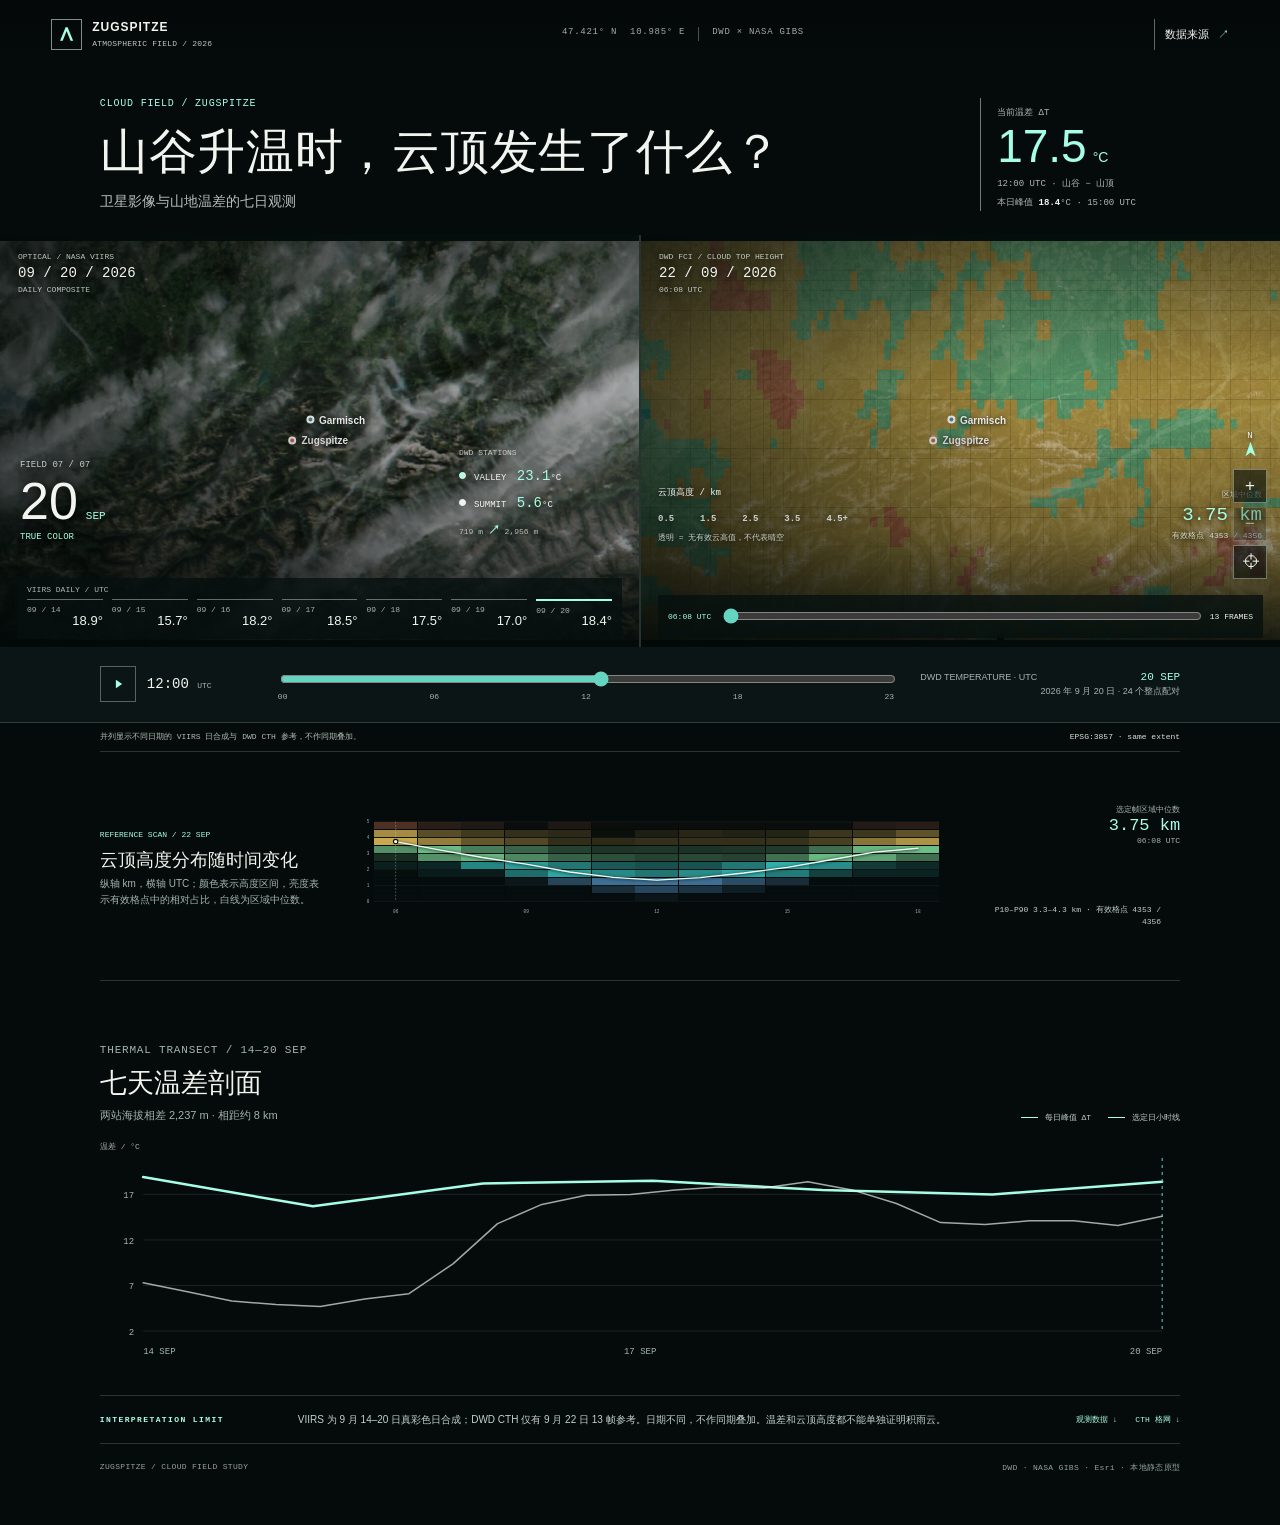
==== commit 06b5c88b: "ui adjust" ====
--- a/index.html
+++ b/index.html
@@ -7,7 +7,6 @@
   <meta name="description" content="楚格峰地区的七天 NASA VIIRS 云图与 DWD 山谷、山顶逐小时温差探索。">
   <link rel="icon" type="image/svg+xml" href="data:image/svg+xml,%3Csvg xmlns='http://www.w3.org/2000/svg' viewBox='0 0 40 40'%3E%3Crect width='40' height='40' rx='8' fill='%231b302e'/%3E%3Cpath d='M6 30 20 8l14 22M12 20l8 5 8-5' fill='none' stroke='%23f4bb63' stroke-width='2.5'/%3E%3C/svg%3E">
   <link rel="stylesheet" href="styles.css">
-  <link rel="stylesheet" href="field-study.css">
   <link rel="stylesheet" href="field-theory.css">
   <script defer src="data/observations.js"></script>
   <script defer src="data/clouds.js"></script>
@@ -56,7 +55,7 @@
       <section class="cth-profile" aria-labelledby="cth-heading">
         <div class="cth-heading"><span class="cth-tag">REFERENCE SCAN / 22 SEP</span><h2 id="cth-heading">云顶高度分布随时间变化</h2><p>纵轴 km，横轴 UTC；颜色表示高度区间，亮度表示有效格点中的相对占比，白线为区域中位数。</p></div>
         <div class="cth-stat"><span>选定帧区域中位数</span><strong id="cth-median">—</strong><small id="cth-frame-label">--:08 UTC</small></div>
-        <svg id="cth-chart" role="img" aria-label="2026 年 9 月 22 日 13 帧各云顶高度区间格点比例热图，纵轴为公里，横轴为 UTC，白线为中位数"></svg>
+        <svg id="cth-chart" role="slider" tabindex="0" aria-valuemin="0" aria-valuemax="12" aria-valuenow="0" aria-valuetext="06:08 UTC" aria-label="选择 2026 年 9 月 22 日云顶高度时间帧，按左右方向键逐帧调整；热图纵轴为公里，横轴为 UTC，白线为中位数"></svg>
         <span class="cth-range-note" id="cth-range-note">有效格点比例与 P10–P90：—</span>
       </section>
     </section>
--- a/field-theory.css
+++ b/field-theory.css
@@ -9,8 +9,10 @@
   --snow: #f2f5ef;
   --fog: #a4b5af;
   --hairline: #d5e2dc30;
-  color: var(--snow);
-  font-family: "Arial Narrow", "Helvetica Neue", "Microsoft YaHei UI", "Microsoft YaHei", sans-serif;
+  --display: "Noto Serif SC", "Source Han Serif SC", "Songti SC", "STSong", "SimSun", Georgia, serif;
+  --sans: "Segoe UI", "Microsoft YaHei UI", "PingFang SC", "Microsoft YaHei", sans-serif;
+  color: var(--snow);
+  font-family: var(--sans);
   font-size: 15px;
 }
 
@@ -145,9 +147,11 @@
   max-width: 780px;
   margin: 0;
   color: var(--snow);
+  font-family: var(--display);
   font-size: clamp(34px, 4.4vw, 64px);
-  font-weight: 600;
-  line-height: 1.25;
+  font-weight: 500;
+  letter-spacing: 0.015em;
+  line-height: 1.28;
 }
 
 .stage-title > p:last-child {
@@ -515,6 +519,20 @@
   cursor: default;
 }
 
+.map-controls button,
+.hour-readout button,
+.dialog-head button {
+  transition: border-color 160ms ease, background-color 160ms ease, color 160ms ease;
+}
+
+.map-controls button:hover:not(:disabled),
+.hour-readout button:hover,
+.dialog-head button:hover {
+  border-color: var(--ice);
+  background: #a6ffe51c;
+  color: var(--ice);
+}
+
 .height-legend {
   position: absolute;
   z-index: 4;
@@ -705,6 +723,7 @@
 .cth-heading h2 {
   margin: 8px 0 4px;
   color: var(--snow);
+  font-family: var(--display);
   font-size: 18px;
   font-weight: 500;
 }
@@ -819,6 +838,7 @@
 .analysis-head h2 {
   margin: 0;
   color: var(--snow);
+  font-family: var(--display);
   font-size: 27px;
   font-weight: 500;
 }
@@ -984,6 +1004,7 @@
 
 .dialog-head h2 {
   margin: 0;
+  font-family: var(--display);
   font-size: 22px;
   font-weight: 500;
 }
@@ -1926,29 +1947,34 @@
   }
 
   .day-choice {
-    min-height: 37px;
+    display: flex;
+    flex-direction: column;
+    align-items: flex-start;
+    justify-content: center;
+    min-height: 42px;
     padding-top: 4px;
   }
 
   .day-choice span {
-    font-size: 6px;
+    font-size: 8px;
   }
 
   .day-choice strong {
+    order: 2;
     margin-top: 3px;
-    font-size: 10px;
+    font-size: 11px;
   }
 
   .height-legend {
     bottom: 103px;
     left: 12px;
     width: 165px;
-    font-size: 7px;
+    font-size: 8px;
   }
 
   .legend-values,
   .height-legend > small {
-    font-size: 6px;
+    font-size: 7px;
   }
 
   .cth-frame-readout {
@@ -1959,7 +1985,7 @@
 
   .cth-frame-readout span,
   .cth-frame-readout small {
-    font-size: 6px;
+    font-size: 7px;
   }
 
   .cth-frame-readout strong {
@@ -1974,7 +2000,7 @@
     gap: 7px;
     min-height: 39px;
     padding: 0 7px;
-    font-size: 7px;
+    font-size: 8px;
   }
 
   .map-controls {
@@ -1985,8 +2011,8 @@
   }
 
   .map-controls button {
-    width: 25px;
-    height: 25px;
+    width: 32px;
+    height: 32px;
     font-size: 14px;
   }
 
@@ -2013,7 +2039,7 @@
   }
 
   .cth-heading p {
-    font-size: 8px;
+    font-size: 9px;
   }
 
   .cth-stat {
@@ -2023,7 +2049,7 @@
 
   .cth-stat span,
   .cth-stat small {
-    font-size: 7px;
+    font-size: 8px;
   }
 
   .cth-stat strong {
@@ -2044,3 +2070,39 @@
     text-align: left;
   }
 }
+
+.map-controls button {
+  width: 34px;
+  height: 34px;
+  touch-action: manipulation;
+}
+
+.hour-readout button {
+  width: 36px;
+  height: 36px;
+  touch-action: manipulation;
+}
+
+#cth-chart {
+  touch-action: pan-y;
+}
+
+@media (max-width: 640px) {
+  .panel-label span,
+  .panel-label small,
+  .scene-title-lockup > span,
+  .scene-title-lockup > small,
+  .rail-label,
+  .scene-data-rail > small,
+  .scene-data-rail > div,
+  .stage-dates > span,
+  .map-note,
+  .cth-frame-control {
+    font-size: 8px;
+  }
+
+  .hour-readout button {
+    width: 32px;
+    height: 32px;
+  }
+}
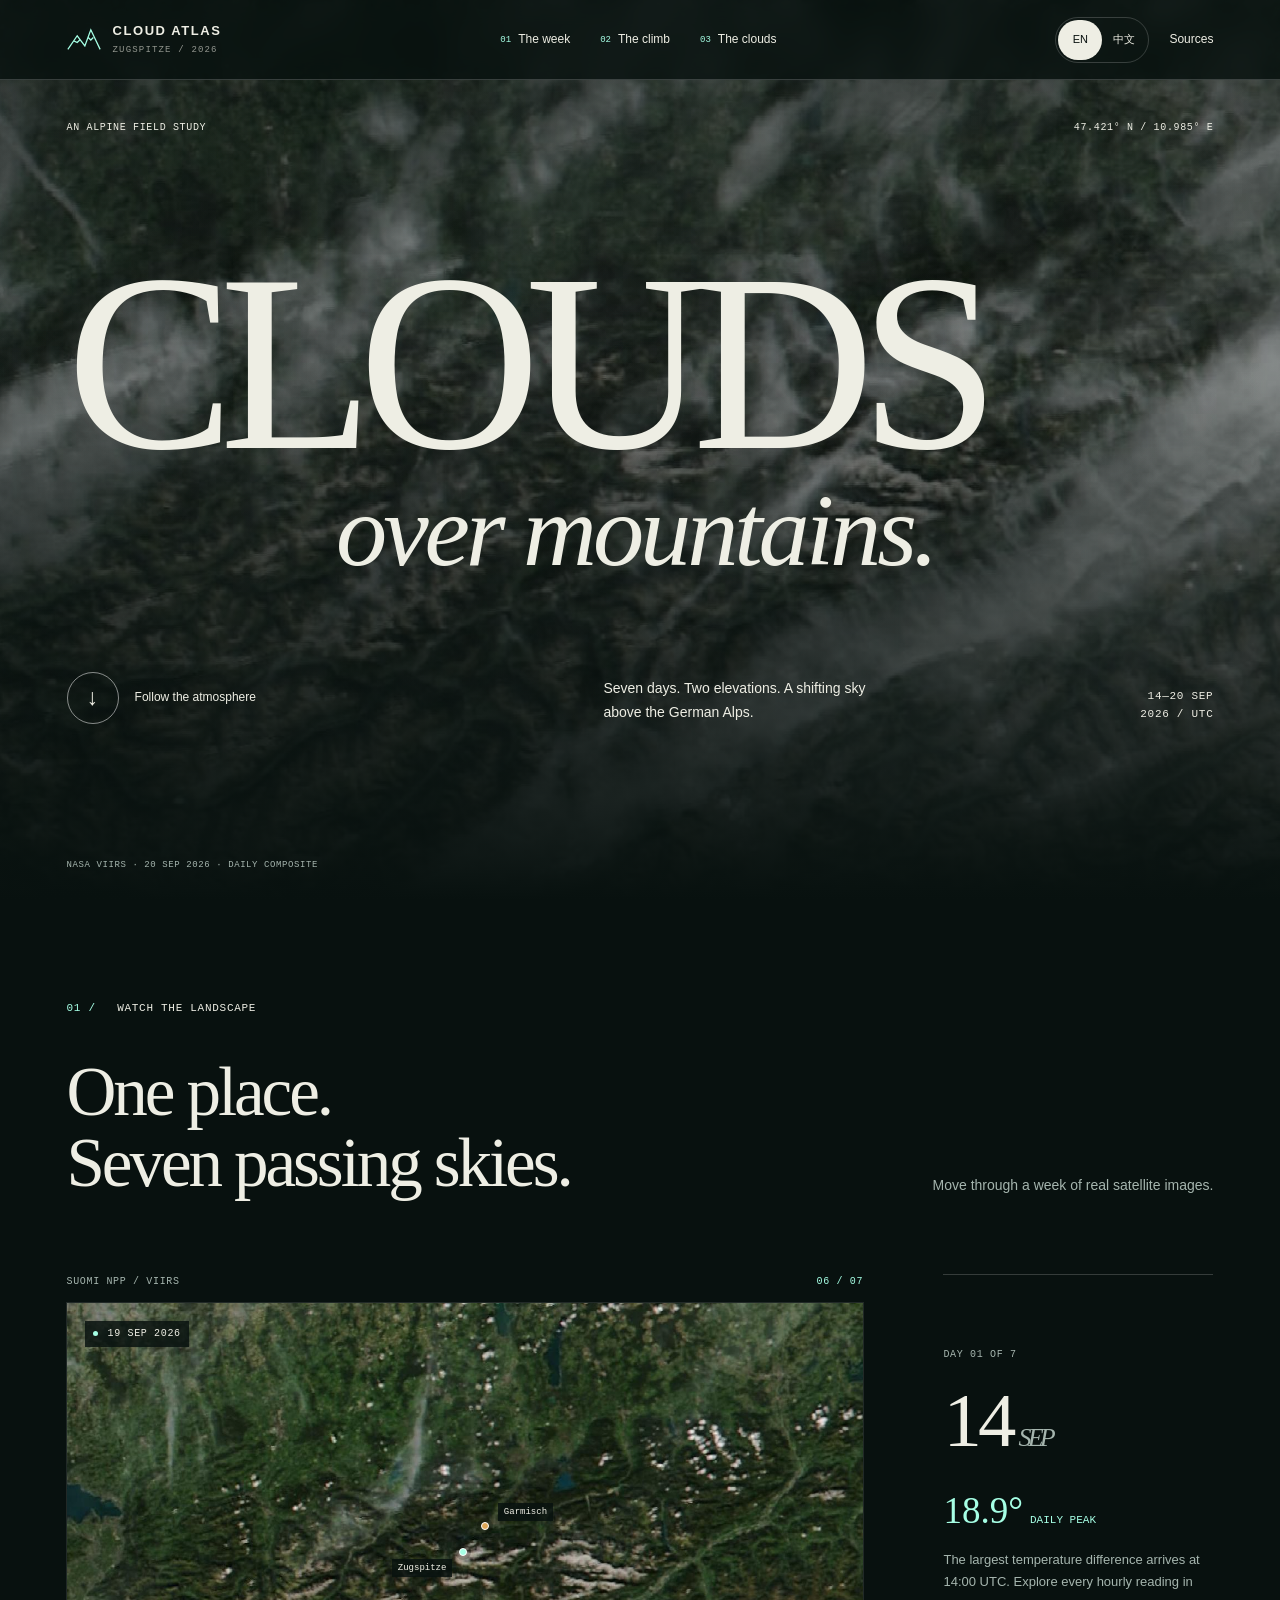
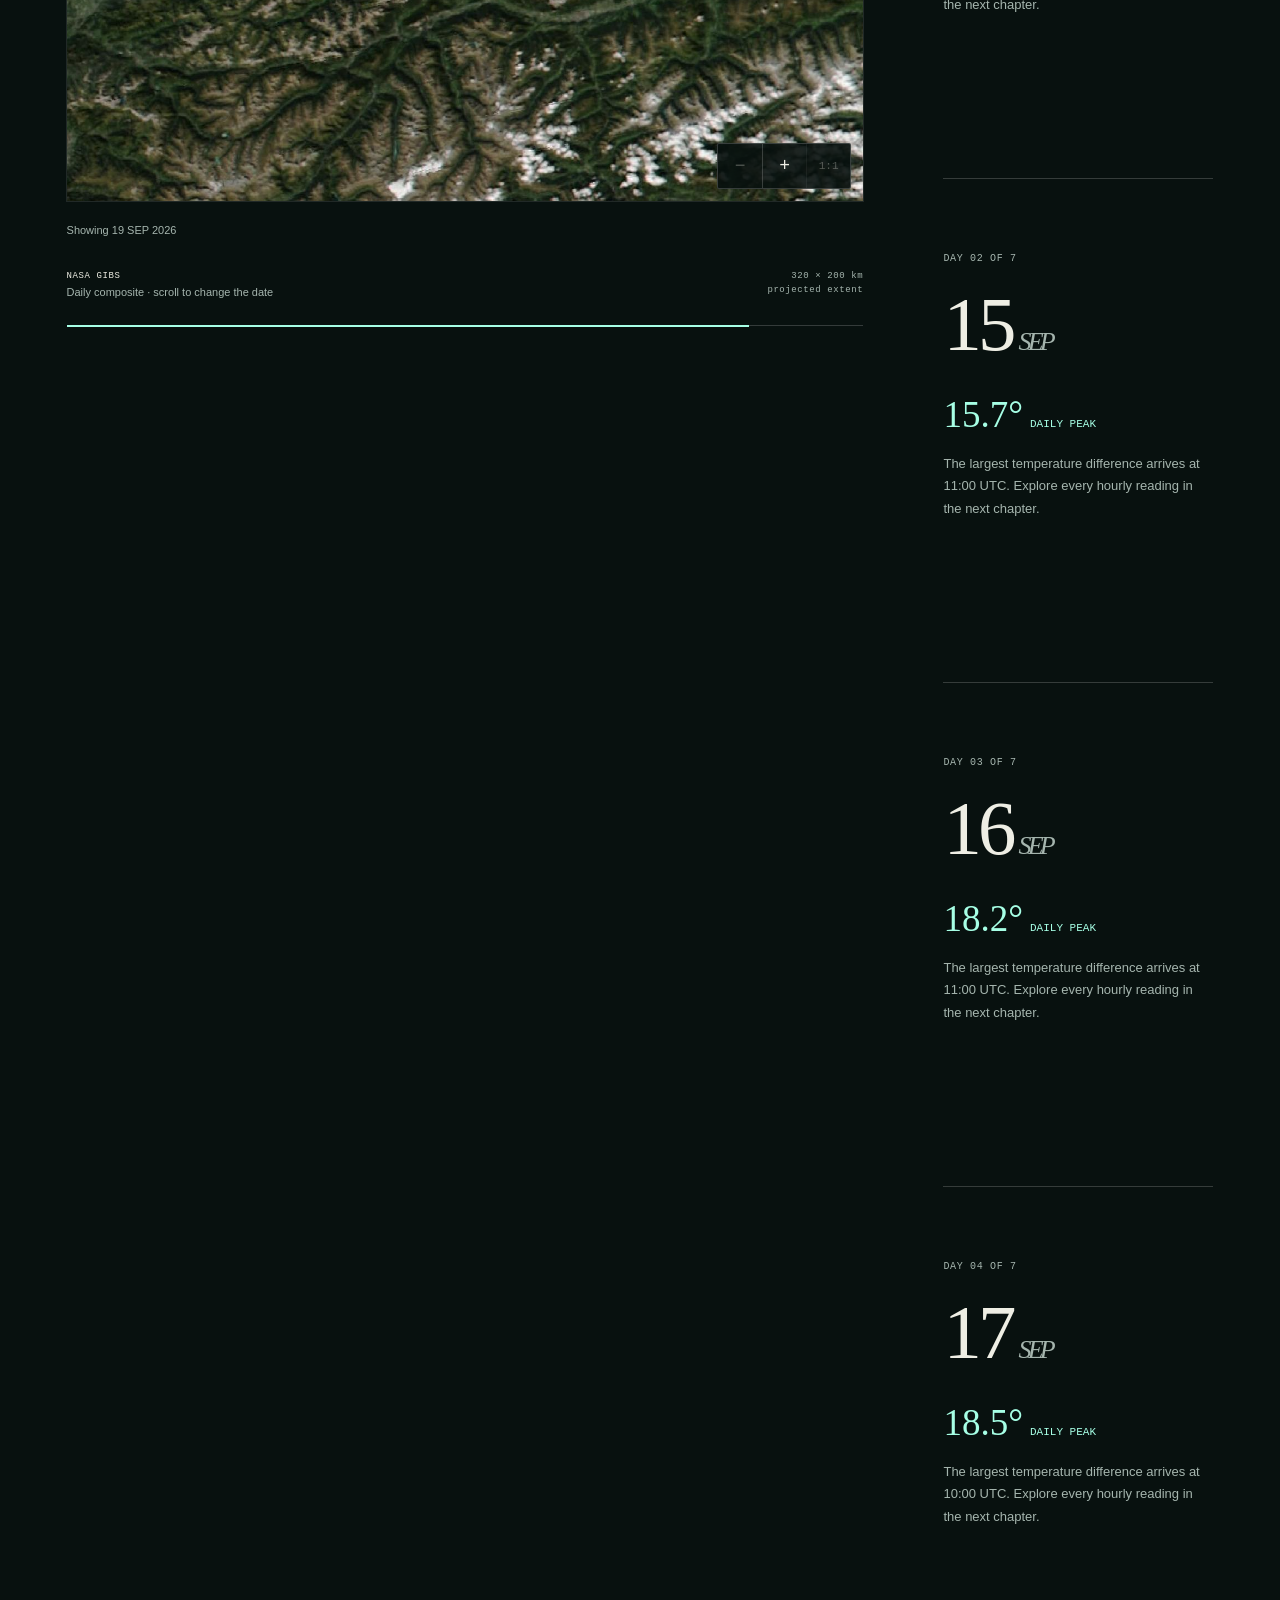
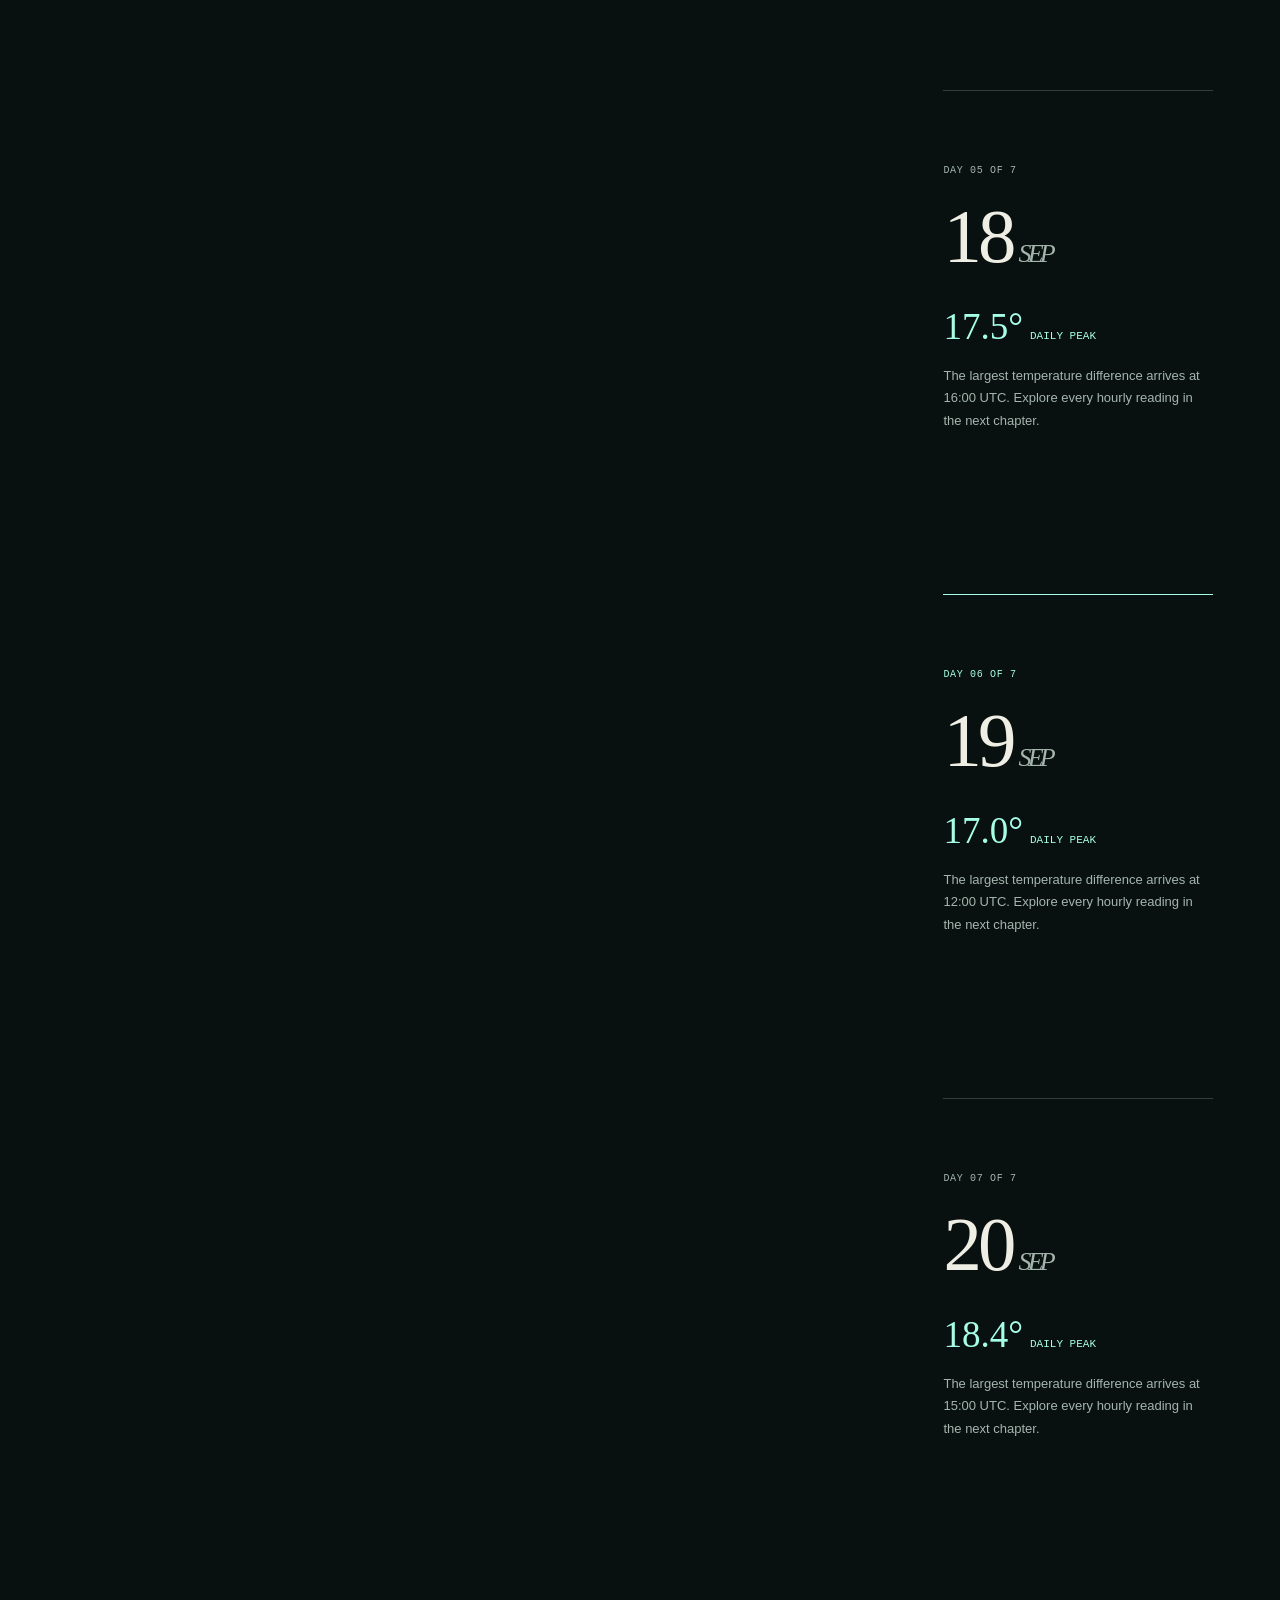
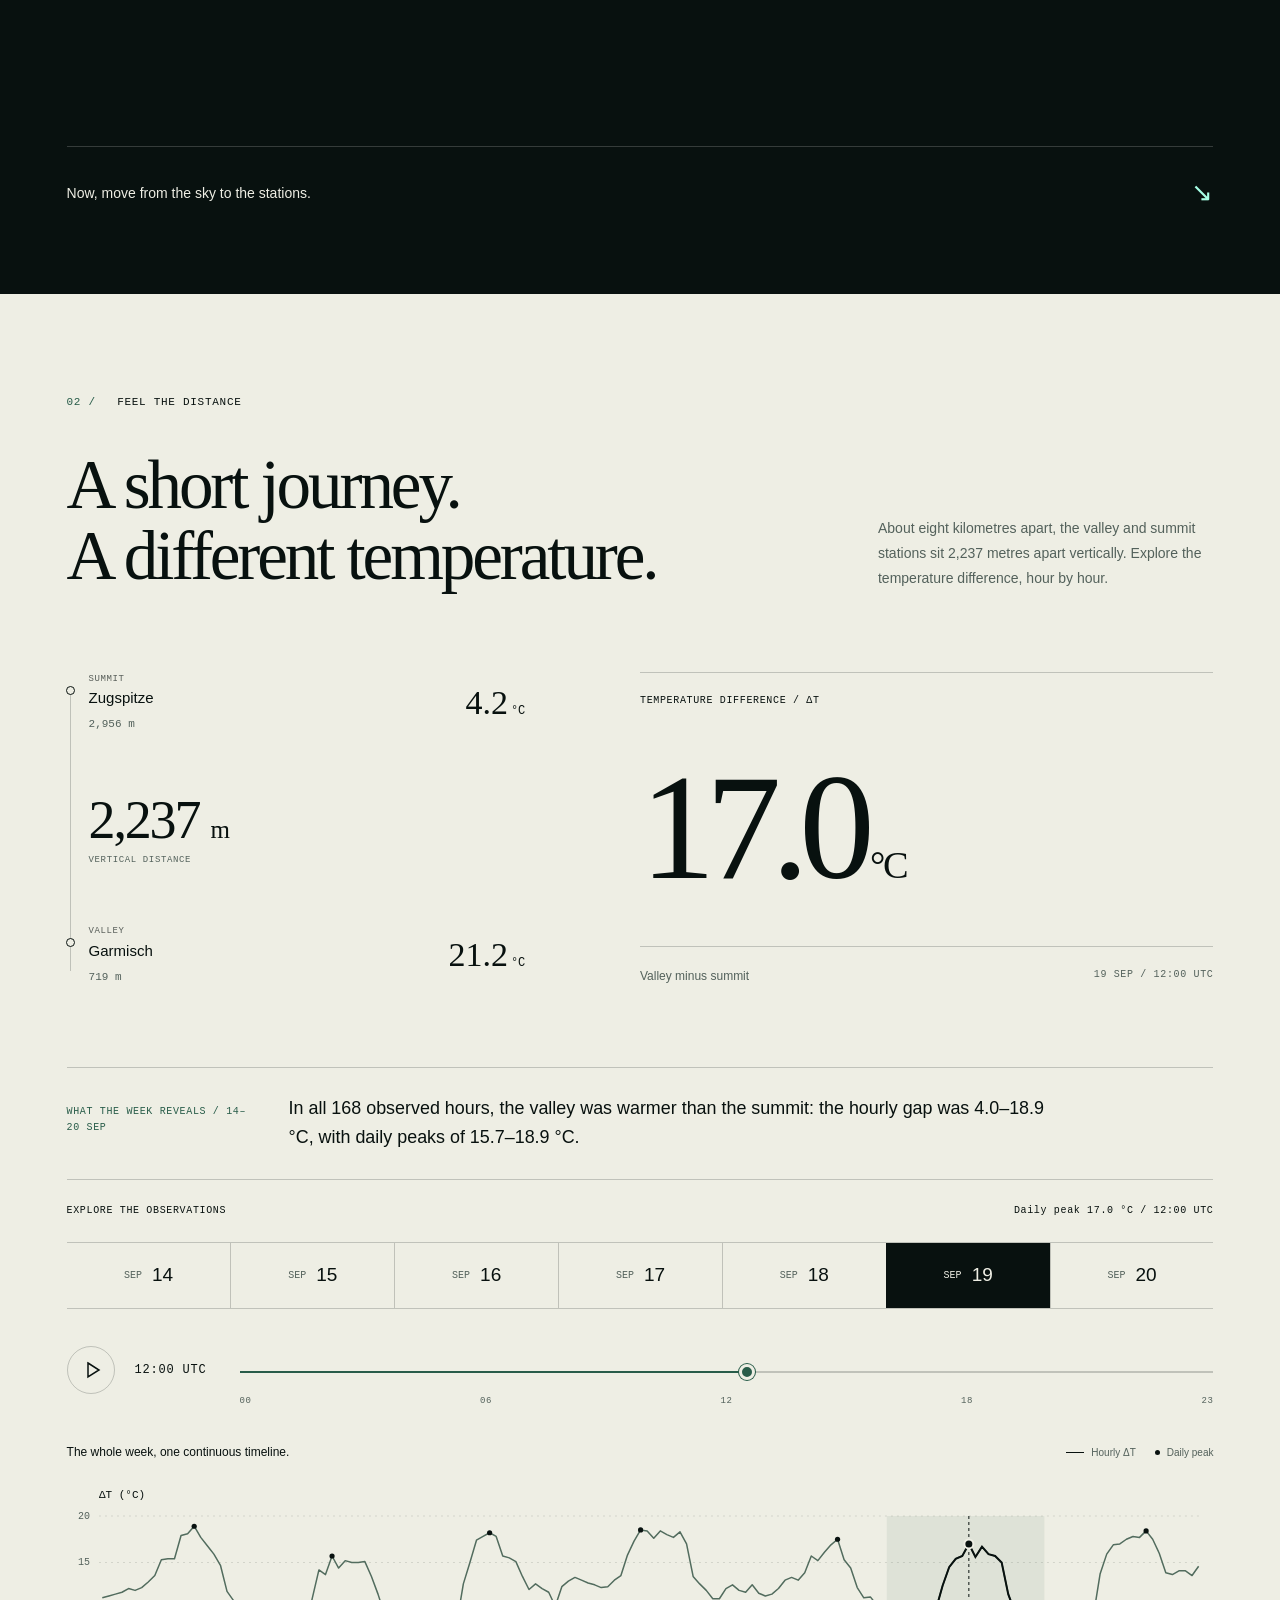
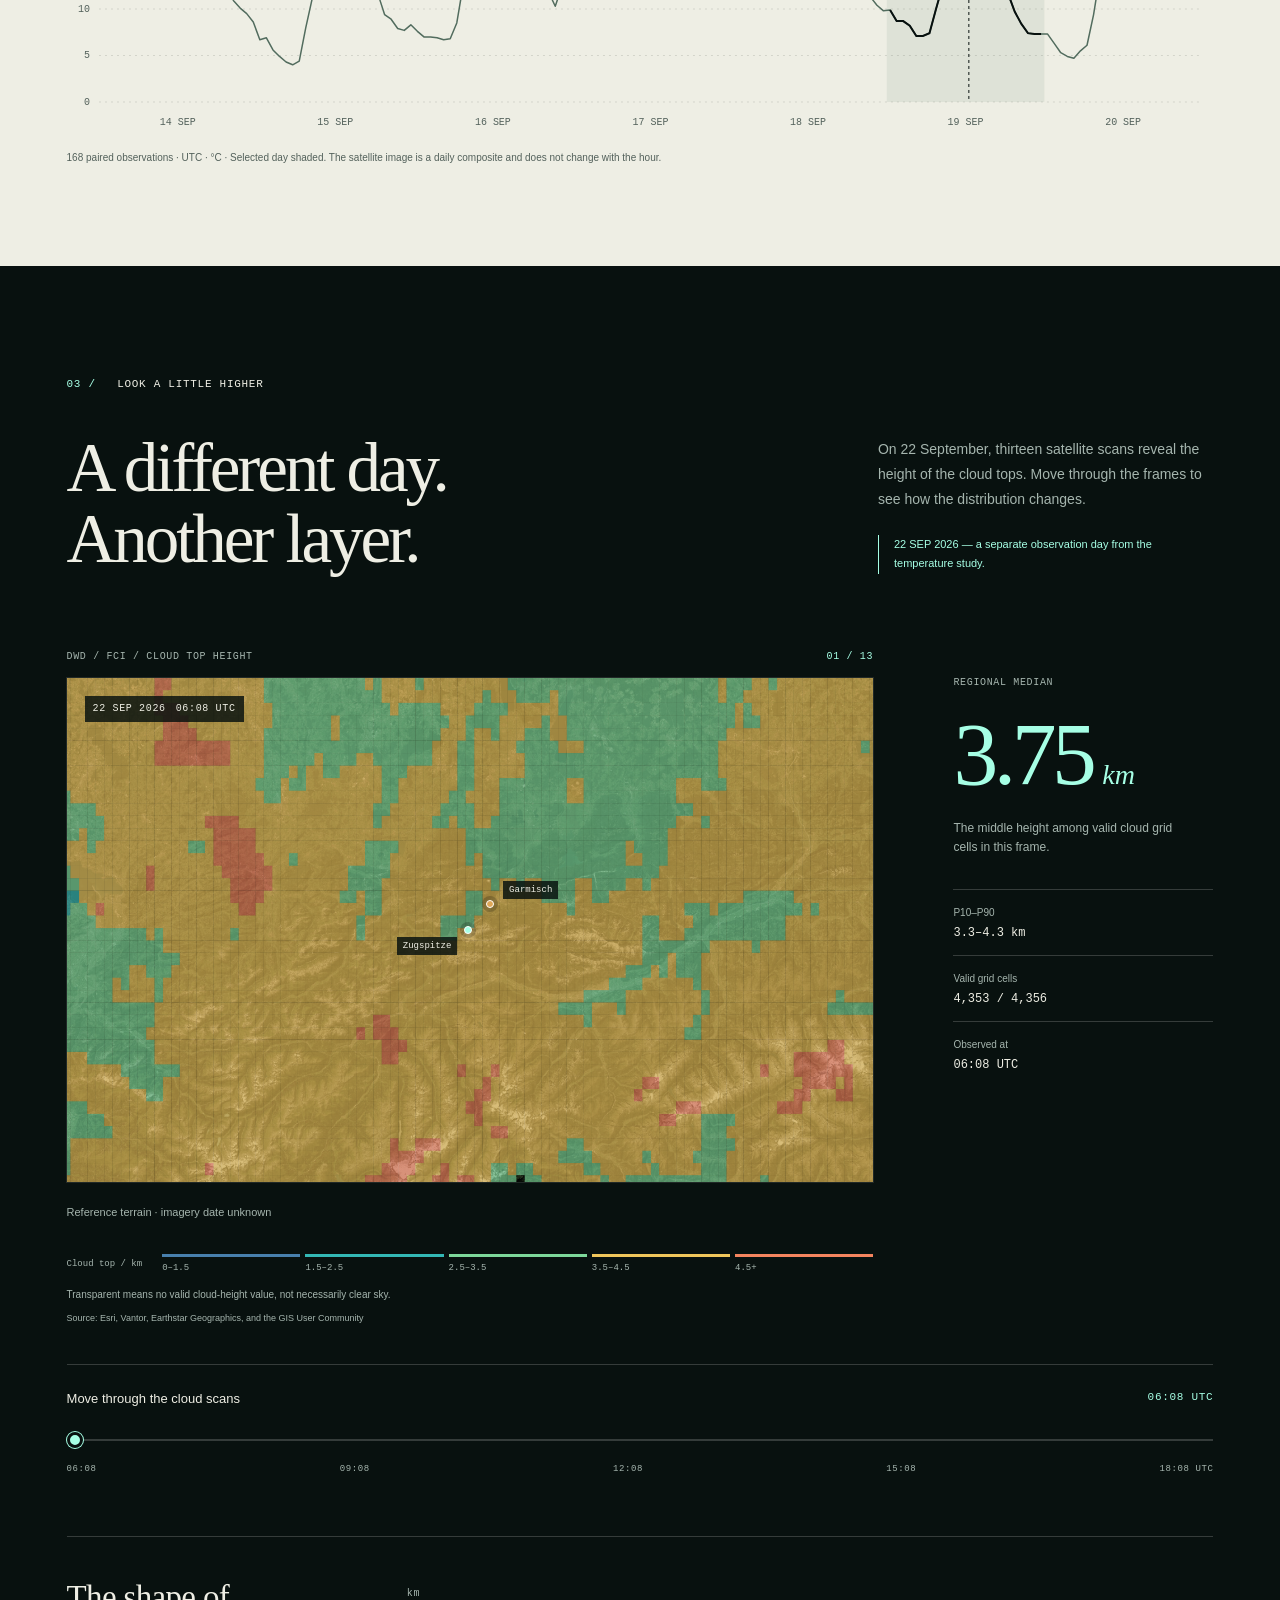
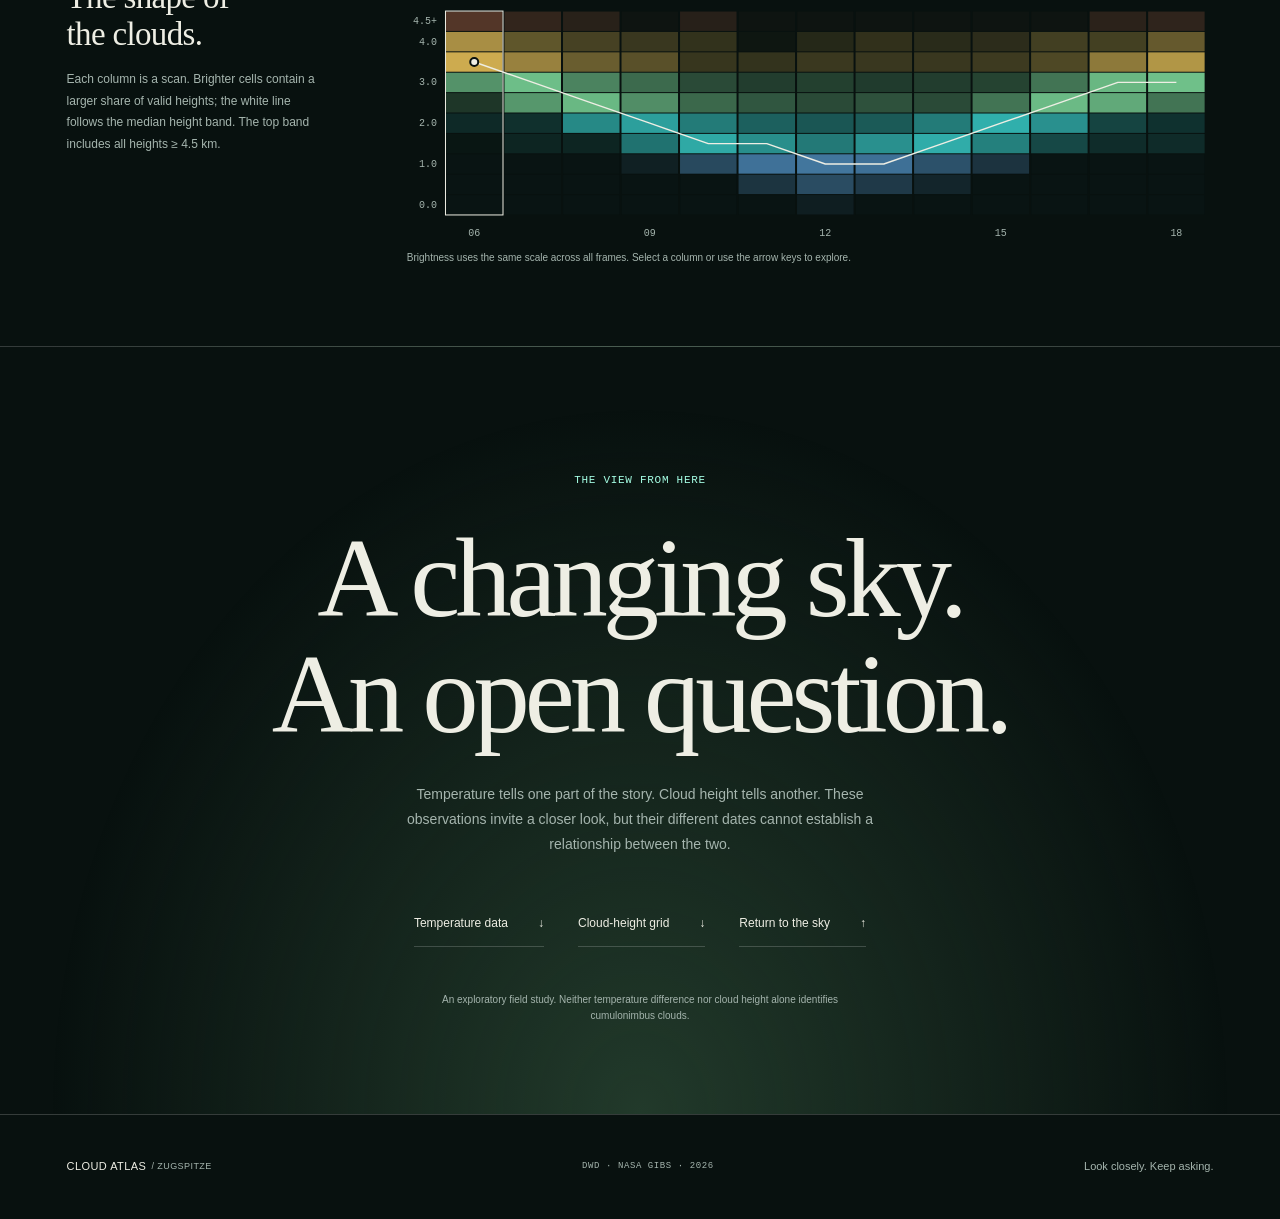
==== commit c83e0ef6: "use skill to impove uiux" ====
--- a/index.html
+++ b/index.html
@@ -1,74 +1,84 @@
 <!doctype html>
-<html lang="zh-CN">
+<html lang="en">
 <head>
   <meta charset="utf-8">
   <meta name="viewport" content="width=device-width, initial-scale=1">
-  <title>Zugspitze / Cloud Field Study</title>
-  <meta name="description" content="楚格峰地区的七天 NASA VIIRS 云图与 DWD 山谷、山顶逐小时温差探索。">
-  <link rel="icon" type="image/svg+xml" href="data:image/svg+xml,%3Csvg xmlns='http://www.w3.org/2000/svg' viewBox='0 0 40 40'%3E%3Crect width='40' height='40' rx='8' fill='%231b302e'/%3E%3Cpath d='M6 30 20 8l14 22M12 20l8 5 8-5' fill='none' stroke='%23f4bb63' stroke-width='2.5'/%3E%3C/svg%3E">
-  <link rel="stylesheet" href="styles.css">
-  <link rel="stylesheet" href="field-theory.css">
+  <meta name="theme-color" content="#08110f">
+  <meta name="description" content="A journey through seven days of satellite imagery and alpine temperatures around Zugspitze, with a separate cloud-height study.">
+  <title>Clouds over mountains — A Zugspitze field study</title>
+  <link rel="icon" type="image/svg+xml" href="data:image/svg+xml,%3Csvg xmlns='http://www.w3.org/2000/svg' viewBox='0 0 40 40'%3E%3Crect width='40' height='40' fill='%2308110f'/%3E%3Cpath d='m5 29 10-14 6 8 5-12 9 18' fill='none' stroke='%23a6ffe5' stroke-width='2'/%3E%3C/svg%3E">
+  <link rel="stylesheet" href="story.css">
   <script defer src="data/observations.js"></script>
   <script defer src="data/clouds.js"></script>
+  <script defer src="i18n.js"></script>
   <script defer src="app.js"></script>
 </head>
 <body>
-  <header class="topbar">
-    <a class="brand" href="./"><span class="brand-mark" aria-hidden="true">∧</span><span>ZUGSPITZE <small>ATMOSPHERIC FIELD / 2026</small></span></a>
-    <div class="top-meta"><span>47.421° N</span><span>10.985° E</span><span class="top-meta-divider"></span><span>DWD × NASA GIBS</span></div>
-    <button class="source-button" id="about-button">数据来源 <span aria-hidden="true">↗</span></button>
+  <a class="skip-link" href="#temperature" data-i18n="skip">Skip to the observations</a>
+  <header class="masthead">
+    <a class="wordmark" href="#top" aria-label="Clouds over mountains — home"><svg viewBox="0 0 40 28" aria-hidden="true"><path d="m1 25 11-16 9 12 7-19 11 23M8 15l4 2 3-3M25 11l3 3 3-3"/></svg><span>CLOUD ATLAS<small>ZUGSPITZE / 2026</small></span></a>
+    <nav class="chapters" aria-label="Chapters" data-i18n-aria="chapters"><a href="#week"><span>01</span> <span data-i18n="navWeek">The week</span></a><a href="#temperature"><span>02</span> <span data-i18n="navTemp">The climb</span></a><a href="#clouds"><span>03</span> <span data-i18n="navCloud">The clouds</span></a></nav>
+    <div class="header-actions"><div class="language-switch" role="group" aria-label="Language"><button type="button" data-lang="en" aria-pressed="true" lang="en">EN</button><button type="button" data-lang="zh" aria-pressed="false" lang="zh-CN">中文</button></div><button class="source-trigger" id="about-button" data-i18n="sources">Sources</button></div>
+    <nav class="mobile-chapters" aria-label="Chapters" data-i18n-aria="chapters"><a href="#week"><span>01</span><span data-i18n="navWeek">The week</span></a><a href="#temperature"><span>02</span><span data-i18n="navTemp">The climb</span></a><a href="#clouds"><span>03</span><span data-i18n="navCloud">The clouds</span></a></nav>
   </header>
+  <main>
+    <section class="hero" id="top" aria-labelledby="hero-title">
+      <div class="hero-image" aria-hidden="true"></div><div class="hero-wash" aria-hidden="true"></div>
+      <div class="hero-meta mono"><span data-i18n="heroMeta">AN ALPINE FIELD STUDY</span><span>47.421° N / 10.985° E</span></div>
+      <h1 id="hero-title"><span class="hero-word" data-i18n="heroWord">CLOUDS</span><span class="hero-line" data-i18n="heroLine">over mountains.</span></h1>
+      <div class="hero-bottom"><a class="enter-link" href="#week"><span class="arrow-circle" aria-hidden="true">↓</span><span data-i18n="enter">Follow the atmosphere</span></a><p data-i18n="heroDesc">Seven days. Two elevations. A shifting sky above the German Alps.</p><span class="hero-edition mono" data-i18n="heroDate">14—20 SEP<br>2026 / UTC</span></div>
+      <span class="hero-credit mono" data-i18n="heroCredit">NASA VIIRS · 20 SEP 2026 · DAILY COMPOSITE</span>
+    </section>
+    <noscript><p class="load-notice">Enable JavaScript to explore the observation controls and switch languages. The source datasets are available at the end of the page.</p></noscript>
+    <p id="data-error" class="load-notice" role="alert" hidden></p>
 
-  <main class="field-main">
-    <section class="field-stage" aria-labelledby="map-heading">
-      <div class="stage-heading">
-        <div class="stage-title"><p class="kicker">CLOUD FIELD / ZUGSPITZE</p><h1 id="map-heading">山谷升温时，云顶发生了什么？</h1><p>卫星影像与山地温差的七日观测</p></div>
-        <div class="stage-readout"><span class="readout-label">当前温差 ΔT</span><div><strong id="live-delta">—</strong><em>°C</em></div><small><span id="reading-time">12:00 UTC</span> · 山谷 − 山顶</small><small>本日峰值 <b id="delta-peak">—</b>°C · <span id="peak-time">UTC</span></small></div>
+    <section class="week-section" id="week" aria-labelledby="week-title">
+      <div class="chapter-heading"><p class="eyebrow"><span>01 /</span> <span data-i18n="weekEyebrow">WATCH THE LANDSCAPE</span></p><div class="chapter-intro"><h2 id="week-title" data-i18n="weekTitle">One place.<br>Seven passing skies.</h2><p data-i18n="weekIntro">Move through a week of real satellite images. Each scene is a daily composite; the temperatures come from hourly measurements on the ground.</p></div></div>
+      <div class="week-story">
+        <div class="sticky-scene">
+          <div class="scene-top mono"><span>SUOMI NPP / VIIRS</span><span id="scene-counter">01 / 07</span></div>
+          <div class="satellite-stage" id="viirs-panel">
+            <div class="map-world" id="map-world"><img id="map-image" src="data/raw/viirs-20260914.jpg" alt="NASA VIIRS daily composite of the Zugspitze region, 14 September 2026" width="1440" height="900" decoding="sync" draggable="false"><div id="map-markers" class="map-markers"></div></div>
+            <div class="map-corner mono"><span class="live-dot" aria-hidden="true"></span><span id="map-date">14 SEP 2026</span></div>
+            <div class="map-controls"><button id="zoom-out" type="button" aria-label="Zoom out" data-i18n-aria="zoomOut">−</button><button id="zoom-in" type="button" aria-label="Zoom in" data-i18n-aria="zoomIn">+</button><button id="reset-map" type="button" aria-label="Reset map extent" data-i18n-aria="reset">1:1</button></div>
+          </div>
+          <div class="image-feedback" id="map-feedback"><p id="map-status" role="status" aria-live="polite" aria-atomic="true" tabindex="-1"></p><button id="map-retry" type="button" hidden data-i18n="retryImage">Retry image</button></div>
+          <div class="scene-caption"><p><span class="mono">NASA GIBS</span> <span data-i18n="dailyNote">Daily composite · scroll to change the date</span></p><span class="mono" data-i18n="mapExtent">320 × 200 km projected extent</span></div>
+          <div class="scene-progress" aria-hidden="true"><span id="scene-progress"></span></div>
+        </div>
+        <div class="day-scenes" id="day-scenes"><article class="day-scene"><p class="eyebrow">14—20 SEP 2026</p><h3 data-i18n="weekFallback">A week in the atmosphere.</h3><p data-i18n="weekIntro">Move through a week of real satellite images.</p></article></div>
       </div>
-      <div class="map-frame" id="map-frame" aria-label="楚格峰区域卫星影像和云顶高度并列观测">
-        <section class="map-panel viirs-panel" id="viirs-panel" aria-label="NASA VIIRS 真彩色影像">
-          <div class="map-world" id="map-world"><img id="map-image" src="data/raw/viirs-20260920.jpg" alt="楚格峰区域真实 NASA VIIRS 真彩色卫星影像" draggable="false"><div id="map-markers"></div></div>
-          <div class="scene-shade" aria-hidden="true"></div>
-          <div class="panel-label"><span>OPTICAL / NASA VIIRS</span><strong id="map-date">09 / 20 / 2026</strong><small id="map-time">DAILY COMPOSITE</small></div>
-          <div class="scene-title-lockup"><span id="scene-index">FIELD 07 / 07</span><strong id="scene-date">20<span>SEP</span></strong><small>TRUE COLOR</small></div>
-          <div class="scene-data-rail"><span class="rail-label">DWD STATIONS</span><div><i class="rail-valley"></i><span>VALLEY <b id="valley-now">—</b>°C</span></div><div><i class="rail-summit"></i><span>SUMMIT <b id="summit-now">—</b>°C</span></div><small>719 m <b>↗</b> 2,956 m</small></div>
-          <div id="map-error" class="map-error" hidden>VIIRS 影像未能载入。</div>
-          <div class="stage-dates"><span>VIIRS DAILY / UTC</span><div id="day-strip" class="day-strip" aria-label="选择卫星影像日期"></div></div>
-        </section>
-        <section class="map-panel cth-panel" id="cth-panel" aria-label="DWD 云顶高度参考图">
-          <div class="map-world" id="cth-world"><img id="cth-image" class="terrain-image" src="assets/terrain-mercator.jpg" alt="楚格峰区域 Esri 地形参考底图，日期未知" draggable="false"><canvas id="cloud-canvas" width="1440" height="900" aria-hidden="true"></canvas><div id="cth-markers"></div></div>
-          <div class="scene-shade" aria-hidden="true"></div>
-          <div class="panel-label"><span>DWD FCI / CLOUD TOP HEIGHT</span><strong>22 / 09 / 2026</strong><small id="cth-map-time">06:08 UTC</small></div>
-          <div class="height-legend"><span>云顶高度 / km</span><div class="height-swatches"><i></i><i></i><i></i><i></i><i></i></div><div class="legend-values"><b>0.5</b><b>1.5</b><b>2.5</b><b>3.5</b><b>4.5+</b></div><small>透明 = 无有效云高值，不代表晴空</small></div>
-          <div class="cth-frame-readout"><span>区域中位数</span><strong id="cth-map-median">—</strong><small id="cth-map-valid">有效格点 — / 4356</small></div>
-          <div id="cth-map-error" class="map-error" hidden>CTH 参考底图未能载入。</div>
-          <div class="map-controls"><span class="north">N<svg viewBox="0 0 18 22" aria-hidden="true"><path d="m9 1 7 20-7-5-7 5Z"/></svg></span><button id="zoom-in" aria-label="同步放大两幅地图">+</button><button id="zoom-out" aria-label="同步缩小两幅地图">−</button><button id="reset-map" aria-label="恢复两幅地图范围">⌖</button></div>
-          <div class="cth-frame-control"><label class="sr-only" for="cth-slider">选择云顶高度观测帧</label><output id="cth-slider-time">06:08 UTC</output><input id="cth-slider" type="range" min="0" max="12" value="0"><span>13 FRAMES</span></div>
-        </section>
-      </div>
-      <div class="stage-controlbar">
-        <div class="hour-readout"><button id="play-button" aria-label="播放时间序列"><svg viewBox="0 0 20 20" aria-hidden="true"><path d="m7 4 9 6-9 6Z"/></svg></button><output id="selected-time">12:00 <small>UTC</small></output></div>
-        <div class="slider"><label class="sr-only" for="time-slider">选择小时</label><input id="time-slider" type="range" min="0" max="23" value="12"><div><span>00</span><span>06</span><span>12</span><span>18</span><span>23</span></div></div>
-        <div class="stage-time-meta"><span>DWD TEMPERATURE · UTC</span><strong id="selected-date">20 SEP</strong><small id="day-summary">24 个整点配对观测</small></div>
-      </div>
-      <div class="map-note"><span id="map-note">并列显示不同日期的 VIIRS 日合成与 DWD CTH 参考，不作同期叠加。</span><span id="map-bounds">EPSG:3857 · same extent</span></div>
-      <section class="cth-profile" aria-labelledby="cth-heading">
-        <div class="cth-heading"><span class="cth-tag">REFERENCE SCAN / 22 SEP</span><h2 id="cth-heading">云顶高度分布随时间变化</h2><p>纵轴 km，横轴 UTC；颜色表示高度区间，亮度表示有效格点中的相对占比，白线为区域中位数。</p></div>
-        <div class="cth-stat"><span>选定帧区域中位数</span><strong id="cth-median">—</strong><small id="cth-frame-label">--:08 UTC</small></div>
-        <svg id="cth-chart" role="slider" tabindex="0" aria-valuemin="0" aria-valuemax="12" aria-valuenow="0" aria-valuetext="06:08 UTC" aria-label="选择 2026 年 9 月 22 日云顶高度时间帧，按左右方向键逐帧调整；热图纵轴为公里，横轴为 UTC，白线为中位数"></svg>
-        <span class="cth-range-note" id="cth-range-note">有效格点比例与 P10–P90：—</span>
-      </section>
+      <a class="chapter-link" href="#temperature"><span data-i18n="weekNext">Now, move from the sky to the stations.</span><span aria-hidden="true">↘</span></a>
     </section>
 
-    <section class="analysis-card" aria-labelledby="analysis-heading">
-      <div class="analysis-head"><div><p class="kicker">THERMAL TRANSECT / 14—20 SEP</p><h2 id="analysis-heading">七天温差剖面</h2><p>两站海拔相差 2,237 m · 相距约 8 km</p></div><div class="chart-legend"><span><i class="legend-line daily-line"></i>每日峰值 ΔT</span><span><i class="legend-line selected-line"></i>选定日小时线</span></div></div>
-      <div class="chart-shell"><span class="axis-label axis-top">温差 / °C</span><svg id="analysis-chart" role="img" aria-label="七天温差峰值和选定日温差时间序列"></svg></div>
+    <section class="temperature-section" id="temperature" aria-labelledby="temperature-title">
+      <div class="chapter-heading"><p class="eyebrow"><span>02 /</span> <span data-i18n="tempEyebrow">FEEL THE DISTANCE</span></p><div class="chapter-intro"><h2 id="temperature-title" data-i18n="tempTitle">A short journey.<br>A different temperature.</h2><p data-i18n="tempIntro">About eight kilometres apart, the valley and summit stations sit 2,237 metres apart vertically. Explore the temperature difference, hour by hour.</p></div></div>
+      <div class="thermal-composition">
+        <div class="station-transect" aria-label="Station elevations" data-i18n-aria="elevations"><div class="station summit-station"><span class="station-dot"></span><div><p class="mono" data-i18n="summit">SUMMIT</p><h3>Zugspitze</h3><span>2,956 m</span></div><strong><span id="summit-now">—</span><small>°C</small></strong></div><div class="elevation-gap"><span>2,237 <small>m</small></span><p data-i18n="vertical">VERTICAL DISTANCE</p></div><div class="station valley-station"><span class="station-dot"></span><div><p class="mono" data-i18n="valley">VALLEY</p><h3>Garmisch</h3><span>719 m</span></div><strong><span id="valley-now">—</span><small>°C</small></strong></div></div>
+        <div class="delta-composition"><p class="eyebrow" data-i18n="difference">TEMPERATURE DIFFERENCE / ΔT</p><div class="delta-number"><span id="live-delta">—</span><span>°C</span></div><div class="delta-bottom"><span data-i18n="formula">Valley minus summit</span><span id="reading-stamp" class="mono">14 SEP / 12:00 UTC</span></div></div>
+      </div>
+      <div class="instrument">
+        <div class="weekly-finding"><p class="eyebrow" data-i18n="findingLabel">WHAT THE WEEK REVEALS / 14–20 SEP</p><p id="week-finding">In all 168 observed hours, the valley was warmer than the summit: the hourly gap was 4.0–18.9 °C, with daily peaks of 15.7–18.9 °C.</p></div>
+        <div class="instrument-heading"><span class="eyebrow" data-i18n="explore">EXPLORE THE OBSERVATIONS</span><span id="peak-note" class="mono"></span></div>
+        <div class="day-strip" id="day-strip" role="group" aria-label="Select observation date" data-i18n-aria="selectDay"></div>
+        <div class="hour-controls"><button class="play-button" id="play-button" type="button" aria-label="Play hourly observations" aria-pressed="false"><svg class="play-icon" viewBox="0 0 24 24" aria-hidden="true"><path d="m9 5 11 7-11 7Z"/></svg><svg class="pause-icon" viewBox="0 0 24 24" aria-hidden="true"><path d="M8 5v14M16 5v14"/></svg></button><output id="selected-time" for="time-slider" class="mono">12:00 UTC</output><div class="range-wrap"><label class="sr-only" for="time-slider" data-i18n="selectHour">Select hour</label><input id="time-slider" type="range" min="0" max="23" step="1" value="12"><div class="range-ticks mono" aria-hidden="true"><span>00</span><span>06</span><span>12</span><span>18</span><span>23</span></div></div></div>
+        <div class="chart-caption"><span data-i18n="chartTitle">The whole week, one continuous timeline.</span><span><i class="legend-stroke"></i><span data-i18n="chartLegend">Hourly ΔT</span> <i class="legend-dot"></i><span data-i18n="peakLegend">Daily peak</span></span></div>
+        <svg id="analysis-chart" role="img" aria-label="Hourly valley-minus-summit temperature difference over seven days; vertical axis ΔT in degrees Celsius" aria-describedby="week-finding" data-i18n-aria="chartAria"></svg>
+        <p class="instrument-note" data-i18n="instrumentNote">168 paired observations · UTC · °C · Selected day shaded. The satellite image is a daily composite and does not change with the hour.</p>
+      </div>
     </section>
 
-    <section class="reading-note"><span class="note-number">INTERPRETATION LIMIT</span><p>VIIRS 为 9 月 14–20 日真彩色日合成；DWD CTH 仅有 9 月 22 日 13 帧参考。日期不同，不作同期叠加。温差和云顶高度都不能单独证明积雨云。</p><a href="data/observations.json" download>观测数据 ↓</a><a href="data/clouds.json" download>CTH 格网 ↓</a></section>
-    <footer><span>ZUGSPITZE / CLOUD FIELD STUDY</span><span>DWD · NASA GIBS · Esri <i>·</i> 本地静态原型</span></footer>
+    <section class="cloud-section" id="clouds" aria-labelledby="cloud-title">
+      <div class="chapter-heading"><p class="eyebrow"><span>03 /</span> <span data-i18n="cloudEyebrow">LOOK A LITTLE HIGHER</span></p><div class="chapter-intro"><h2 id="cloud-title" data-i18n="cloudTitle">A different day.<br>Another layer.</h2><div><p data-i18n="cloudIntro">On 22 September, thirteen satellite scans reveal the height of the cloud tops. Move through the frames to see how the distribution changes.</p><p class="date-note" data-i18n="dateNote">22 SEP 2026 — a separate observation day from the temperature study.</p></div></div></div>
+      <div class="cloud-composition"><div class="cloud-map-column"><div class="scene-top mono"><span data-i18n="cloudSource">DWD / FCI / CLOUD TOP HEIGHT</span><span id="cth-frame-count">01 / 13</span></div><div class="satellite-stage cth-stage"><div class="map-world" id="cth-world"><img id="cth-image" src="assets/terrain-mercator.jpg" alt="Esri World Imagery reference terrain, imagery date unknown" data-i18n-alt="terrainAlt" width="1440" height="900" loading="lazy" draggable="false"><canvas id="cloud-canvas" width="1440" height="900" aria-hidden="true"></canvas><div id="cth-markers" class="map-markers"></div></div><div class="map-corner mono"><span data-i18n="cloudDate">22 SEP 2026</span><span id="cth-map-time">06:08 UTC</span></div></div><div class="image-feedback" id="terrain-feedback"><p id="terrain-status" role="status" aria-live="polite" aria-atomic="true" tabindex="-1"></p><button id="terrain-retry" type="button" hidden data-i18n="retryTerrain">Retry terrain</button></div><div class="height-legend"><span data-i18n="heightLegend">Cloud top / km</span><div><span style="--swatch:#4880ad">0–1.5</span><span style="--swatch:#33b8b5">1.5–2.5</span><span style="--swatch:#7dd89a">2.5–3.5</span><span style="--swatch:#efc65b">3.5–4.5</span><span style="--swatch:#f3845e">4.5+</span></div></div><p class="map-disclaimer" data-i18n="transparent">Transparent means no valid cloud-height value, not necessarily clear sky.</p><p class="attribution">Source: Esri, Vantor, Earthstar Geographics, and the GIS User Community</p></div>
+      <aside class="cloud-readout"><p class="eyebrow" data-i18n="regionalMedian">REGIONAL MEDIAN</p><div class="cloud-number"><strong id="cth-median">—</strong><span>km</span></div><p data-i18n="medianExplanation">The middle height among valid cloud grid cells in this frame.</p><dl><div><dt data-i18n="middle80">P10–P90</dt><dd id="cth-range">—</dd></div><div><dt data-i18n="validCells">Valid grid cells</dt><dd id="cth-valid">—</dd></div><div><dt data-i18n="observation">Observed at</dt><dd id="cth-observed">—</dd></div></dl></aside></div>
+      <div class="cth-controls"><div><label for="cth-slider" data-i18n="selectCloud">Move through the cloud scans</label><output id="cth-slider-time" for="cth-slider" class="mono">06:08 UTC</output></div><input id="cth-slider" type="range" min="0" max="12" step="1" value="0"><div class="range-ticks mono" aria-hidden="true"><span>06:08</span><span>09:08</span><span>12:08</span><span>15:08</span><span>18:08 UTC</span></div></div>
+      <div class="distribution"><div class="distribution-heading"><h3 data-i18n="distributionTitle">The shape of the clouds.</h3><p data-i18n="distributionNote">Each column is a scan. Brighter cells contain a larger share of valid heights; the white line follows the median height band. The top band includes all heights ≥ 4.5 km.</p></div><div class="distribution-chart"><span class="mono axis-caption">km</span><svg id="cth-chart" role="slider" tabindex="0" aria-label="Select cloud scan" aria-valuemin="0" aria-valuemax="12" aria-valuenow="0" data-i18n-aria="cthChartAria"></svg><p class="instrument-note" data-i18n="distributionScale">Brightness uses the same scale across all frames. Select a column or use the arrow keys to explore.</p></div></div>
+    </section>
+
+    <section class="closing" aria-labelledby="closing-title"><p class="eyebrow" data-i18n="closingEyebrow">THE VIEW FROM HERE</p><h2 id="closing-title" data-i18n="closingTitle">A changing sky.<br>An open question.</h2><p class="closing-copy" data-i18n="closingCopy">Temperature tells one part of the story. Cloud height tells another. These observations invite a closer look, but their different dates cannot establish a relationship between the two.</p><div class="closing-links"><a href="data/observations.json" download><span data-i18n="downloadTemp">Temperature data</span><span aria-hidden="true">↓</span></a><a href="data/clouds.json" download><span data-i18n="downloadCloud">Cloud-height grid</span><span aria-hidden="true">↓</span></a><a href="#top"><span data-i18n="backTop">Return to the sky</span><span aria-hidden="true">↑</span></a></div><p class="closing-note" data-i18n="closingNote">An exploratory field study. Neither temperature difference nor cloud height alone identifies cumulonimbus clouds.</p></section>
   </main>
-
-<dialog id="data-dialog"><div class="dialog-head"><div><p class="kicker">PROVENANCE</p><h2>数据从哪里来</h2></div><button id="close-dialog" aria-label="关闭数据来源">×</button></div><div class="dialog-body"><section><b>01</b><div><h3>DWD 小时气温</h3><p>01550 Garmisch-Partenkirchen（719 m）与 05792 Zugspitze（2,956 m），2026-09-14 至 20，共 336 条小时记录，168 组配对。原始时间为 UTC，单位 °C，缺测不插补。</p><a href="https://opendata.dwd.de/climate_environment/CDC/observations_germany/climate/hourly/air_temperature/recent/" target="_blank" rel="noreferrer">打开 DWD 目录 ↗</a></div></section><section><b>02</b><div><h3>DWD 云顶高度</h3><p>2026-09-22 的 13 帧 CTH NetCDF 产品，CF 时间为 06:08–18:08 UTC，44×99 格网，单位 m。显示有效正云高和 opacity 格点；透明不等于晴空。</p><a href="https://opendata.dwd.de/weather/satellite/clouds/CTH/" target="_blank" rel="noreferrer">打开 DWD CTH 目录 ↗</a></div></section><section><b>03</b><div><h3>NASA VIIRS 与地形</h3><p>14–20 日 Suomi NPP / VIIRS 真彩色日合成影像。地形参考为 Esri World Imagery 拼接底图，日期未知。两种底图都保持 1440×900 EPSG:3857 比例。</p><p class="attribution">Source: NASA GIBS · Source: Esri, Vantor, Earthstar Geographics, and the GIS User Community</p></div></section><section><b>04</b><div><h3>研究边界</h3><p>本页面没有积雨云分类、DEM 遮挡、太阳方位、相机俯仰角或安全建议。云图和温差用于探索，不构成天气预报或最佳拍摄保证。</p></div></section></div></dialog>
+  <footer><a class="footer-brand" href="#top">CLOUD ATLAS<span> / ZUGSPITZE</span></a><span class="mono">DWD · NASA GIBS · 2026</span><span data-i18n="footer">Look closely. Keep asking.</span></footer>
+  <dialog id="data-dialog" aria-labelledby="sources-title"><div class="dialog-heading"><div><p class="eyebrow" data-i18n="provenance">PROVENANCE & CONTEXT</p><h2 id="sources-title" data-i18n="sourcesTitle">Behind the observations.</h2></div><button id="close-dialog" type="button" aria-label="Close sources" data-i18n-aria="close">×</button></div><div class="dialog-body"><section><span class="mono">01</span><div><h3 data-i18n="sourceTempTitle">Ground / DWD temperature</h3><p data-i18n="sourceTemp">Stations 01550 Garmisch-Partenkirchen (719 m) and 05792 Zugspitze (2,956 m). 14–20 September 2026: 336 hourly station records, 168 pairs. UTC, °C; missing values are not interpolated. Recent observations have QN9=1: formal checking, not complete quality control.</p><a href="https://opendata.dwd.de/climate_environment/CDC/observations_germany/climate/hourly/air_temperature/recent/" target="_blank" rel="noreferrer">DWD CDC ↗</a></div></section><section><span class="mono">02</span><div><h3 data-i18n="sourceCloudTitle">Sky / DWD cloud top height</h3><p data-i18n="sourceCloud">22 September 2026, 13 frames from 06:08 to 18:08 UTC. Variable cloud_top_height_FCI_IR10.5, in metres; 44 × 99 grid cells. Only positive height and opacity values are displayed. This is a separate date from the seven-day temperature study.</p><a href="https://opendata.dwd.de/weather/satellite/clouds/CTH/" target="_blank" rel="noreferrer">DWD CTH ↗</a></div></section><section><span class="mono">03</span><div><h3 data-i18n="sourceImageTitle">Landscape / NASA & Esri</h3><p data-i18n="sourceImage">Suomi NPP / VIIRS true-colour daily composites, 14–20 September 2026, via NASA GIBS. Reference terrain: Esri World Imagery, acquisition date unknown. Maps preserve the same 1440 × 900 EPSG:3857 extent at their default zoom.</p><p class="attribution">Source: NASA GIBS. Source: Esri, Vantor, Earthstar Geographics, and the GIS User Community.</p></div></section><section><span class="mono">04</span><div><h3 data-i18n="sourceLimitTitle">What these observations can tell us</h3><p data-i18n="sourceLimit">The page does not classify cloud types or establish causality. It is an exploratory study, not a weather forecast or a guarantee of photography conditions. The two stations sample different locations and elevations.</p></div></section></div></dialog>
 </body>
 </html>
--- a/story.css
+++ b/story.css
@@ -0,0 +1,22 @@
+@charset "UTF-8";
+:root{--ink:#08110f;--ink-soft:#11201b;--snow:#eeeee4;--ice:#a6ffe5;--muted:#a5b5ae;--line:rgb(255 255 255 / .18);--display:"Bodoni MT",Didot,"Times New Roman",serif;--body:"Segoe UI","Microsoft YaHei UI",sans-serif;--mono:"Cascadia Code",Consolas,monospace;--gutter:clamp(24px,5.2vw,88px);--header:80px;color-scheme:dark}
+*{box-sizing:border-box}html{scroll-behavior:smooth;scroll-padding-top:calc(var(--header) + 15px)}body{margin:0;background:var(--ink);color:var(--snow);font-family:var(--body);font-size:15px;line-height:1.6;-webkit-font-smoothing:antialiased}body:has(dialog[open]){overflow:hidden}::selection{background:var(--ice);color:var(--ink)}button,input,a{-webkit-tap-highlight-color:transparent}button,input{font:inherit}button,a{touch-action:manipulation}button{cursor:pointer;color:inherit}a{color:inherit;text-decoration:none}button{border:0}button:disabled{opacity:.3;cursor:default}a:focus-visible,button:focus-visible,input:focus-visible,svg[tabindex]:focus-visible{outline:2px solid var(--ice);outline-offset:5px}button:active:not(:disabled),.arrow-circle:active{transform:scale(.96)}button{transition:color .15s,background-color .15s,transform .15s}h1,h2,h3,p{margin:0}h1,h2,h3{text-wrap:balance}p{text-wrap:pretty}h2{font:400 clamp(42px,5.4vw,86px)/1.03 var(--display);letter-spacing:-.045em}img{display:block;max-width:100%}svg{display:block}section[id]{scroll-margin-top:15px}[hidden]{display:none!important}.mono,.eyebrow{font-family:var(--mono);font-size:11px;font-weight:400;letter-spacing:.065em;line-height:1.6}.eyebrow{text-transform:uppercase}.eyebrow>span:first-child{color:var(--ice);margin-right:14px}.sr-only{position:absolute;width:1px;height:1px;margin:-1px;padding:0;overflow:hidden;clip:rect(0,0,0,0);white-space:nowrap;border:0}.skip-link{position:fixed;left:24px;top:-80px;padding:14px 22px;background:var(--ice);color:var(--ink);z-index:20}.skip-link:focus{top:14px}
+.masthead{height:var(--header);display:flex;align-items:center;justify-content:space-between;gap:20px;padding:0 var(--gutter);position:absolute;inset:0 0 auto;z-index:10;border-bottom:1px solid var(--line)}.wordmark{display:flex;align-items:center;gap:12px;min-height:44px;font-size:13px;font-weight:600;letter-spacing:.12em}.wordmark svg{width:34px;height:28px;fill:none;stroke:var(--ice);stroke-width:1.5}.wordmark small{display:block;font:9px/1.8 var(--mono);letter-spacing:.13em;opacity:.6}.chapters{display:flex;gap:30px}.chapters a{display:flex;align-items:center;gap:7px;min-height:44px;font-size:12px}.chapters a>span:first-child{font:9px var(--mono);color:var(--ice)}.chapters a:hover,.chapters a[aria-current=location]{color:var(--ice)}.mobile-chapters{display:none}.header-actions{display:flex;gap:20px;align-items:center}.language-switch{display:flex;border:1px solid var(--line);border-radius:99px;padding:2px}.language-switch button{background:transparent;min-width:44px;min-height:40px;padding:0 10px;border-radius:99px;font-size:11px}.language-switch [aria-pressed=true]{background:var(--snow);color:var(--ink)}.source-trigger{background:transparent;font-size:12px;min-height:44px;padding:0}.source-trigger:hover{color:var(--ice)}
+.hero{position:relative;min-height:800px;height:100svh;isolation:isolate;overflow:hidden;display:flex;flex-direction:column;justify-content:center;padding:125px var(--gutter) 105px}.hero-image,.hero-wash{position:absolute;inset:0;z-index:-1}.hero-image{background:url("data/raw/viirs-20260920.jpg") center 44%/cover no-repeat;filter:saturate(.6);transform:scale(1.06);opacity:.76}.hero-wash{background:linear-gradient(180deg,rgb(8 17 15 / .4),rgb(8 17 15 / .02) 42%,rgb(8 17 15 / .65) 78%,var(--ink)),linear-gradient(90deg,rgb(8 17 15 / .24),transparent)}.hero-meta{display:flex;justify-content:space-between;gap:24px;position:absolute;top:calc(var(--header) + 40px);left:var(--gutter);right:var(--gutter);font-size:10px}.hero h1{position:relative;line-height:.8;font-weight:400;letter-spacing:-.035em;margin-top:70px}.hero-word{display:block;font:500 clamp(92px,19.7vw,330px)/.77 var(--display);letter-spacing:-.06em;text-shadow:0 2px 40px rgb(0 0 0 / .1)}.hero-line{display:block;margin-left:23.5%;margin-top:24px;font:italic 400 clamp(40px,8vw,132px)/.9 var(--display);letter-spacing:-.04em;white-space:nowrap}.hero-bottom{display:grid;grid-template-columns:1fr 1fr auto;align-items:end;gap:60px;margin-top:95px}.hero-bottom p{max-width:270px;font-size:14px;line-height:1.65}.enter-link{display:flex;align-items:center;gap:16px;min-height:52px;font-size:12px}.arrow-circle{height:52px;width:52px;display:grid;place-items:center;border:1px solid rgb(255 255 255 / .5);border-radius:50%;font-size:23px;transition:background-color .15s,color .15s}.enter-link:hover .arrow-circle{background:var(--snow);color:var(--ink)}.hero-edition{text-align:right}.hero-credit{position:absolute;bottom:28px;left:var(--gutter);color:var(--muted);font-size:9px}
+.week-section,.cloud-section{padding:100px var(--gutter) 80px}.chapter-heading>.eyebrow{margin-bottom:38px}.chapter-intro{display:grid;grid-template-columns:1.35fr .65fr;gap:10%;align-items:end}.chapter-intro>p,.chapter-intro>div{max-width:360px;justify-self:end}.chapter-intro p{color:var(--muted);font-size:14px;line-height:1.8}.week-story{display:grid;grid-template-columns:minmax(0,1fr) 270px;gap:7%;position:relative;margin-top:76px;align-items:start}.sticky-scene{position:sticky;top:50px;align-self:start}.scene-top{display:flex;justify-content:space-between;gap:16px;margin-bottom:13px;color:var(--muted);font-size:10px}.scene-top>span:last-child{color:var(--ice)}.satellite-stage{position:relative;aspect-ratio:8/5;background:#12231b;overflow:hidden;outline:1px solid rgb(255 255 255 / .1);outline-offset:-1}.map-world{width:100%;height:100%;position:absolute;inset:0;transform-origin:50% 50%}.map-world>img{width:100%;height:100%;object-fit:contain}.map-world canvas,.map-markers{position:absolute;inset:0;width:100%;height:100%;pointer-events:none}.map-marker{position:absolute;width:8px;height:8px;border:1px solid #fff;border-radius:50%;background:#dda657;box-shadow:0 0 0 4px rgb(0 0 0 / .2);transform:translate(-50%,-50%)}.map-marker.summit{background:var(--ice)}.map-marker b{position:absolute;left:16px;top:-20px;font:9px var(--mono);padding:4px 6px;background:rgb(8 17 15 / .83);color:var(--snow);white-space:nowrap}.map-marker.summit b{top:10px;left:auto;right:14px}.map-corner{position:absolute;left:18px;top:18px;display:flex;align-items:center;gap:10px;padding:5px 8px;background:rgb(8 17 15 / .83);font-size:10px}.live-dot{width:5px;height:5px;background:var(--ice);border-radius:50%}.map-controls{position:absolute;right:12px;bottom:12px;display:flex;background:rgb(8 17 15 / .9);border:1px solid var(--line);border-radius:2px}.map-controls button{min-width:44px;height:44px;background:transparent;font:18px var(--mono)}.map-controls button+button{border-left:1px solid var(--line)}.map-controls button:last-child{font-size:11px}.map-controls button:hover:not(:disabled){background:#294638}.image-feedback{display:flex;align-items:center;gap:12px;min-height:44px;margin-top:8px;color:var(--muted);font-size:11px;line-height:1.6}.image-feedback p{flex:1;min-width:0}.image-feedback button{flex:none;min-height:44px;padding:0 12px;border:1px solid var(--line);border-radius:2px;background:transparent;color:var(--snow);font-size:11px}.image-feedback button:hover:not([aria-disabled=true]){border-color:var(--ice);color:var(--ice)}.image-feedback button[aria-disabled=true]{cursor:wait;color:var(--muted)}.image-feedback[data-state=error]{color:var(--snow)}.image-feedback p:focus{outline:2px solid var(--ice);outline-offset:3px}.scene-caption{display:flex;justify-content:space-between;gap:20px;margin-top:16px;color:var(--muted);font-size:11px;line-height:1.7}.scene-caption p{max-width:65%}.scene-caption .mono{font-size:9px}.scene-caption p>.mono{display:block;color:var(--snow)}.scene-caption>span{text-align:right;max-width:130px}.scene-progress{height:1px;background:var(--line);margin-top:23px}.scene-progress span{display:block;width:14.285%;height:2px;background:var(--ice)}.day-scenes{padding-bottom:16vh}.day-scene{min-height:56vh;padding:8vh 0 7vh;opacity:1;transition:border-color .15s;border-top:1px solid var(--line)}.day-scene.is-current{border-top-color:var(--ice)}.day-scene.is-current .scene-label{color:var(--ice)}.day-scene .eyebrow{color:var(--muted);font-size:10px}.day-scene h3{font:400 clamp(50px,6vw,88px)/1.2 var(--display);letter-spacing:-.05em;margin:12px 0 22px}.day-scene h3 span{font:italic 26px var(--display);color:var(--muted);margin-left:6px}.day-scene .day-reading{font:400 37px/1.2 var(--display);color:var(--ice)}.day-reading small{font:11px var(--mono);margin-left:7px}.day-scene>p:last-child{font-size:13px;color:var(--muted);margin-top:15px;line-height:1.75}.chapter-link{border-top:1px solid var(--line);padding:25px 0 0;display:flex;justify-content:space-between;align-items:center;min-height:60px;font-size:14px}.chapter-link>span:last-child{font-size:26px;color:var(--ice)}
+.temperature-section{background:var(--snow);color:var(--ink);padding:100px var(--gutter);--line:rgb(8 17 15 / .2);--muted:#53615b;--ice:#285c49;color-scheme:light}.temperature-section a:focus-visible,.temperature-section button:focus-visible,.temperature-section input:focus-visible{outline-color:#285c49}.thermal-composition{display:grid;grid-template-columns:1fr 1.25fr;gap:10%;margin:80px 0}.station-transect{display:flex;flex-direction:column;justify-content:space-between;position:relative;padding:0 0 0 22px;min-height:315px}.station-transect:before{content:"";position:absolute;top:16px;bottom:16px;left:3px;width:1px;background:var(--line)}.station{position:relative;display:flex;align-items:center;justify-content:space-between;gap:15px}.station-dot{position:absolute;left:-23px;top:14px;height:9px;width:9px;border:1px solid var(--ink);border-radius:50%;background:var(--snow)}.station h3{font-size:15px;font-weight:500}.station .mono{font-size:9px;opacity:.65}.station div>span{font:11px var(--mono);color:var(--muted)}.station strong{font:400 34px var(--display);white-space:nowrap}.station strong small{font:12px var(--mono);margin-left:3px}.elevation-gap{padding:20px 0}.elevation-gap>span{font:400 54px/1 var(--display);letter-spacing:-.04em}.elevation-gap small{font-size:25px}.elevation-gap p{font:9px var(--mono);color:var(--muted);margin-top:8px;letter-spacing:.07em}.delta-composition{border-top:1px solid var(--line);padding-top:20px;display:flex;flex-direction:column;justify-content:space-between;min-width:0}.delta-composition>.eyebrow{font-size:10px}.delta-number{display:flex;align-items:baseline;gap:5px;white-space:nowrap;font:400 clamp(90px,11.8vw,195px)/1.18 var(--display);letter-spacing:-.065em;font-variant-numeric:lining-nums tabular-nums}.delta-number>span:last-child{font:400 clamp(28px,3vw,50px) var(--display);letter-spacing:-.06em}.delta-bottom{display:flex;justify-content:space-between;gap:15px;padding-top:20px;border-top:1px solid var(--line);font-size:12px;color:var(--muted)}.delta-bottom .mono{font-size:10px}.instrument{border-top:1px solid var(--line)}.instrument-heading{display:flex;justify-content:space-between;gap:24px;padding:23px 0}.instrument-heading .mono,.instrument-heading .eyebrow{font-size:10px}.day-strip{display:grid;grid-template-columns:repeat(7,minmax(0,1fr));border-block:1px solid var(--line)}.day-choice{background:transparent;min-height:65px;display:flex;align-items:center;justify-content:center;gap:10px;font-size:12px;border-radius:0}.day-choice+.day-choice{border-left:1px solid var(--line)}.day-choice>span{font:10px var(--mono);color:var(--muted)}.day-choice>strong{font-size:19px;font-weight:400;font-variant-numeric:tabular-nums}.day-choice[aria-pressed=true]{background:var(--ink);color:var(--snow)}.day-choice[aria-pressed=true]>span{color:var(--snow)}.day-choice:hover:not([aria-pressed=true]){background:rgb(8 17 15 / .07)}.hour-controls{display:flex;align-items:center;gap:20px;margin:24px 0 35px}.play-button{position:relative;flex:0 0 48px;height:48px;border:1px solid var(--line);border-radius:50%;background:transparent}.play-button:hover{background:rgb(8 17 15 / .06)}.play-button svg{position:absolute;inset:11px;width:24px;height:24px;fill:none;stroke:currentColor;stroke-width:1.5;transition:opacity .3s cubic-bezier(.2,0,0,1),transform .3s cubic-bezier(.2,0,0,1),filter .3s cubic-bezier(.2,0,0,1)}.play-button .play-icon{transform:scale(1);opacity:1;filter:blur(0)}.play-button .pause-icon{transform:scale(.25);opacity:0;filter:blur(4px)}.play-button[aria-pressed=true] .play-icon{transform:scale(.25);opacity:0;filter:blur(4px)}.play-button[aria-pressed=true] .pause-icon{transform:scale(1);opacity:1;filter:blur(0)}.hour-controls>output{min-width:85px;font-size:12px;white-space:nowrap}.range-wrap{flex:1;min-width:0;padding-top:17px}input[type=range]{width:100%;height:32px;margin:0;background:transparent;accent-color:var(--ice);cursor:pointer;display:block;appearance:none;-webkit-appearance:none}input[type=range]::-webkit-slider-runnable-track{height:2px;background:linear-gradient(to right,var(--ice) 0 var(--range,50%),var(--line) var(--range,50%) 100%)}input[type=range]::-moz-range-track{height:2px;background:var(--line)}input[type=range]::-moz-range-progress{height:2px;background:var(--ice)}input[type=range]::-webkit-slider-thumb{appearance:none;-webkit-appearance:none;width:16px;height:16px;margin-top:-7px;background:var(--ice);border:3px solid var(--snow);box-shadow:0 0 0 1px var(--ice);border-radius:50%}input[type=range]::-moz-range-thumb{width:12px;height:12px;background:var(--ice);border:3px solid var(--snow);box-shadow:0 0 0 1px var(--ice);border-radius:50%}.range-ticks{display:flex;justify-content:space-between;font-size:9px;color:var(--muted)}.chart-caption{display:flex;justify-content:space-between;gap:25px;align-items:center;font-size:12px}.chart-caption>span:last-child{display:flex;align-items:center;gap:7px;font-size:10px;color:var(--muted)}.legend-stroke{width:18px;height:1px;background:var(--ink)}.legend-dot{width:5px;height:5px;background:var(--ink);border-radius:50%;margin-left:12px}#analysis-chart{width:100%;height:250px;margin-top:22px;overflow:visible}.chart-grid{stroke:var(--line);stroke-dasharray:2 4;stroke-width:.6}.chart-axis{font:10px var(--mono);fill:var(--muted)}.chart-line{stroke:#526c5e;stroke-width:1.5;fill:none;stroke-linejoin:round}.chart-selected{stroke:var(--ink);stroke-width:2;fill:none}.chart-band{fill:rgb(40 92 73 / .08)}.chart-cursor{stroke:var(--ink);stroke-width:1;stroke-dasharray:3 3}.chart-peak{fill:var(--ink)}.chart-point{fill:var(--ink);stroke:var(--snow);stroke-width:2}.instrument-note{font-size:10px;color:var(--muted);line-height:1.7;margin-top:15px}
+.cloud-section{padding-top:110px}.date-note{border-left:1px solid var(--ice);padding-left:15px;margin-top:22px;font-size:11px!important;color:var(--ice)!important}.cloud-composition{display:grid;grid-template-columns:1fr 260px;gap:7%;margin-top:75px}.cth-stage #cth-image{filter:saturate(.45) brightness(.7)}.height-legend{display:flex;align-items:center;gap:20px;margin-top:20px;font:9px var(--mono);color:var(--muted)}.height-legend>span{white-space:nowrap}.height-legend>div{display:flex;flex:1;gap:5px}.height-legend>div>span{flex:1;display:block;position:relative;padding-top:9px;white-space:nowrap}.height-legend>div>span:before{content:"";position:absolute;inset:0 0 auto;height:3px;background:var(--swatch)}.map-disclaimer{color:var(--muted);font-size:10px;margin-top:14px}.attribution{font-size:9px;color:var(--muted);line-height:1.65;margin-top:8px}.cloud-readout{padding-top:26px}.cloud-readout>.eyebrow{font-size:10px;color:var(--muted)}.cloud-number{margin:18px 0 20px;display:flex;align-items:baseline;gap:10px;color:var(--ice)}.cloud-number strong{font:400 clamp(60px,7vw,108px)/1 var(--display);letter-spacing:-.05em;font-variant-numeric:lining-nums tabular-nums}.cloud-number>span{font:italic 28px var(--display)}.cloud-readout>p:not(.eyebrow){font-size:12px;color:var(--muted);max-width:230px}.cloud-readout dl{margin-top:32px}.cloud-readout dl>div{border-top:1px solid var(--line);padding:15px 0}.cloud-readout dt{font-size:10px;color:var(--muted)}.cloud-readout dd{margin:5px 0 0;font:12px var(--mono);font-variant-numeric:tabular-nums}.cth-controls{margin:38px 0 60px;padding-top:24px;border-top:1px solid var(--line)}.cth-controls>div:first-child{display:flex;justify-content:space-between;gap:20px;font-size:13px;margin-bottom:8px}.cth-controls output{color:var(--ice)}.cth-controls input{--snow:var(--ink)}.distribution{display:grid;grid-template-columns:260px 1fr;gap:7%;border-top:1px solid var(--line);padding-top:42px}.distribution h3{font:400 33px/1.12 var(--display);letter-spacing:-.02em;margin-bottom:16px}.distribution-heading>p{color:var(--muted);font-size:12px;line-height:1.8}.distribution-chart{min-width:0}.axis-caption{color:var(--muted);font-size:10px}#cth-chart{width:100%;height:240px;cursor:crosshair}.cth-line{stroke:var(--snow);stroke-width:1.4;fill:none;stroke-linejoin:round}.cth-cursor{fill:none;stroke:var(--snow);stroke-width:1}.cth-point{fill:var(--snow);stroke:var(--ink);stroke-width:2}.cloud-section .instrument-note{margin-top:6px}
+.closing{position:relative;text-align:center;padding:125px var(--gutter) 90px;background:radial-gradient(ellipse at 50% 100%,#223a2b,transparent 65%);border-top:1px solid var(--line)}.closing>.eyebrow{color:var(--ice)}.closing h2{font-size:clamp(58px,8.8vw,138px);margin:30px 0}.closing-copy{max-width:520px;margin:0 auto;color:var(--muted);font-size:14px;line-height:1.8}.closing-links{display:flex;justify-content:center;flex-wrap:wrap;gap:34px;margin:45px auto}.closing-links a{border-bottom:1px solid var(--line);min-height:44px;display:flex;align-items:center;justify-content:space-between;gap:30px;font-size:12px}.closing-links a:hover{color:var(--ice);border-color:var(--ice)}.closing-note{font-size:10px;color:var(--muted);max-width:470px;margin:auto}footer{border-top:1px solid var(--line);padding:30px var(--gutter);display:flex;align-items:center;justify-content:space-between;gap:25px;font-size:11px;color:var(--muted)}.footer-brand{min-height:44px;display:flex;align-items:center;gap:5px;color:var(--snow);font-size:11px;letter-spacing:.04em}.footer-brand span{color:var(--muted);font-size:9px}footer>.mono{font-size:9px}
+dialog{width:min(750px,calc(100% - 32px));max-height:86svh;padding:35px;background:var(--ink-soft);color:var(--snow);border:1px solid var(--line);border-radius:3px;box-shadow:0 24px 100px rgb(0 0 0 / .4);overscroll-behavior:contain}dialog::backdrop{background:rgb(0 0 0 / .72);backdrop-filter:blur(5px)}.dialog-heading{display:flex;justify-content:space-between;align-items:start;gap:25px}.dialog-heading .eyebrow{color:var(--ice);font-size:9px}.dialog-heading h2{font-size:42px;margin-top:12px}.dialog-heading button{flex:0 0 44px;height:44px;border:1px solid var(--line);background:transparent;border-radius:50%;font:24px var(--body)}.dialog-heading button:hover{background:rgb(255 255 255 / .08)}.dialog-body{margin-top:35px}.dialog-body section{display:grid;grid-template-columns:28px 1fr;gap:17px;padding:24px 0;border-top:1px solid var(--line)}.dialog-body section>.mono{color:var(--ice)}.dialog-body h3{font-size:15px;font-weight:500;margin-bottom:12px}.dialog-body p{font-size:12px;color:var(--muted);line-height:1.85;overflow-wrap:anywhere}.dialog-body a{display:inline-flex;align-items:center;min-height:44px;font-size:11px;color:var(--ice)}.load-notice{margin:30px var(--gutter);padding:24px;border:1px solid var(--line);font-size:14px}
+:lang(zh-CN){--display:"Noto Serif SC","Source Han Serif SC","Songti SC",STSong,SimSun,serif}:lang(zh-CN) h2{line-height:1.25;font-size:clamp(36px,4.5vw,68px);letter-spacing:-.04em}:lang(zh-CN) .hero-word{font-size:clamp(100px,17vw,275px);letter-spacing:.05em}:lang(zh-CN) .hero-line{font-size:clamp(44px,7vw,112px);font-style:normal;margin-left:30%;letter-spacing:.04em}:lang(zh-CN) .closing h2{font-size:clamp(48px,7vw,110px)}:lang(zh-CN) .delta-number,:lang(zh-CN) .cloud-number strong,:lang(zh-CN) .elevation-gap>span,:lang(zh-CN) .station strong,:lang(zh-CN) .day-scene h3,:lang(zh-CN) .day-reading{font-family:"Bodoni MT",Didot,"Times New Roman",serif}
+@media(min-width:1600px){.week-story{grid-template-columns:minmax(0,1fr) 330px}.sticky-scene{top:40px}.satellite-stage{max-height:72vh}.week-section,.cloud-section,.temperature-section{padding-left:max(var(--gutter),calc((100vw - 1500px)/2));padding-right:max(var(--gutter),calc((100vw - 1500px)/2))}}
+@media(max-width:1100px){.chapters{gap:15px}.chapters a{font-size:11px}.header-actions{gap:12px}.week-story{grid-template-columns:minmax(0,1fr) 200px;gap:5%}.chapter-intro{gap:6%;grid-template-columns:1.2fr .8fr}.cloud-composition{grid-template-columns:1fr 200px;gap:5%}.distribution{grid-template-columns:200px 1fr;gap:5%}.hero-bottom{gap:35px}.thermal-composition{gap:7%}.delta-bottom{flex-direction:column;gap:3px}}
+@media(max-width:800px){:root{--header:118px;--gutter:24px}.masthead{display:grid;grid-template-columns:minmax(0,1fr) auto;grid-template-rows:74px 44px;gap:0 12px}.chapters{display:none}.mobile-chapters{display:grid;grid-column:1/-1;grid-template-columns:repeat(3,minmax(0,1fr));height:44px;border-top:1px solid var(--line)}.mobile-chapters a{display:flex;align-items:center;justify-content:center;gap:7px;min-height:44px;border-bottom:2px solid transparent;font-size:11px}.mobile-chapters a>span:first-child{font:9px var(--mono);color:var(--ice)}.mobile-chapters a:hover,.mobile-chapters a[aria-current=location]{color:var(--ice);border-bottom-color:var(--ice)}.mobile-chapters a:focus-visible{outline-offset:-3px}.hero{min-height:754px;padding-top:194px;padding-bottom:100px;height:94svh}.hero h1{margin-top:10px}.hero-word{font-size:20vw}.hero-line{font-size:8.4vw;margin-left:19%;margin-top:15px}.hero-meta{font-size:9px;top:calc(var(--header) + 31px)}.hero-bottom{margin-top:70px;grid-template-columns:1fr 1fr;gap:30px}.hero-edition{display:none}.hero-bottom p{font-size:12px}.week-section,.temperature-section,.cloud-section{padding-top:75px;padding-bottom:65px}.chapter-intro{grid-template-columns:1fr;gap:28px}.chapter-intro>p,.chapter-intro>div{max-width:440px;justify-self:start}.chapter-intro p{font-size:13px}.chapter-heading>.eyebrow{margin-bottom:26px}.week-story{grid-template-columns:1fr;gap:0;margin-top:42px}.sticky-scene{top:0;z-index:3;background:var(--ink);padding-top:18px;padding-bottom:16px}.satellite-stage{max-height:none}.sticky-scene .satellite-stage{width:min(100%,calc((100svh - 210px)*1.6));margin-inline:auto}.scene-caption{margin-top:10px}.scene-progress{margin-top:15px}.day-scenes{padding-bottom:0}.day-scene{min-height:52vh;padding:8vh 4px 6vh;display:grid;grid-template-columns:1fr 1fr;gap:0 25px;align-content:center}.day-scene .eyebrow{grid-column:1/-1}.day-scene h3{grid-row:2/4;font-size:80px;margin:8px 0}.day-scene .day-reading{align-self:end;font-size:36px;margin:10px 0 0}.day-scene>p:last-child{align-self:start;font-size:12px;margin-top:8px}.chapter-link{margin-top:30px;font-size:12px}.thermal-composition{margin:48px 0;gap:7%;grid-template-columns:1fr 1.2fr}.station-transect{min-height:265px}.station strong{font-size:26px}.station h3{font-size:12px}.elevation-gap>span{font-size:43px}.delta-number{font-size:clamp(65px,13vw,115px)}.delta-number>span:last-child{font-size:26px}.delta-composition>.eyebrow{font-size:9px}.instrument-heading{flex-direction:column;gap:7px}.cloud-composition{grid-template-columns:1fr;gap:30px;margin-top:45px}.cloud-readout{display:grid;grid-template-columns:1fr 1fr;gap:0 35px;padding-top:10px}.cloud-readout .eyebrow{grid-column:1}.cloud-number{grid-column:1;grid-row:2;margin:12px 0}.cloud-readout>p:not(.eyebrow){grid-column:1;grid-row:3}.cloud-readout dl{grid-column:2;grid-row:1/4;margin:0}.cloud-number strong{font-size:84px}.distribution{grid-template-columns:1fr;gap:28px}.distribution-heading>p{max-width:500px}.closing{padding:90px var(--gutter) 70px}.closing-links{gap:24px}footer{flex-wrap:wrap;gap:5px 25px}footer>span:last-child{display:none}}
+@media(max-width:480px){:root{--gutter:20px}.wordmark{gap:8px;font-size:10px;letter-spacing:.08em}.wordmark small{font-size:8px}.wordmark svg{width:26px}.header-actions{gap:8px}.source-trigger{font-size:10px}.language-switch button{min-width:40px;min-height:40px;padding:0 7px}.hero{min-height:714px}.hero-meta{flex-direction:column;gap:4px}.hero h1{margin-top:20px}.hero-word{font-size:20vw}.hero-line{margin-left:12%;font-size:9vw}.hero-bottom{grid-template-columns:1fr;margin-top:65px;gap:25px}.hero-bottom p{max-width:220px;margin-left:68px}.hero-credit{font-size:8px;bottom:24px}.hero-image{background-position:52% center}.scene-caption>span{display:none}.scene-caption p{max-width:100%}.scene-top{font-size:9px}.scene-caption{font-size:10px}.map-controls{bottom:8px;right:8px}.map-controls button{height:44px;min-width:44px}.map-corner{top:10px;left:10px;font-size:8px}.map-marker b{font-size:7px}.day-scene{min-height:48vh}.day-scene h3{font-size:70px}.thermal-composition{grid-template-columns:1fr;gap:45px}.station-transect{min-height:260px;width:100%}.station strong{font-size:40px}.station h3{font-size:14px}.delta-number{font-size:32vw;line-height:1.3}.delta-number>span:last-child{font-size:40px}.delta-bottom{flex-direction:row;font-size:10px}.delta-composition{min-height:230px}.day-choice{flex-direction:column;gap:0;min-height:67px}.day-choice>span{font-size:8px}.day-choice>strong{font-size:17px}.hour-controls{gap:12px;flex-wrap:wrap;margin-bottom:30px}.hour-controls>output{flex:1}.range-wrap{flex-basis:100%;padding-top:0}.chart-caption{align-items:start;flex-direction:column;gap:12px}#analysis-chart{height:220px}.height-legend{flex-direction:column;align-items:stretch;gap:10px}.height-legend>div{width:100%}.cloud-readout{gap:0 20px}.cloud-number strong{font-size:72px}.cloud-readout>p:not(.eyebrow){font-size:11px}.cth-controls>div:first-child{font-size:11px;gap:10px}.cth-controls output{font-size:10px}#cth-chart{height:215px}.closing-links{flex-direction:column;gap:8px;max-width:250px}.closing h2{font-size:58px}.closing-copy{font-size:12px}dialog{padding:24px}.dialog-heading h2{font-size:31px}.dialog-body section{grid-template-columns:20px 1fr;gap:12px}:lang(zh-CN) .hero-word{font-size:23vw}:lang(zh-CN) .hero-line{font-size:10vw;margin-left:22%}}
+.masthead{position:fixed;background:rgb(8 17 15 / .83);backdrop-filter:blur(12px)}.sticky-scene{top:calc(var(--header) + 16px)}.sticky-scene .satellite-stage{width:min(100%,calc((100svh - 330px)*1.6));max-height:none;margin-inline:auto}.cth-stage{max-height:none}.scene-caption,.map-corner,.cloud-readout dd,.hour-controls output,.instrument-heading .mono{font-variant-numeric:tabular-nums}input[type=range]{height:44px}
+@media(max-width:800px){.week-story{display:block}.sticky-scene{top:var(--header)}.sticky-scene .satellite-stage{width:min(100%,calc((100svh - 440px)*1.6))}}
+@media(max-width:480px){.masthead{column-gap:10px;row-gap:0}.language-switch button{min-width:44px;min-height:44px}:lang(zh-CN) .hero-word{font-size:20vw}}
+@media(max-height:550px){.sticky-scene{position:relative;top:auto}.sticky-scene .satellite-stage{width:100%}}
+.weekly-finding{display:grid;grid-template-columns:190px minmax(0,1fr);gap:32px;align-items:baseline;padding:26px 0;border-bottom:1px solid var(--line)}.weekly-finding>.eyebrow{color:var(--ice);font-size:10px}.weekly-finding>p:last-child{max-width:760px;font-size:clamp(15px,1.4vw,19px);line-height:1.65;font-variant-numeric:tabular-nums}.chart-unit{fill:var(--ink);font-size:11px}
+@media(max-width:800px){.weekly-finding{grid-template-columns:1fr;gap:10px;padding:22px 0}}
+@media(prefers-reduced-motion:reduce){html{scroll-behavior:auto}*,*:before,*:after{animation:none!important;transition:none!important}.hero-image{transform:none}.day-scene{opacity:1}}
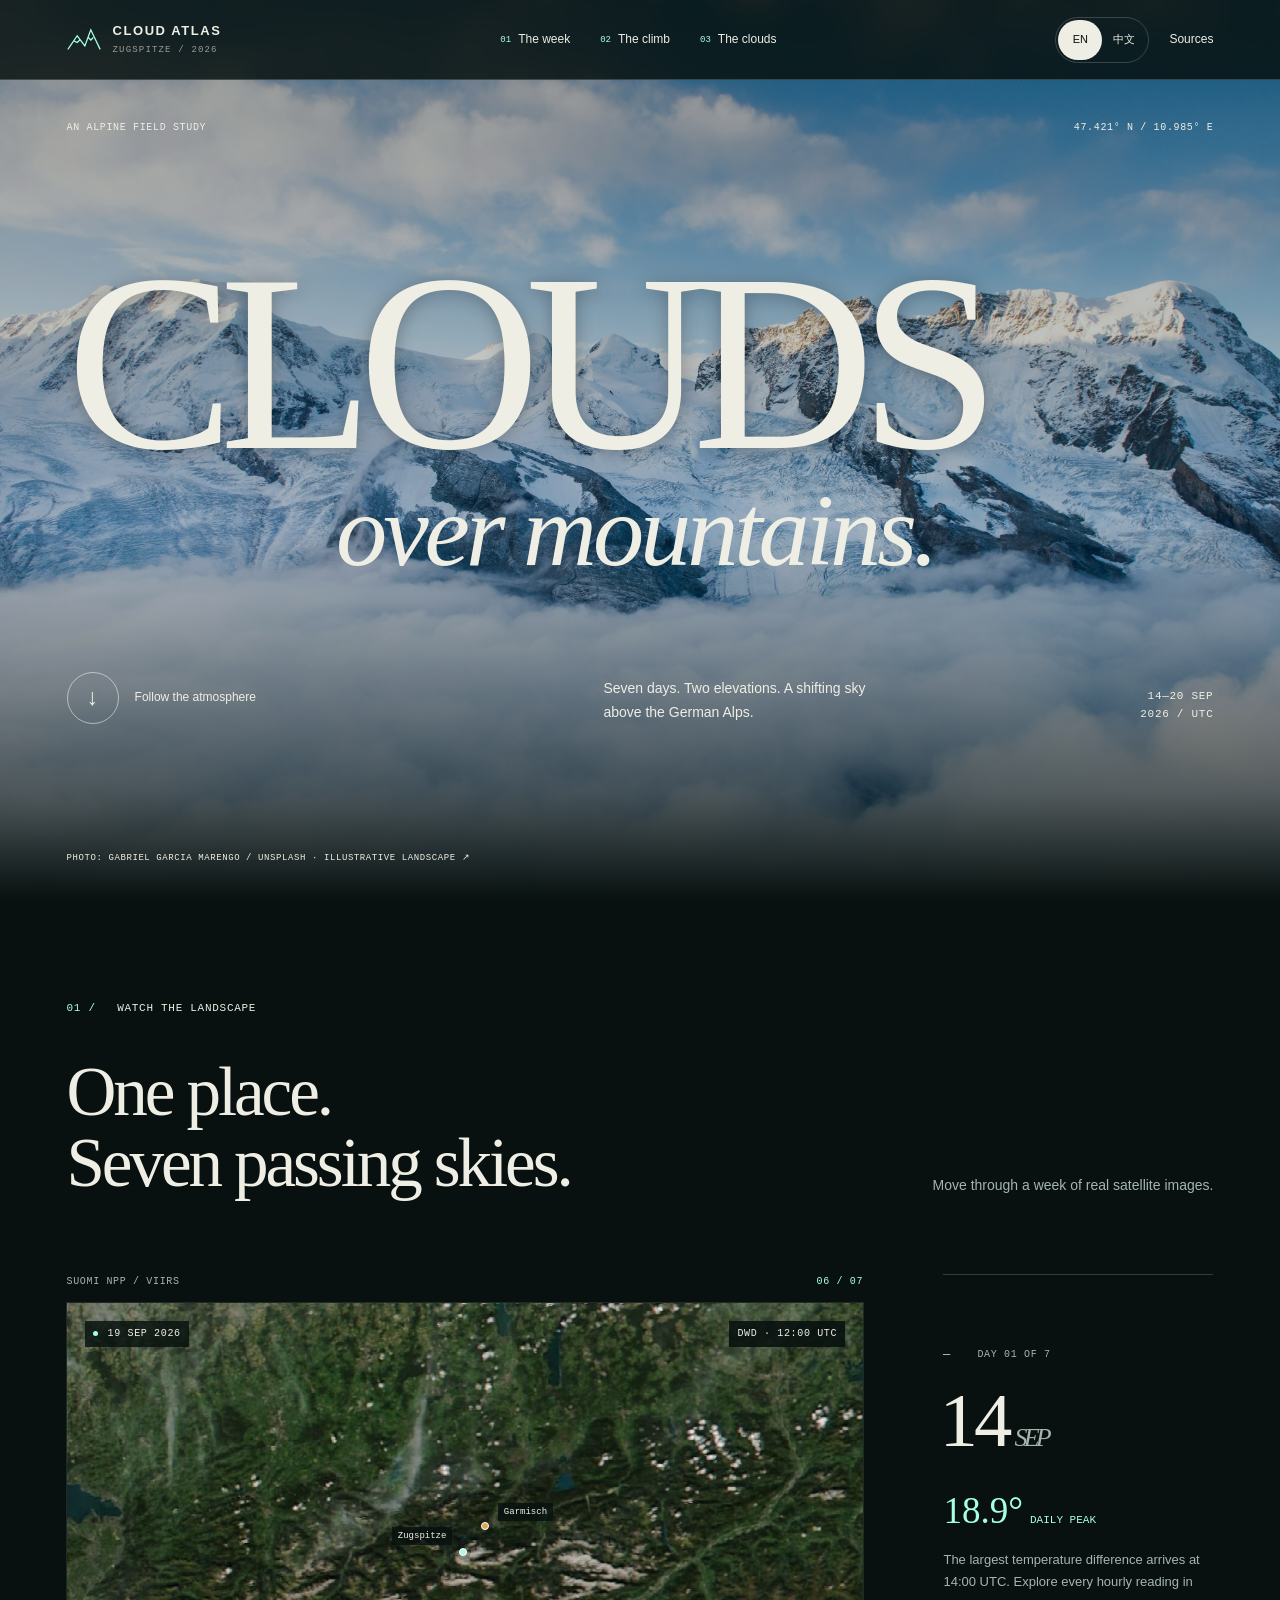
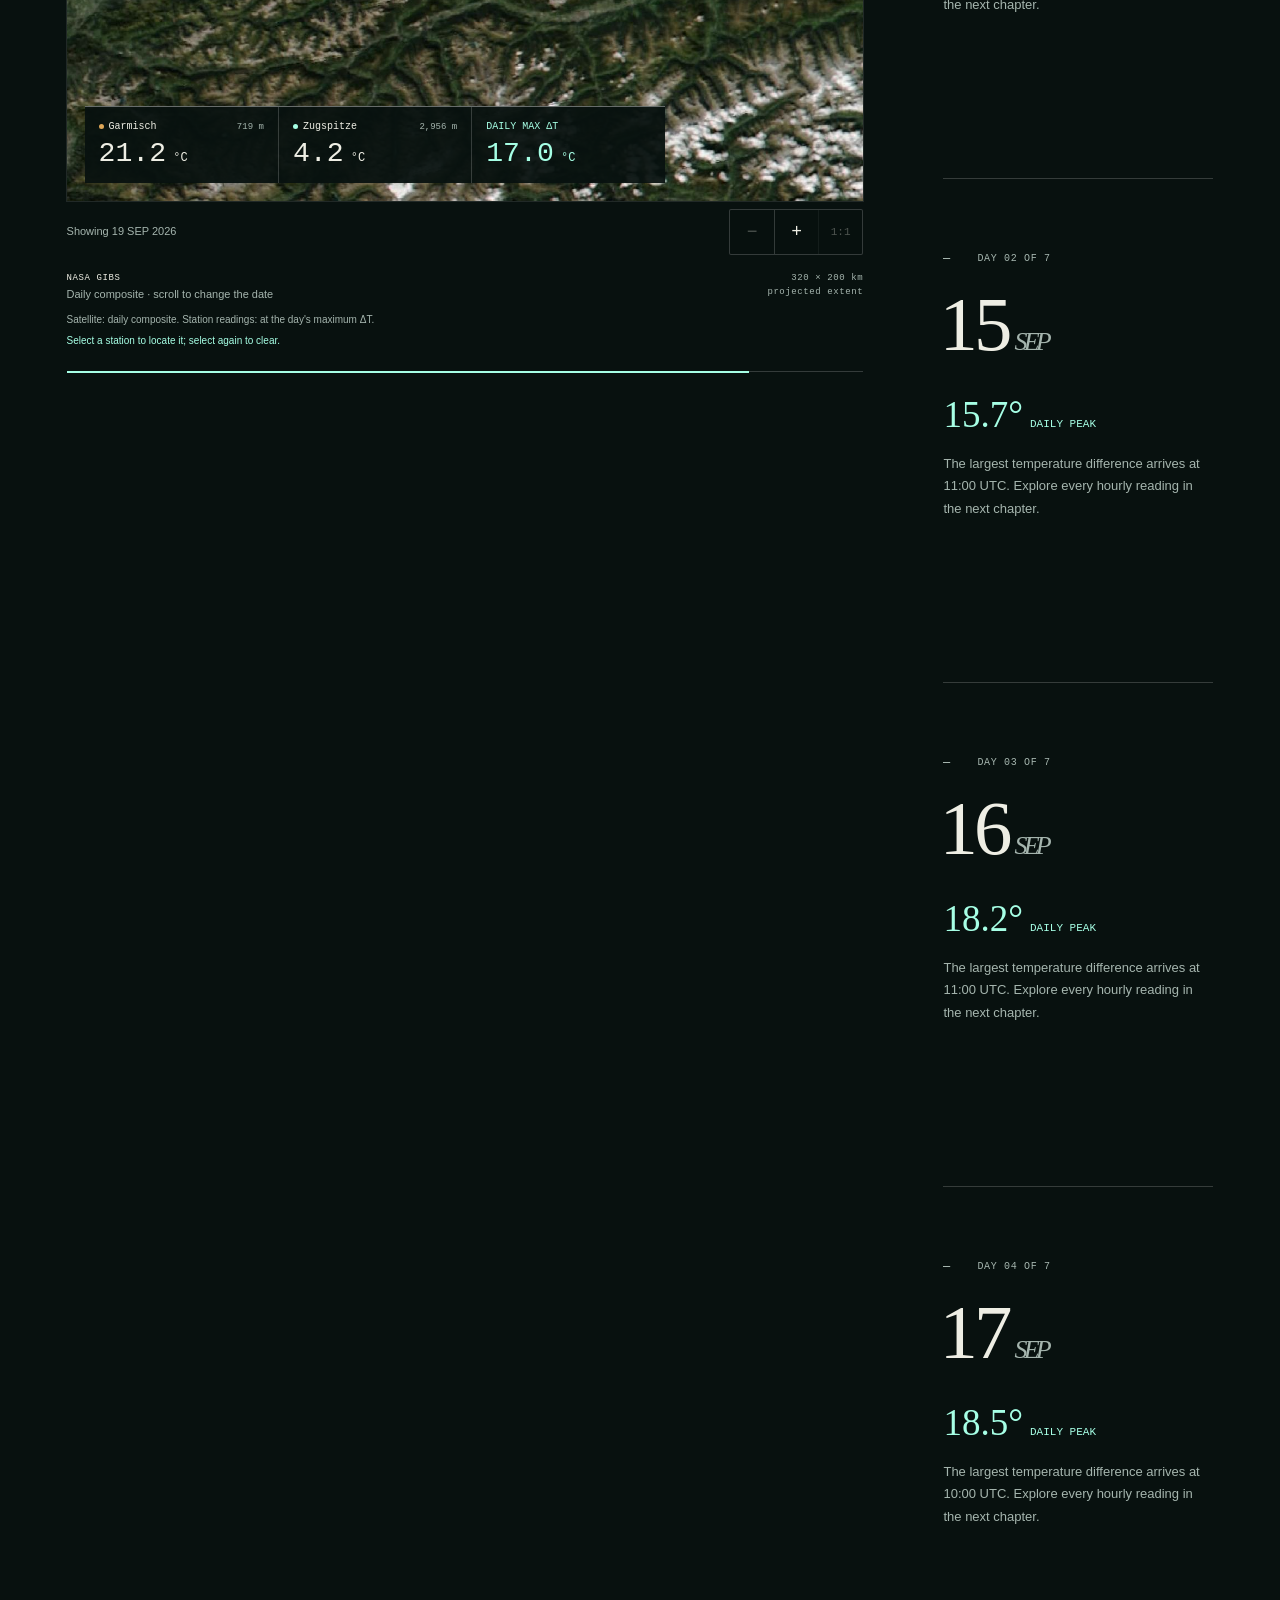
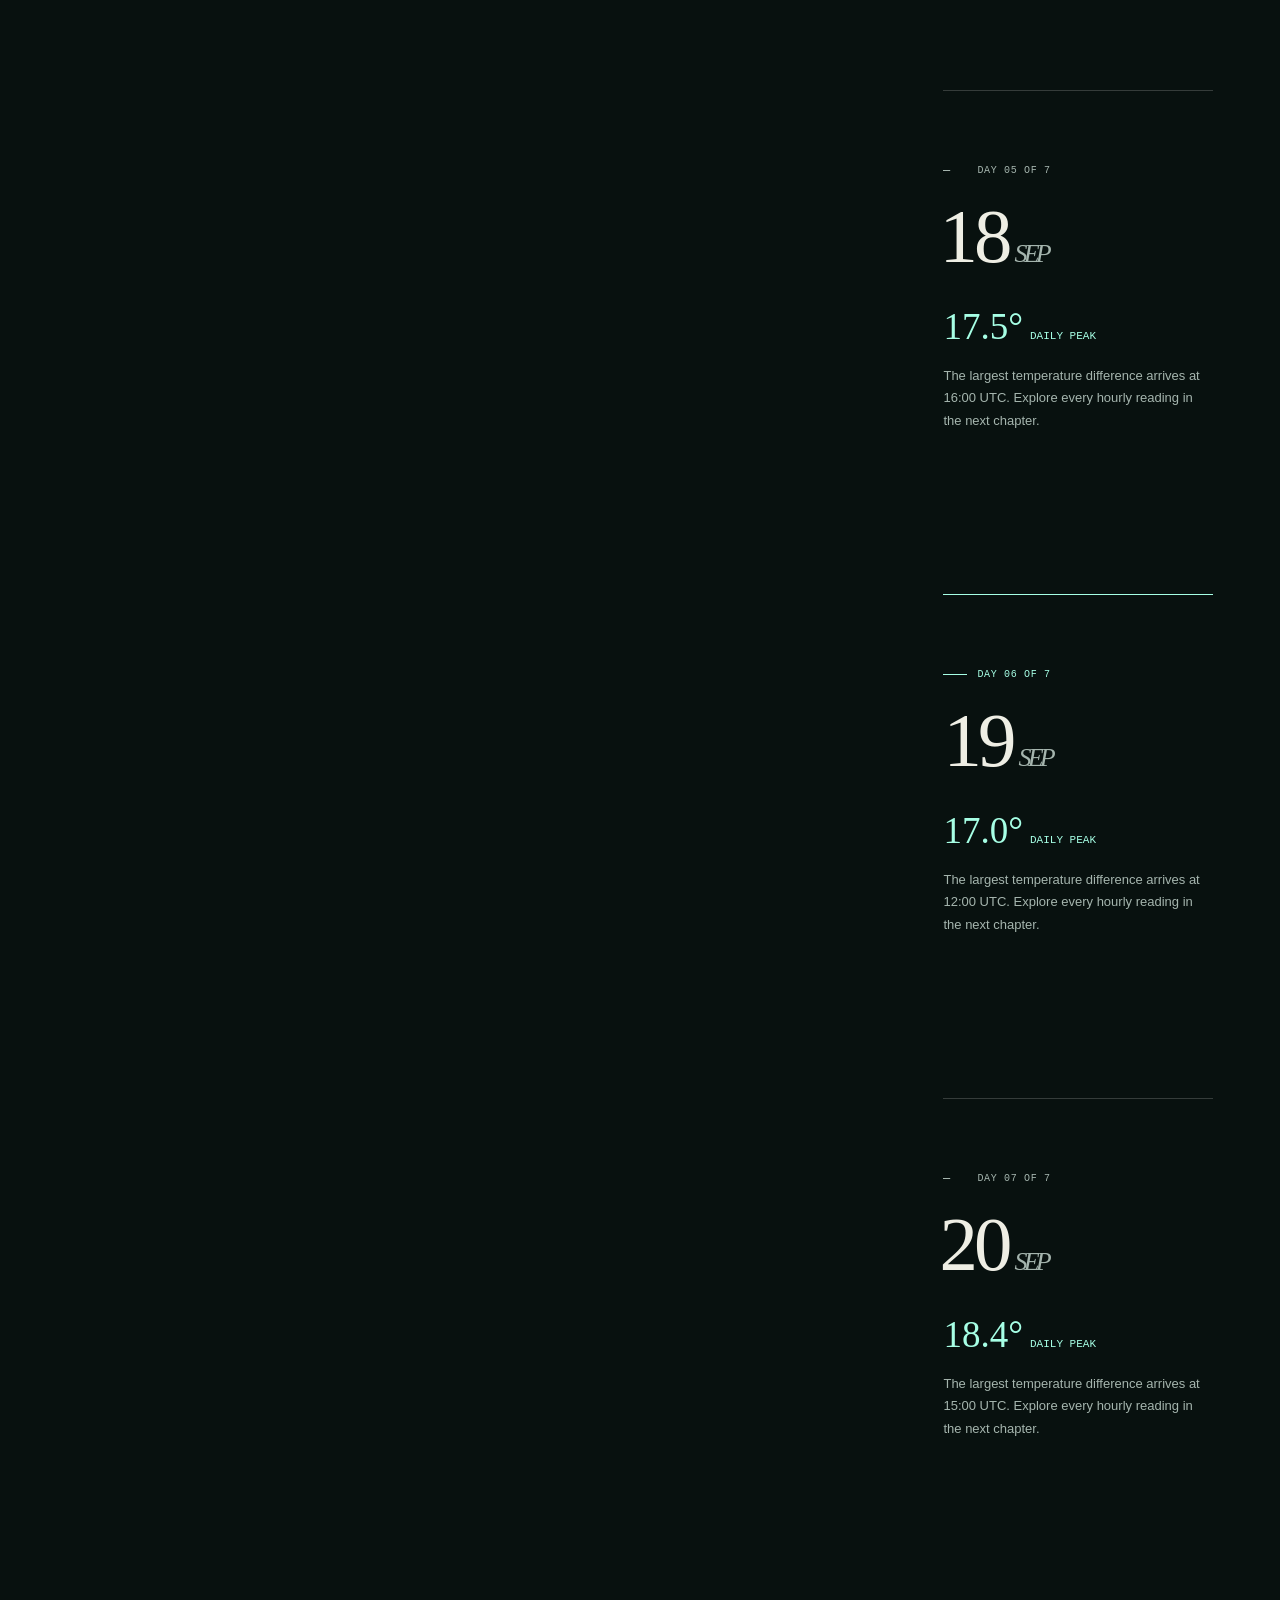
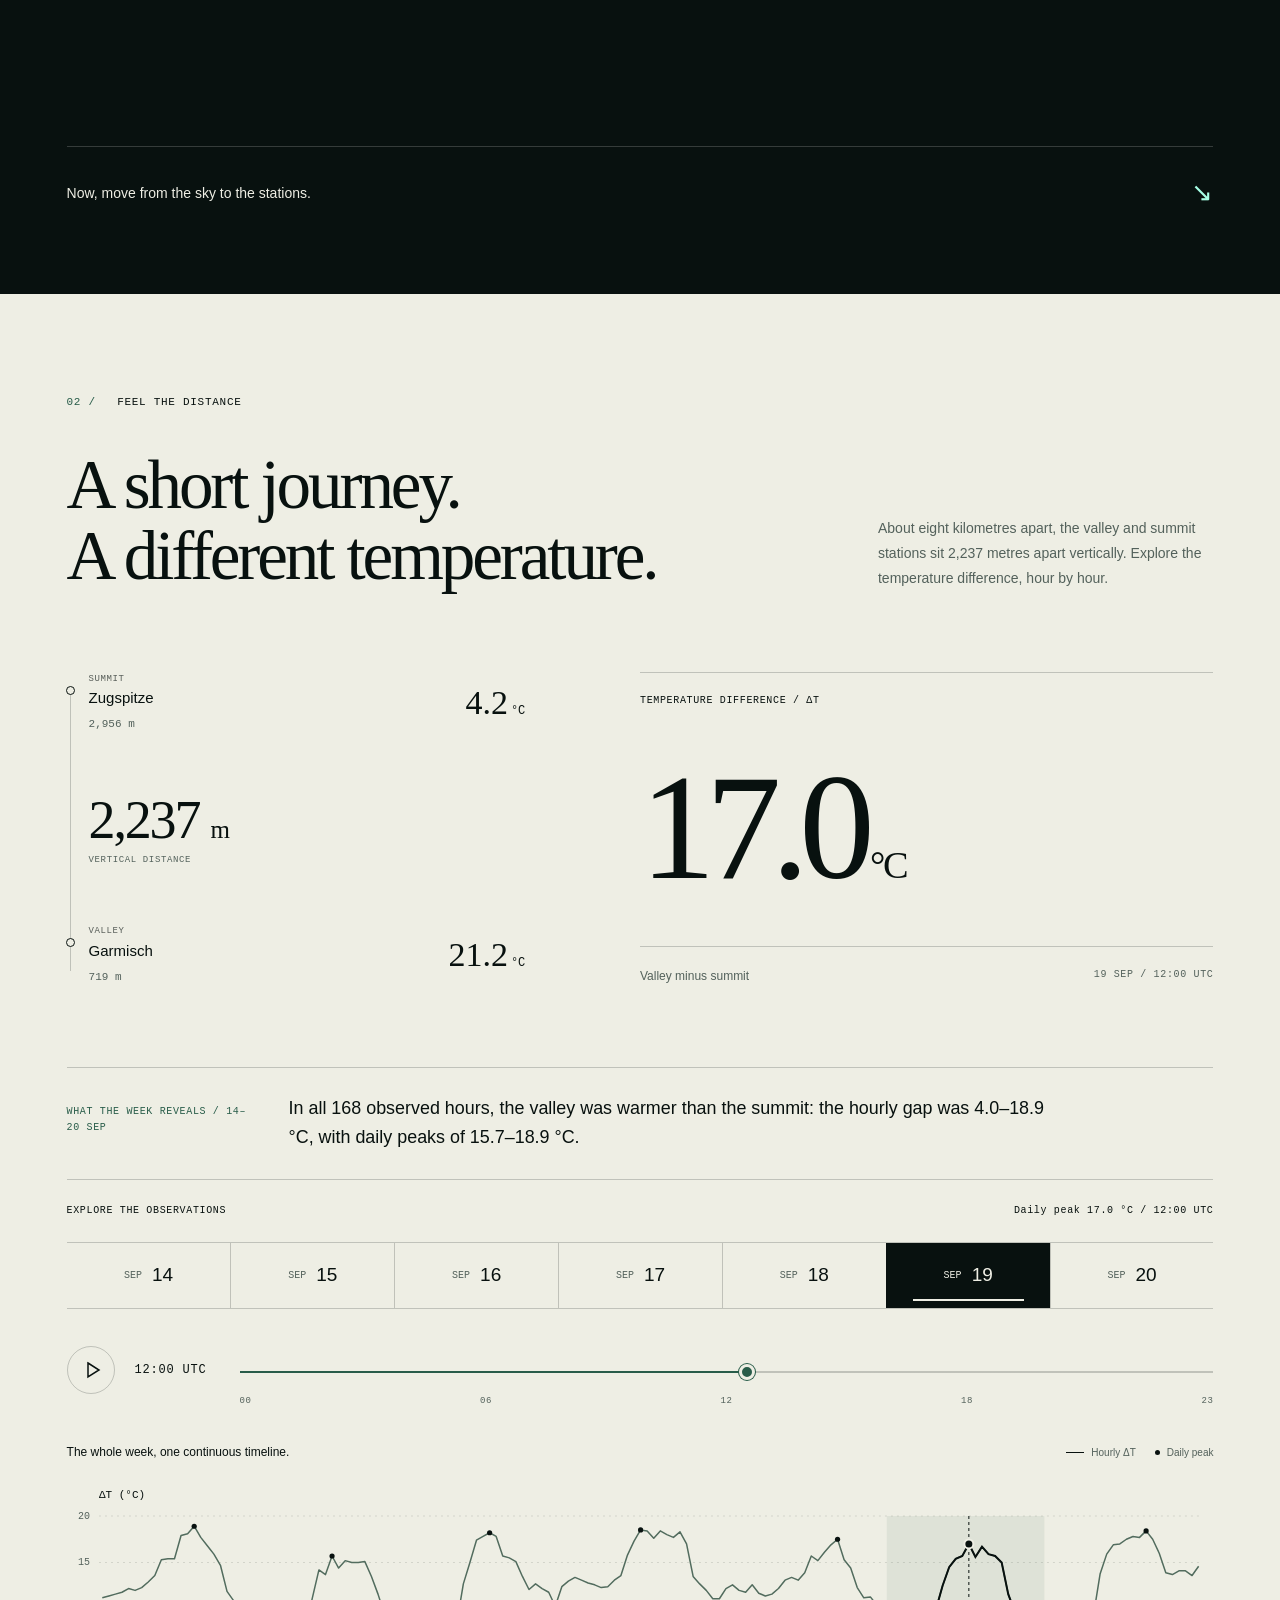
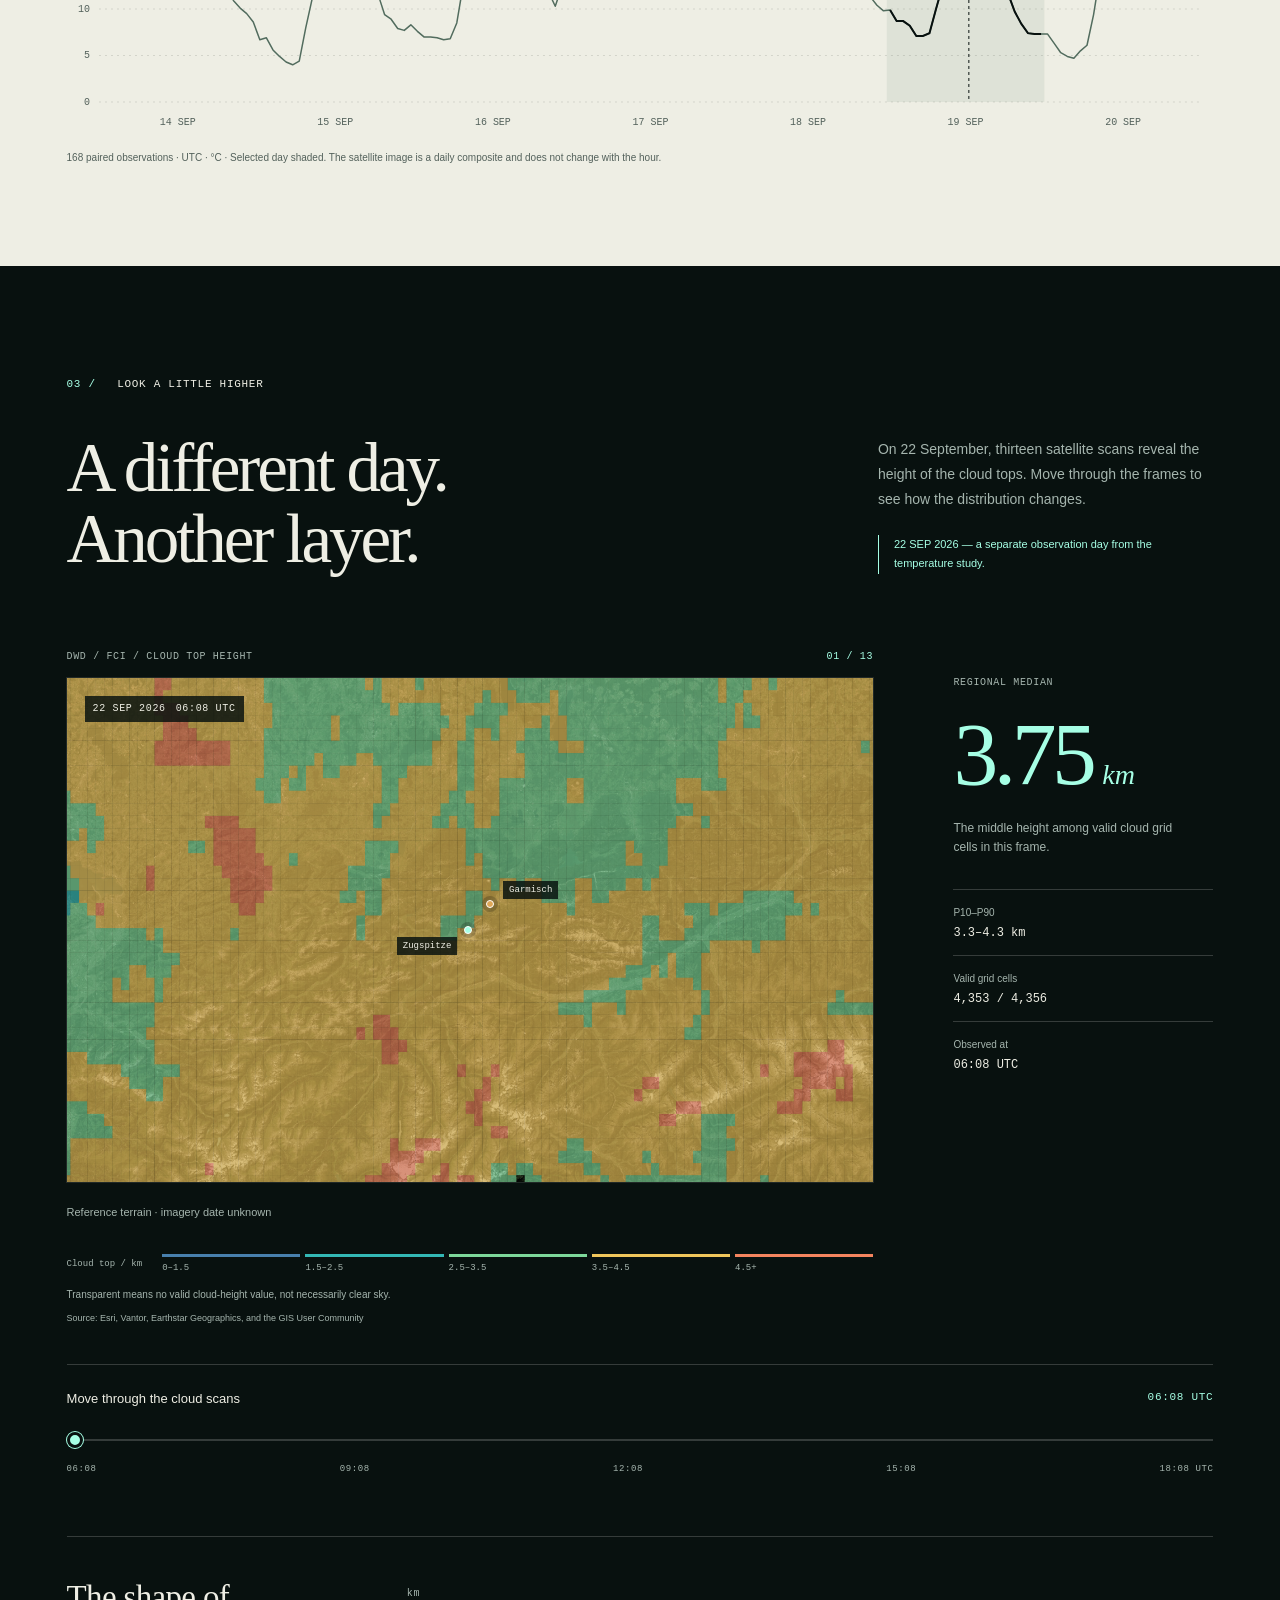
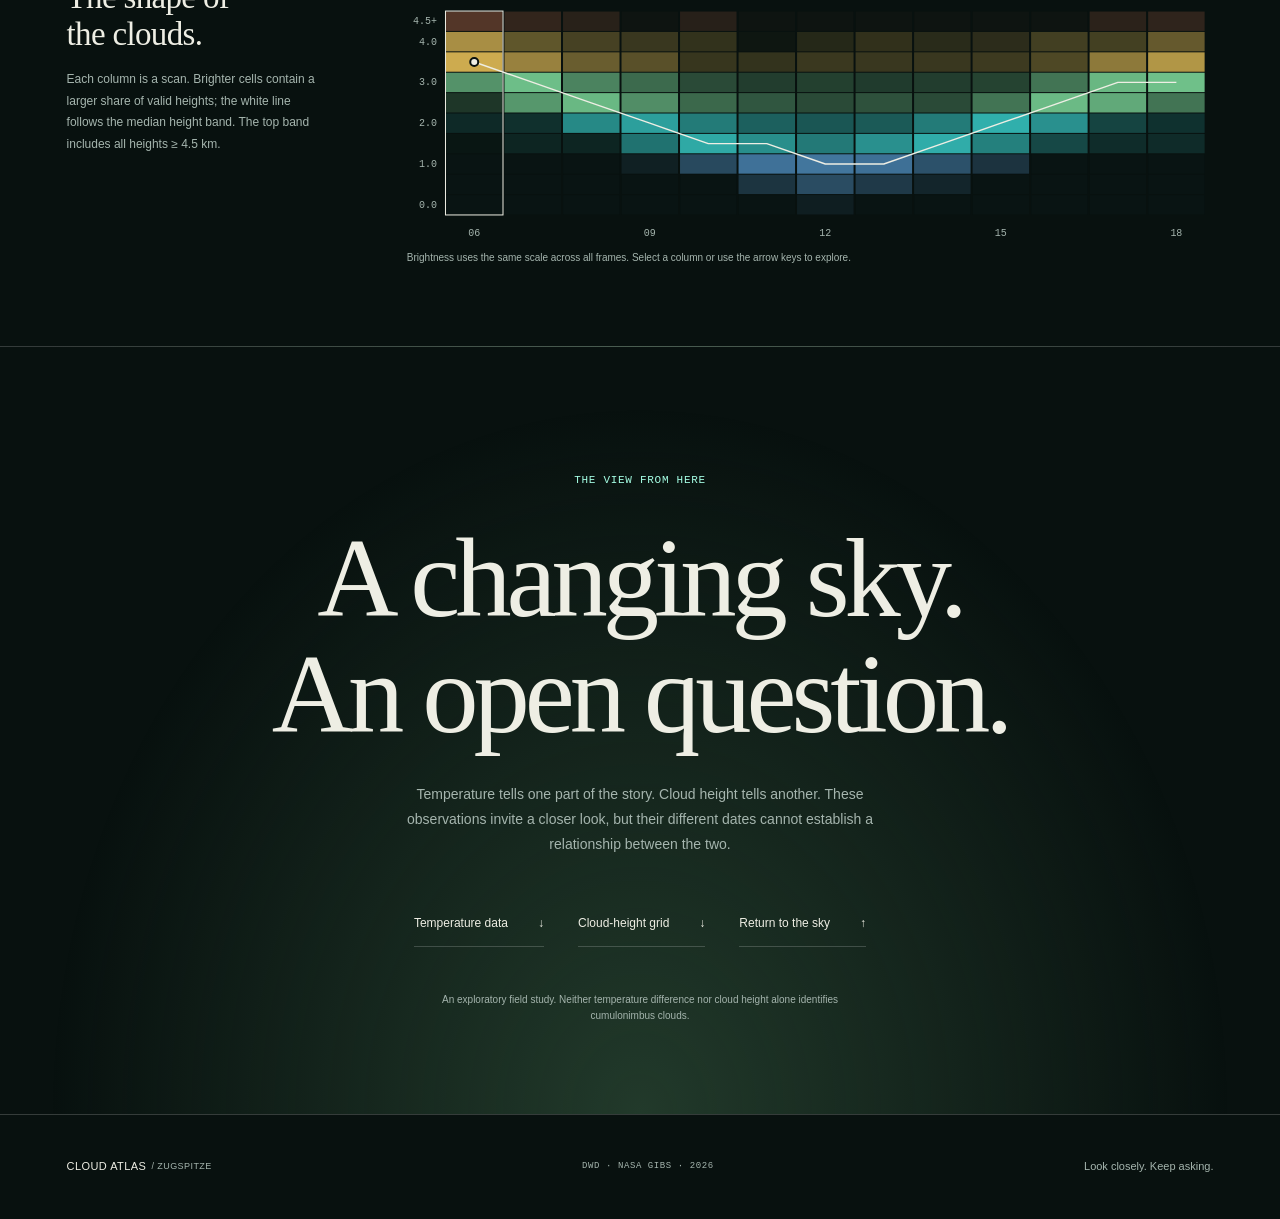
==== commit cda32cc0: "impove the ui react" ====
--- a/index.html
+++ b/index.html
@@ -8,9 +8,11 @@
   <title>Clouds over mountains — A Zugspitze field study</title>
   <link rel="icon" type="image/svg+xml" href="data:image/svg+xml,%3Csvg xmlns='http://www.w3.org/2000/svg' viewBox='0 0 40 40'%3E%3Crect width='40' height='40' fill='%2308110f'/%3E%3Cpath d='m5 29 10-14 6 8 5-12 9 18' fill='none' stroke='%23a6ffe5' stroke-width='2'/%3E%3C/svg%3E">
   <link rel="stylesheet" href="story.css">
+  <link rel="preload" as="image" href="assets/hero-mountains.jpg" fetchpriority="high">
   <script defer src="data/observations.js"></script>
   <script defer src="data/clouds.js"></script>
   <script defer src="i18n.js"></script>
+  <script defer src="motion.js"></script>
   <script defer src="app.js"></script>
 </head>
 <body>
@@ -27,7 +29,7 @@
       <div class="hero-meta mono"><span data-i18n="heroMeta">AN ALPINE FIELD STUDY</span><span>47.421° N / 10.985° E</span></div>
       <h1 id="hero-title"><span class="hero-word" data-i18n="heroWord">CLOUDS</span><span class="hero-line" data-i18n="heroLine">over mountains.</span></h1>
       <div class="hero-bottom"><a class="enter-link" href="#week"><span class="arrow-circle" aria-hidden="true">↓</span><span data-i18n="enter">Follow the atmosphere</span></a><p data-i18n="heroDesc">Seven days. Two elevations. A shifting sky above the German Alps.</p><span class="hero-edition mono" data-i18n="heroDate">14—20 SEP<br>2026 / UTC</span></div>
-      <span class="hero-credit mono" data-i18n="heroCredit">NASA VIIRS · 20 SEP 2026 · DAILY COMPOSITE</span>
+      <a class="hero-credit mono" href="https://unsplash.com/photos/snow-capped-mountain-with-sea-of-clouds-qJvpykJ5SKs" target="_blank" rel="noreferrer" data-i18n="heroCredit">PHOTO: GABRIEL GARCIA MARENGO / UNSPLASH · ILLUSTRATIVE LANDSCAPE ↗</a>
     </section>
     <noscript><p class="load-notice">Enable JavaScript to explore the observation controls and switch languages. The source datasets are available at the end of the page.</p></noscript>
     <p id="data-error" class="load-notice" role="alert" hidden></p>
@@ -37,13 +39,21 @@
       <div class="week-story">
         <div class="sticky-scene">
           <div class="scene-top mono"><span>SUOMI NPP / VIIRS</span><span id="scene-counter">01 / 07</span></div>
-          <div class="satellite-stage" id="viirs-panel">
+          <div class="satellite-stage" id="viirs-panel" aria-describedby="map-ground-summary map-ground-note">
             <div class="map-world" id="map-world"><img id="map-image" src="data/raw/viirs-20260914.jpg" alt="NASA VIIRS daily composite of the Zugspitze region, 14 September 2026" width="1440" height="900" decoding="sync" draggable="false"><div id="map-markers" class="map-markers"></div></div>
             <div class="map-corner mono"><span class="live-dot" aria-hidden="true"></span><span id="map-date">14 SEP 2026</span></div>
-            <div class="map-controls"><button id="zoom-out" type="button" aria-label="Zoom out" data-i18n-aria="zoomOut">−</button><button id="zoom-in" type="button" aria-label="Zoom in" data-i18n-aria="zoomIn">+</button><button id="reset-map" type="button" aria-label="Reset map extent" data-i18n-aria="reset">1:1</button></div>
+            <p class="map-ground-time mono" id="map-ground-time"></p>
+            <div class="map-data-overlay">
+              <div class="map-metric valley-metric"><p><span class="metric-dot" aria-hidden="true"></span>Garmisch <small>719 m</small></p><strong><span id="map-valley-temperature">—</span><small> °C</small></strong><button class="metric-hotspot" type="button" data-map-station="valley" aria-controls="map-markers" aria-pressed="false" aria-label="Locate Garmisch on the map" data-i18n-aria="locateValley" disabled></button></div>
+              <div class="map-metric summit-metric"><p><span class="metric-dot" aria-hidden="true"></span>Zugspitze <small>2,956 m</small></p><strong><span id="map-summit-temperature">—</span><small> °C</small></strong><button class="metric-hotspot" type="button" data-map-station="summit" aria-controls="map-markers" aria-pressed="false" aria-label="Locate Zugspitze on the map" data-i18n-aria="locateSummit" disabled></button></div>
+              <div class="map-metric gap-metric"><p data-i18n="mapPeakLabel">DAILY MAX ΔT</p><strong><span id="map-peak-delta">—</span><small> °C</small></strong></div>
+            </div>
           </div>
-          <div class="image-feedback" id="map-feedback"><p id="map-status" role="status" aria-live="polite" aria-atomic="true" tabindex="-1"></p><button id="map-retry" type="button" hidden data-i18n="retryImage">Retry image</button></div>
+          <p id="map-ground-summary" class="sr-only"></p>
+          <div class="image-feedback" id="map-feedback"><p id="map-status" role="status" aria-live="polite" aria-atomic="true" tabindex="-1"></p><button id="map-retry" type="button" hidden data-i18n="retryImage">Retry image</button><div class="map-controls"><button id="zoom-out" type="button" aria-label="Zoom out" data-i18n-aria="zoomOut">−</button><button id="zoom-in" type="button" aria-label="Zoom in" data-i18n-aria="zoomIn">+</button><button id="reset-map" type="button" aria-label="Reset map extent" data-i18n-aria="reset">1:1</button></div></div>
           <div class="scene-caption"><p><span class="mono">NASA GIBS</span> <span data-i18n="dailyNote">Daily composite · scroll to change the date</span></p><span class="mono" data-i18n="mapExtent">320 × 200 km projected extent</span></div>
+          <p class="map-ground-note" id="map-ground-note" data-i18n="mapGroundNote">Satellite: daily composite. Station readings: at the day's maximum ΔT.</p>
+          <p class="map-interaction-hint" data-i18n="stationHint">Select a station to locate it; select again to clear.</p>
           <div class="scene-progress" aria-hidden="true"><span id="scene-progress"></span></div>
         </div>
         <div class="day-scenes" id="day-scenes"><article class="day-scene"><p class="eyebrow">14—20 SEP 2026</p><h3 data-i18n="weekFallback">A week in the atmosphere.</h3><p data-i18n="weekIntro">Move through a week of real satellite images.</p></article></div>
--- a/story.css
+++ b/story.css
@@ -2,7 +2,7 @@
 :root{--ink:#08110f;--ink-soft:#11201b;--snow:#eeeee4;--ice:#a6ffe5;--muted:#a5b5ae;--line:rgb(255 255 255 / .18);--display:"Bodoni MT",Didot,"Times New Roman",serif;--body:"Segoe UI","Microsoft YaHei UI",sans-serif;--mono:"Cascadia Code",Consolas,monospace;--gutter:clamp(24px,5.2vw,88px);--header:80px;color-scheme:dark}
 *{box-sizing:border-box}html{scroll-behavior:smooth;scroll-padding-top:calc(var(--header) + 15px)}body{margin:0;background:var(--ink);color:var(--snow);font-family:var(--body);font-size:15px;line-height:1.6;-webkit-font-smoothing:antialiased}body:has(dialog[open]){overflow:hidden}::selection{background:var(--ice);color:var(--ink)}button,input,a{-webkit-tap-highlight-color:transparent}button,input{font:inherit}button,a{touch-action:manipulation}button{cursor:pointer;color:inherit}a{color:inherit;text-decoration:none}button{border:0}button:disabled{opacity:.3;cursor:default}a:focus-visible,button:focus-visible,input:focus-visible,svg[tabindex]:focus-visible{outline:2px solid var(--ice);outline-offset:5px}button:active:not(:disabled),.arrow-circle:active{transform:scale(.96)}button{transition:color .15s,background-color .15s,transform .15s}h1,h2,h3,p{margin:0}h1,h2,h3{text-wrap:balance}p{text-wrap:pretty}h2{font:400 clamp(42px,5.4vw,86px)/1.03 var(--display);letter-spacing:-.045em}img{display:block;max-width:100%}svg{display:block}section[id]{scroll-margin-top:15px}[hidden]{display:none!important}.mono,.eyebrow{font-family:var(--mono);font-size:11px;font-weight:400;letter-spacing:.065em;line-height:1.6}.eyebrow{text-transform:uppercase}.eyebrow>span:first-child{color:var(--ice);margin-right:14px}.sr-only{position:absolute;width:1px;height:1px;margin:-1px;padding:0;overflow:hidden;clip:rect(0,0,0,0);white-space:nowrap;border:0}.skip-link{position:fixed;left:24px;top:-80px;padding:14px 22px;background:var(--ice);color:var(--ink);z-index:20}.skip-link:focus{top:14px}
 .masthead{height:var(--header);display:flex;align-items:center;justify-content:space-between;gap:20px;padding:0 var(--gutter);position:absolute;inset:0 0 auto;z-index:10;border-bottom:1px solid var(--line)}.wordmark{display:flex;align-items:center;gap:12px;min-height:44px;font-size:13px;font-weight:600;letter-spacing:.12em}.wordmark svg{width:34px;height:28px;fill:none;stroke:var(--ice);stroke-width:1.5}.wordmark small{display:block;font:9px/1.8 var(--mono);letter-spacing:.13em;opacity:.6}.chapters{display:flex;gap:30px}.chapters a{display:flex;align-items:center;gap:7px;min-height:44px;font-size:12px}.chapters a>span:first-child{font:9px var(--mono);color:var(--ice)}.chapters a:hover,.chapters a[aria-current=location]{color:var(--ice)}.mobile-chapters{display:none}.header-actions{display:flex;gap:20px;align-items:center}.language-switch{display:flex;border:1px solid var(--line);border-radius:99px;padding:2px}.language-switch button{background:transparent;min-width:44px;min-height:40px;padding:0 10px;border-radius:99px;font-size:11px}.language-switch [aria-pressed=true]{background:var(--snow);color:var(--ink)}.source-trigger{background:transparent;font-size:12px;min-height:44px;padding:0}.source-trigger:hover{color:var(--ice)}
-.hero{position:relative;min-height:800px;height:100svh;isolation:isolate;overflow:hidden;display:flex;flex-direction:column;justify-content:center;padding:125px var(--gutter) 105px}.hero-image,.hero-wash{position:absolute;inset:0;z-index:-1}.hero-image{background:url("data/raw/viirs-20260920.jpg") center 44%/cover no-repeat;filter:saturate(.6);transform:scale(1.06);opacity:.76}.hero-wash{background:linear-gradient(180deg,rgb(8 17 15 / .4),rgb(8 17 15 / .02) 42%,rgb(8 17 15 / .65) 78%,var(--ink)),linear-gradient(90deg,rgb(8 17 15 / .24),transparent)}.hero-meta{display:flex;justify-content:space-between;gap:24px;position:absolute;top:calc(var(--header) + 40px);left:var(--gutter);right:var(--gutter);font-size:10px}.hero h1{position:relative;line-height:.8;font-weight:400;letter-spacing:-.035em;margin-top:70px}.hero-word{display:block;font:500 clamp(92px,19.7vw,330px)/.77 var(--display);letter-spacing:-.06em;text-shadow:0 2px 40px rgb(0 0 0 / .1)}.hero-line{display:block;margin-left:23.5%;margin-top:24px;font:italic 400 clamp(40px,8vw,132px)/.9 var(--display);letter-spacing:-.04em;white-space:nowrap}.hero-bottom{display:grid;grid-template-columns:1fr 1fr auto;align-items:end;gap:60px;margin-top:95px}.hero-bottom p{max-width:270px;font-size:14px;line-height:1.65}.enter-link{display:flex;align-items:center;gap:16px;min-height:52px;font-size:12px}.arrow-circle{height:52px;width:52px;display:grid;place-items:center;border:1px solid rgb(255 255 255 / .5);border-radius:50%;font-size:23px;transition:background-color .15s,color .15s}.enter-link:hover .arrow-circle{background:var(--snow);color:var(--ink)}.hero-edition{text-align:right}.hero-credit{position:absolute;bottom:28px;left:var(--gutter);color:var(--muted);font-size:9px}
+.hero{position:relative;min-height:800px;height:100svh;isolation:isolate;overflow:hidden;display:flex;flex-direction:column;justify-content:center;padding:125px var(--gutter) 105px}.hero-image,.hero-wash{position:absolute;inset:0;z-index:-1}.hero-image{background:url("assets/hero-mountains.jpg") center 48%/cover no-repeat;filter:none;transform:none;opacity:1}.hero-wash{background:linear-gradient(180deg,rgb(8 17 15 / .42),rgb(8 17 15 / .25) 38%,rgb(8 17 15 / .16) 58%,rgb(8 17 15 / .65) 88%,var(--ink))}.hero-meta{display:flex;justify-content:space-between;gap:24px;position:absolute;top:calc(var(--header) + 40px);left:var(--gutter);right:var(--gutter);font-size:10px}.hero h1{position:relative;line-height:.8;font-weight:400;letter-spacing:-.035em;margin-top:70px}.hero-word{display:block;font:500 clamp(92px,19.7vw,330px)/.77 var(--display);letter-spacing:-.06em;text-shadow:0 2px 18px rgb(0 0 0 / .28)}.hero-line{display:block;margin-left:23.5%;margin-top:24px;font:italic 400 clamp(40px,8vw,132px)/.9 var(--display);letter-spacing:-.04em;white-space:nowrap}.hero-bottom{display:grid;grid-template-columns:1fr 1fr auto;align-items:end;gap:60px;margin-top:95px}.hero-bottom p{max-width:270px;font-size:14px;line-height:1.65}.enter-link{display:flex;align-items:center;gap:16px;min-height:52px;font-size:12px}.arrow-circle{height:52px;width:52px;display:grid;place-items:center;border:1px solid rgb(255 255 255 / .5);border-radius:50%;font-size:23px;transition:background-color .15s,color .15s}.enter-link:hover .arrow-circle{background:var(--snow);color:var(--ink)}.hero-edition{text-align:right}.hero-credit{position:absolute;bottom:20px;left:var(--gutter);right:var(--gutter);display:flex;align-items:center;min-height:44px;width:fit-content;max-width:calc(100% - 2*var(--gutter));color:var(--snow);font-size:9px}.hero-credit:hover{text-decoration:underline;text-underline-offset:4px}
 .week-section,.cloud-section{padding:100px var(--gutter) 80px}.chapter-heading>.eyebrow{margin-bottom:38px}.chapter-intro{display:grid;grid-template-columns:1.35fr .65fr;gap:10%;align-items:end}.chapter-intro>p,.chapter-intro>div{max-width:360px;justify-self:end}.chapter-intro p{color:var(--muted);font-size:14px;line-height:1.8}.week-story{display:grid;grid-template-columns:minmax(0,1fr) 270px;gap:7%;position:relative;margin-top:76px;align-items:start}.sticky-scene{position:sticky;top:50px;align-self:start}.scene-top{display:flex;justify-content:space-between;gap:16px;margin-bottom:13px;color:var(--muted);font-size:10px}.scene-top>span:last-child{color:var(--ice)}.satellite-stage{position:relative;aspect-ratio:8/5;background:#12231b;overflow:hidden;outline:1px solid rgb(255 255 255 / .1);outline-offset:-1}.map-world{width:100%;height:100%;position:absolute;inset:0;transform-origin:50% 50%}.map-world>img{width:100%;height:100%;object-fit:contain}.map-world canvas,.map-markers{position:absolute;inset:0;width:100%;height:100%;pointer-events:none}.map-marker{position:absolute;width:8px;height:8px;border:1px solid #fff;border-radius:50%;background:#dda657;box-shadow:0 0 0 4px rgb(0 0 0 / .2);transform:translate(-50%,-50%)}.map-marker.summit{background:var(--ice)}.map-marker b{position:absolute;left:16px;top:-20px;font:9px var(--mono);padding:4px 6px;background:rgb(8 17 15 / .83);color:var(--snow);white-space:nowrap}.map-marker.summit b{top:10px;left:auto;right:14px}.map-corner{position:absolute;left:18px;top:18px;display:flex;align-items:center;gap:10px;padding:5px 8px;background:rgb(8 17 15 / .83);font-size:10px}.live-dot{width:5px;height:5px;background:var(--ice);border-radius:50%}.map-controls{position:absolute;right:12px;bottom:12px;display:flex;background:rgb(8 17 15 / .9);border:1px solid var(--line);border-radius:2px}.map-controls button{min-width:44px;height:44px;background:transparent;font:18px var(--mono)}.map-controls button+button{border-left:1px solid var(--line)}.map-controls button:last-child{font-size:11px}.map-controls button:hover:not(:disabled){background:#294638}.image-feedback{display:flex;align-items:center;gap:12px;min-height:44px;margin-top:8px;color:var(--muted);font-size:11px;line-height:1.6}.image-feedback p{flex:1;min-width:0}.image-feedback button{flex:none;min-height:44px;padding:0 12px;border:1px solid var(--line);border-radius:2px;background:transparent;color:var(--snow);font-size:11px}.image-feedback button:hover:not([aria-disabled=true]){border-color:var(--ice);color:var(--ice)}.image-feedback button[aria-disabled=true]{cursor:wait;color:var(--muted)}.image-feedback[data-state=error]{color:var(--snow)}.image-feedback p:focus{outline:2px solid var(--ice);outline-offset:3px}.scene-caption{display:flex;justify-content:space-between;gap:20px;margin-top:16px;color:var(--muted);font-size:11px;line-height:1.7}.scene-caption p{max-width:65%}.scene-caption .mono{font-size:9px}.scene-caption p>.mono{display:block;color:var(--snow)}.scene-caption>span{text-align:right;max-width:130px}.scene-progress{height:1px;background:var(--line);margin-top:23px}.scene-progress span{display:block;width:14.285%;height:2px;background:var(--ice)}.day-scenes{padding-bottom:16vh}.day-scene{min-height:56vh;padding:8vh 0 7vh;opacity:1;transition:border-color .15s;border-top:1px solid var(--line)}.day-scene.is-current{border-top-color:var(--ice)}.day-scene.is-current .scene-label{color:var(--ice)}.day-scene .eyebrow{color:var(--muted);font-size:10px}.day-scene h3{font:400 clamp(50px,6vw,88px)/1.2 var(--display);letter-spacing:-.05em;margin:12px 0 22px}.day-scene h3 span{font:italic 26px var(--display);color:var(--muted);margin-left:6px}.day-scene .day-reading{font:400 37px/1.2 var(--display);color:var(--ice)}.day-reading small{font:11px var(--mono);margin-left:7px}.day-scene>p:last-child{font-size:13px;color:var(--muted);margin-top:15px;line-height:1.75}.chapter-link{border-top:1px solid var(--line);padding:25px 0 0;display:flex;justify-content:space-between;align-items:center;min-height:60px;font-size:14px}.chapter-link>span:last-child{font-size:26px;color:var(--ice)}
 .temperature-section{background:var(--snow);color:var(--ink);padding:100px var(--gutter);--line:rgb(8 17 15 / .2);--muted:#53615b;--ice:#285c49;color-scheme:light}.temperature-section a:focus-visible,.temperature-section button:focus-visible,.temperature-section input:focus-visible{outline-color:#285c49}.thermal-composition{display:grid;grid-template-columns:1fr 1.25fr;gap:10%;margin:80px 0}.station-transect{display:flex;flex-direction:column;justify-content:space-between;position:relative;padding:0 0 0 22px;min-height:315px}.station-transect:before{content:"";position:absolute;top:16px;bottom:16px;left:3px;width:1px;background:var(--line)}.station{position:relative;display:flex;align-items:center;justify-content:space-between;gap:15px}.station-dot{position:absolute;left:-23px;top:14px;height:9px;width:9px;border:1px solid var(--ink);border-radius:50%;background:var(--snow)}.station h3{font-size:15px;font-weight:500}.station .mono{font-size:9px;opacity:.65}.station div>span{font:11px var(--mono);color:var(--muted)}.station strong{font:400 34px var(--display);white-space:nowrap}.station strong small{font:12px var(--mono);margin-left:3px}.elevation-gap{padding:20px 0}.elevation-gap>span{font:400 54px/1 var(--display);letter-spacing:-.04em}.elevation-gap small{font-size:25px}.elevation-gap p{font:9px var(--mono);color:var(--muted);margin-top:8px;letter-spacing:.07em}.delta-composition{border-top:1px solid var(--line);padding-top:20px;display:flex;flex-direction:column;justify-content:space-between;min-width:0}.delta-composition>.eyebrow{font-size:10px}.delta-number{display:flex;align-items:baseline;gap:5px;white-space:nowrap;font:400 clamp(90px,11.8vw,195px)/1.18 var(--display);letter-spacing:-.065em;font-variant-numeric:lining-nums tabular-nums}.delta-number>span:last-child{font:400 clamp(28px,3vw,50px) var(--display);letter-spacing:-.06em}.delta-bottom{display:flex;justify-content:space-between;gap:15px;padding-top:20px;border-top:1px solid var(--line);font-size:12px;color:var(--muted)}.delta-bottom .mono{font-size:10px}.instrument{border-top:1px solid var(--line)}.instrument-heading{display:flex;justify-content:space-between;gap:24px;padding:23px 0}.instrument-heading .mono,.instrument-heading .eyebrow{font-size:10px}.day-strip{display:grid;grid-template-columns:repeat(7,minmax(0,1fr));border-block:1px solid var(--line)}.day-choice{background:transparent;min-height:65px;display:flex;align-items:center;justify-content:center;gap:10px;font-size:12px;border-radius:0}.day-choice+.day-choice{border-left:1px solid var(--line)}.day-choice>span{font:10px var(--mono);color:var(--muted)}.day-choice>strong{font-size:19px;font-weight:400;font-variant-numeric:tabular-nums}.day-choice[aria-pressed=true]{background:var(--ink);color:var(--snow)}.day-choice[aria-pressed=true]>span{color:var(--snow)}.day-choice:hover:not([aria-pressed=true]){background:rgb(8 17 15 / .07)}.hour-controls{display:flex;align-items:center;gap:20px;margin:24px 0 35px}.play-button{position:relative;flex:0 0 48px;height:48px;border:1px solid var(--line);border-radius:50%;background:transparent}.play-button:hover{background:rgb(8 17 15 / .06)}.play-button svg{position:absolute;inset:11px;width:24px;height:24px;fill:none;stroke:currentColor;stroke-width:1.5;transition:opacity .3s cubic-bezier(.2,0,0,1),transform .3s cubic-bezier(.2,0,0,1),filter .3s cubic-bezier(.2,0,0,1)}.play-button .play-icon{transform:scale(1);opacity:1;filter:blur(0)}.play-button .pause-icon{transform:scale(.25);opacity:0;filter:blur(4px)}.play-button[aria-pressed=true] .play-icon{transform:scale(.25);opacity:0;filter:blur(4px)}.play-button[aria-pressed=true] .pause-icon{transform:scale(1);opacity:1;filter:blur(0)}.hour-controls>output{min-width:85px;font-size:12px;white-space:nowrap}.range-wrap{flex:1;min-width:0;padding-top:17px}input[type=range]{width:100%;height:32px;margin:0;background:transparent;accent-color:var(--ice);cursor:pointer;display:block;appearance:none;-webkit-appearance:none}input[type=range]::-webkit-slider-runnable-track{height:2px;background:linear-gradient(to right,var(--ice) 0 var(--range,50%),var(--line) var(--range,50%) 100%)}input[type=range]::-moz-range-track{height:2px;background:var(--line)}input[type=range]::-moz-range-progress{height:2px;background:var(--ice)}input[type=range]::-webkit-slider-thumb{appearance:none;-webkit-appearance:none;width:16px;height:16px;margin-top:-7px;background:var(--ice);border:3px solid var(--snow);box-shadow:0 0 0 1px var(--ice);border-radius:50%}input[type=range]::-moz-range-thumb{width:12px;height:12px;background:var(--ice);border:3px solid var(--snow);box-shadow:0 0 0 1px var(--ice);border-radius:50%}.range-ticks{display:flex;justify-content:space-between;font-size:9px;color:var(--muted)}.chart-caption{display:flex;justify-content:space-between;gap:25px;align-items:center;font-size:12px}.chart-caption>span:last-child{display:flex;align-items:center;gap:7px;font-size:10px;color:var(--muted)}.legend-stroke{width:18px;height:1px;background:var(--ink)}.legend-dot{width:5px;height:5px;background:var(--ink);border-radius:50%;margin-left:12px}#analysis-chart{width:100%;height:250px;margin-top:22px;overflow:visible}.chart-grid{stroke:var(--line);stroke-dasharray:2 4;stroke-width:.6}.chart-axis{font:10px var(--mono);fill:var(--muted)}.chart-line{stroke:#526c5e;stroke-width:1.5;fill:none;stroke-linejoin:round}.chart-selected{stroke:var(--ink);stroke-width:2;fill:none}.chart-band{fill:rgb(40 92 73 / .08)}.chart-cursor{stroke:var(--ink);stroke-width:1;stroke-dasharray:3 3}.chart-peak{fill:var(--ink)}.chart-point{fill:var(--ink);stroke:var(--snow);stroke-width:2}.instrument-note{font-size:10px;color:var(--muted);line-height:1.7;margin-top:15px}
 .cloud-section{padding-top:110px}.date-note{border-left:1px solid var(--ice);padding-left:15px;margin-top:22px;font-size:11px!important;color:var(--ice)!important}.cloud-composition{display:grid;grid-template-columns:1fr 260px;gap:7%;margin-top:75px}.cth-stage #cth-image{filter:saturate(.45) brightness(.7)}.height-legend{display:flex;align-items:center;gap:20px;margin-top:20px;font:9px var(--mono);color:var(--muted)}.height-legend>span{white-space:nowrap}.height-legend>div{display:flex;flex:1;gap:5px}.height-legend>div>span{flex:1;display:block;position:relative;padding-top:9px;white-space:nowrap}.height-legend>div>span:before{content:"";position:absolute;inset:0 0 auto;height:3px;background:var(--swatch)}.map-disclaimer{color:var(--muted);font-size:10px;margin-top:14px}.attribution{font-size:9px;color:var(--muted);line-height:1.65;margin-top:8px}.cloud-readout{padding-top:26px}.cloud-readout>.eyebrow{font-size:10px;color:var(--muted)}.cloud-number{margin:18px 0 20px;display:flex;align-items:baseline;gap:10px;color:var(--ice)}.cloud-number strong{font:400 clamp(60px,7vw,108px)/1 var(--display);letter-spacing:-.05em;font-variant-numeric:lining-nums tabular-nums}.cloud-number>span{font:italic 28px var(--display)}.cloud-readout>p:not(.eyebrow){font-size:12px;color:var(--muted);max-width:230px}.cloud-readout dl{margin-top:32px}.cloud-readout dl>div{border-top:1px solid var(--line);padding:15px 0}.cloud-readout dt{font-size:10px;color:var(--muted)}.cloud-readout dd{margin:5px 0 0;font:12px var(--mono);font-variant-numeric:tabular-nums}.cth-controls{margin:38px 0 60px;padding-top:24px;border-top:1px solid var(--line)}.cth-controls>div:first-child{display:flex;justify-content:space-between;gap:20px;font-size:13px;margin-bottom:8px}.cth-controls output{color:var(--ice)}.cth-controls input{--snow:var(--ink)}.distribution{display:grid;grid-template-columns:260px 1fr;gap:7%;border-top:1px solid var(--line);padding-top:42px}.distribution h3{font:400 33px/1.12 var(--display);letter-spacing:-.02em;margin-bottom:16px}.distribution-heading>p{color:var(--muted);font-size:12px;line-height:1.8}.distribution-chart{min-width:0}.axis-caption{color:var(--muted);font-size:10px}#cth-chart{width:100%;height:240px;cursor:crosshair}.cth-line{stroke:var(--snow);stroke-width:1.4;fill:none;stroke-linejoin:round}.cth-cursor{fill:none;stroke:var(--snow);stroke-width:1}.cth-point{fill:var(--snow);stroke:var(--ink);stroke-width:2}.cloud-section .instrument-note{margin-top:6px}
@@ -20,3 +20,64 @@
 .weekly-finding{display:grid;grid-template-columns:190px minmax(0,1fr);gap:32px;align-items:baseline;padding:26px 0;border-bottom:1px solid var(--line)}.weekly-finding>.eyebrow{color:var(--ice);font-size:10px}.weekly-finding>p:last-child{max-width:760px;font-size:clamp(15px,1.4vw,19px);line-height:1.65;font-variant-numeric:tabular-nums}.chart-unit{fill:var(--ink);font-size:11px}
 @media(max-width:800px){.weekly-finding{grid-template-columns:1fr;gap:10px;padding:22px 0}}
 @media(prefers-reduced-motion:reduce){html{scroll-behavior:auto}*,*:before,*:after{animation:none!important;transition:none!important}.hero-image{transform:none}.day-scene{opacity:1}}
+
+/* Ground observations stay legible above the satellite pixels and outside map zoom. */
+.map-ground-time{position:absolute;right:18px;top:18px;padding:5px 8px;background:rgb(8 17 15 / .9);font-size:10px;color:var(--snow);font-variant-numeric:tabular-nums;pointer-events:none}
+.map-data-overlay{position:absolute;inset:auto 18px 18px;max-width:580px;display:grid;grid-template-columns:repeat(3,minmax(0,1fr));background:rgb(8 17 15 / .94);border-top:1px solid rgb(255 255 255 / .38);pointer-events:none}
+.map-metric{padding:12px 14px;min-width:0}.map-metric+.map-metric{border-left:1px solid var(--line)}.map-metric>p{display:flex;align-items:center;gap:5px;font:10px/1.5 var(--mono);white-space:nowrap}.map-metric p small{font:9px var(--mono);color:var(--muted);margin-left:auto}.map-metric>strong{display:block;margin-top:4px;font:400 clamp(20px,2.2vw,32px)/1.15 var(--mono);font-variant-numeric:tabular-nums;white-space:nowrap}.map-metric strong small{font:12px var(--mono)}.gap-metric{color:var(--ice)}.metric-dot{flex:none;width:5px;height:5px;border-radius:50%;background:#dda657}.summit-metric .metric-dot{background:var(--ice)}
+#map-markers .map-marker.summit b{top:-22px}
+#map-feedback{flex-wrap:wrap;gap:8px 12px}#map-feedback>p{flex:1 1 130px}#map-feedback .map-controls{position:static;flex:none;margin-left:auto}#map-feedback .map-controls button{padding:0;border:0;color:var(--snow);font:18px var(--mono);border-radius:0}#map-feedback .map-controls button+button{border-left:1px solid var(--line)}#map-feedback .map-controls button:last-child{font-size:11px}
+.map-ground-note{margin-top:8px;max-width:620px;font-size:10px;line-height:1.6;color:var(--muted)}
+@media(max-width:1100px){.map-metric{padding:10px}.map-metric p small{display:none}}
+@media(max-width:800px){.map-ground-time{right:10px;top:10px;font-size:8px;padding:5px 7px}.map-corner{top:10px;left:10px;font-size:8px}.map-data-overlay{inset:auto 8px 8px;max-width:none}.map-metric{padding:6px 8px}.map-metric>p{font-size:8px;gap:4px}.map-metric>strong{font-size:19px;margin-top:2px}.map-metric strong small{font-size:10px}.map-ground-note{font-size:9px}.hero-credit{font-size:8px}}
+
+/* Shared motion rhythm: direct manipulation stays immediate; state changes settle quickly. */
+:root{--ease-settle:cubic-bezier(.2,.7,.2,1);--motion-fast:150ms;--motion-state:260ms}
+.masthead{transition:background-color var(--motion-state) var(--ease-settle),box-shadow var(--motion-state) var(--ease-settle)}
+.masthead.has-scrolled{background:rgb(8 17 15 / .96);box-shadow:0 8px 24px rgb(0 0 0 / .12)}
+.masthead:after{content:"";position:absolute;inset:auto 0 -1px;height:2px;background:var(--ice);transform:scaleX(var(--reading-progress,0));transform-origin:left;pointer-events:none}
+.hero h1{transform:translateY(calc(-1 * var(--hero-shift,0px)))}
+.chapters a{position:relative;transition:color var(--motion-fast) ease-out,transform var(--motion-fast) ease-out}
+.chapters a:after{content:"";position:absolute;inset:auto 0 5px;height:1px;background:var(--ice);transform:scaleX(0);transform-origin:left;transition:transform 220ms var(--ease-settle)}
+.chapters a[aria-current=location]:after{transform:scaleX(1)}
+.mobile-chapters a{transition:color var(--motion-fast) ease-out,border-color var(--motion-fast) ease-out,transform var(--motion-fast) ease-out}
+.chapters a:active,.mobile-chapters a:active,.closing-links a:active{transform:scale(.96)}
+.day-scene .scene-label{display:flex;align-items:center;gap:10px;transition:color var(--motion-fast) ease-out}
+.day-scene .scene-label:before{content:"";width:24px;height:1px;background:currentColor;transform:scaleX(.3);transform-origin:left;transition:transform var(--motion-state) var(--ease-settle)}
+.day-scene.is-current .scene-label:before{transform:scaleX(1)}
+.day-scene h3{transform:translateX(-4px);transition:transform var(--motion-state) var(--ease-settle)}
+.day-scene.is-current h3{transform:translateX(0)}
+.scene-progress span{transition:width 180ms linear}
+#map-world{transition:transform var(--motion-state) var(--ease-settle)}
+.day-choice{position:relative;transition:background-color 120ms ease-out,color 120ms ease-out,transform 120ms ease-out}
+.day-choice:after{content:"";position:absolute;left:16%;right:16%;bottom:7px;height:2px;background:currentColor;transform:scaleX(0);transition:transform 120ms ease-out;transform-origin:center}
+.day-choice[aria-pressed=true]:after{transform:scaleX(1)}
+.arrow-circle{transition:background-color var(--motion-fast) ease-out,color var(--motion-fast) ease-out,translate var(--motion-fast) ease-out,transform var(--motion-fast) ease-out}
+.chapter-link>span:last-child,.closing-links a>span:last-child{transition:translate var(--motion-fast) ease-out}
+.closing-links a{transition:color var(--motion-fast) ease-out,border-color var(--motion-fast) ease-out,transform var(--motion-fast) ease-out}
+@media(hover:hover) and (pointer:fine){.enter-link:hover .arrow-circle{translate:0 3px}.chapter-link:hover>span:last-child{translate:3px 3px}.closing-links a:hover>span:last-child{translate:0 3px}}
+input[type=range]::-webkit-slider-thumb{transition:box-shadow 120ms ease-out}
+input[type=range]::-moz-range-thumb{transition:box-shadow 120ms ease-out}
+input[type=range]:focus-visible::-webkit-slider-thumb,input[type=range]:active::-webkit-slider-thumb{box-shadow:0 0 0 5px var(--line),0 0 0 1px var(--ice)}
+input[type=range]:focus-visible::-moz-range-thumb,input[type=range]:active::-moz-range-thumb{box-shadow:0 0 0 5px var(--line),0 0 0 1px var(--ice)}
+dialog::backdrop{transition:background-color 150ms ease-out}
+dialog[data-closing=true]::backdrop{background:rgb(0 0 0 / 0)}
+@media(prefers-reduced-motion:reduce){.hero h1,.day-scene h3{transform:none}.day-scene .scene-label:before{transform:none}.arrow-circle,.chapter-link>span:last-child,.closing-links a>span:last-child{translate:none!important}.chapters a:active,.mobile-chapters a:active,.closing-links a:active,button:active:not(:disabled),.arrow-circle:active{transform:none}*,*:before,*:after{animation:none!important;transition:none!important}}
+
+/* The chapter underline follows reading position rather than looping on a timer. */
+.chapters a:after,.chapters a[aria-current=location]:after{transform:scaleX(var(--chapter-progress,0));transition:none}
+.mobile-chapters a{position:relative}.mobile-chapters a:after{content:"";position:absolute;inset:auto 0 -2px;height:2px;background:var(--ice);transform:scaleX(var(--chapter-progress,0));transform-origin:left;pointer-events:none}.mobile-chapters a[aria-current=location]{border-bottom-color:var(--line)}
+.station-transect:after{content:"";position:absolute;left:3px;top:16px;bottom:16px;width:2px;background:var(--ice);transform:scaleY(var(--altitude-reveal,1));transform-origin:bottom;pointer-events:none}
+.station-dot{z-index:1}
+.map-metric{position:relative;transition:background-color 150ms ease-out,box-shadow 150ms ease-out}
+.valley-metric{--station-tint:#dda657}.summit-metric{--station-tint:var(--ice)}
+.map-metric.is-linked{background:rgb(255 255 255 / .08);box-shadow:inset 0 2px var(--station-tint)}
+.metric-hotspot{position:absolute;inset:0;min-width:44px;min-height:44px;background:transparent;border:0;pointer-events:auto;border-radius:0;z-index:1}
+.metric-hotspot:focus-visible{outline:2px solid var(--station-tint);outline-offset:-3px}
+.map-marker{--station-tint:#dda657;transition:box-shadow 150ms ease-out}.map-marker.summit{--station-tint:var(--ice)}
+.map-marker.is-linked{z-index:2;box-shadow:0 0 0 5px rgb(8 17 15 / .75),0 0 0 6px var(--station-tint)}
+.map-marker.is-linked b{color:var(--station-tint);outline:1px solid var(--station-tint)}
+.station-pulse{position:absolute;inset:-10px;border:1px solid var(--station-tint);border-radius:50%;opacity:0;pointer-events:none;transform-origin:center}
+.map-interaction-hint{margin-top:5px;font-size:10px;line-height:1.5;color:var(--ice)}
+@media(max-width:800px){.map-interaction-hint{font-size:9px}}
+@media(prefers-reduced-motion:reduce){.station-transect:after{transform:none}.station-pulse{display:none}.map-metric,.map-marker{transition:none!important}}
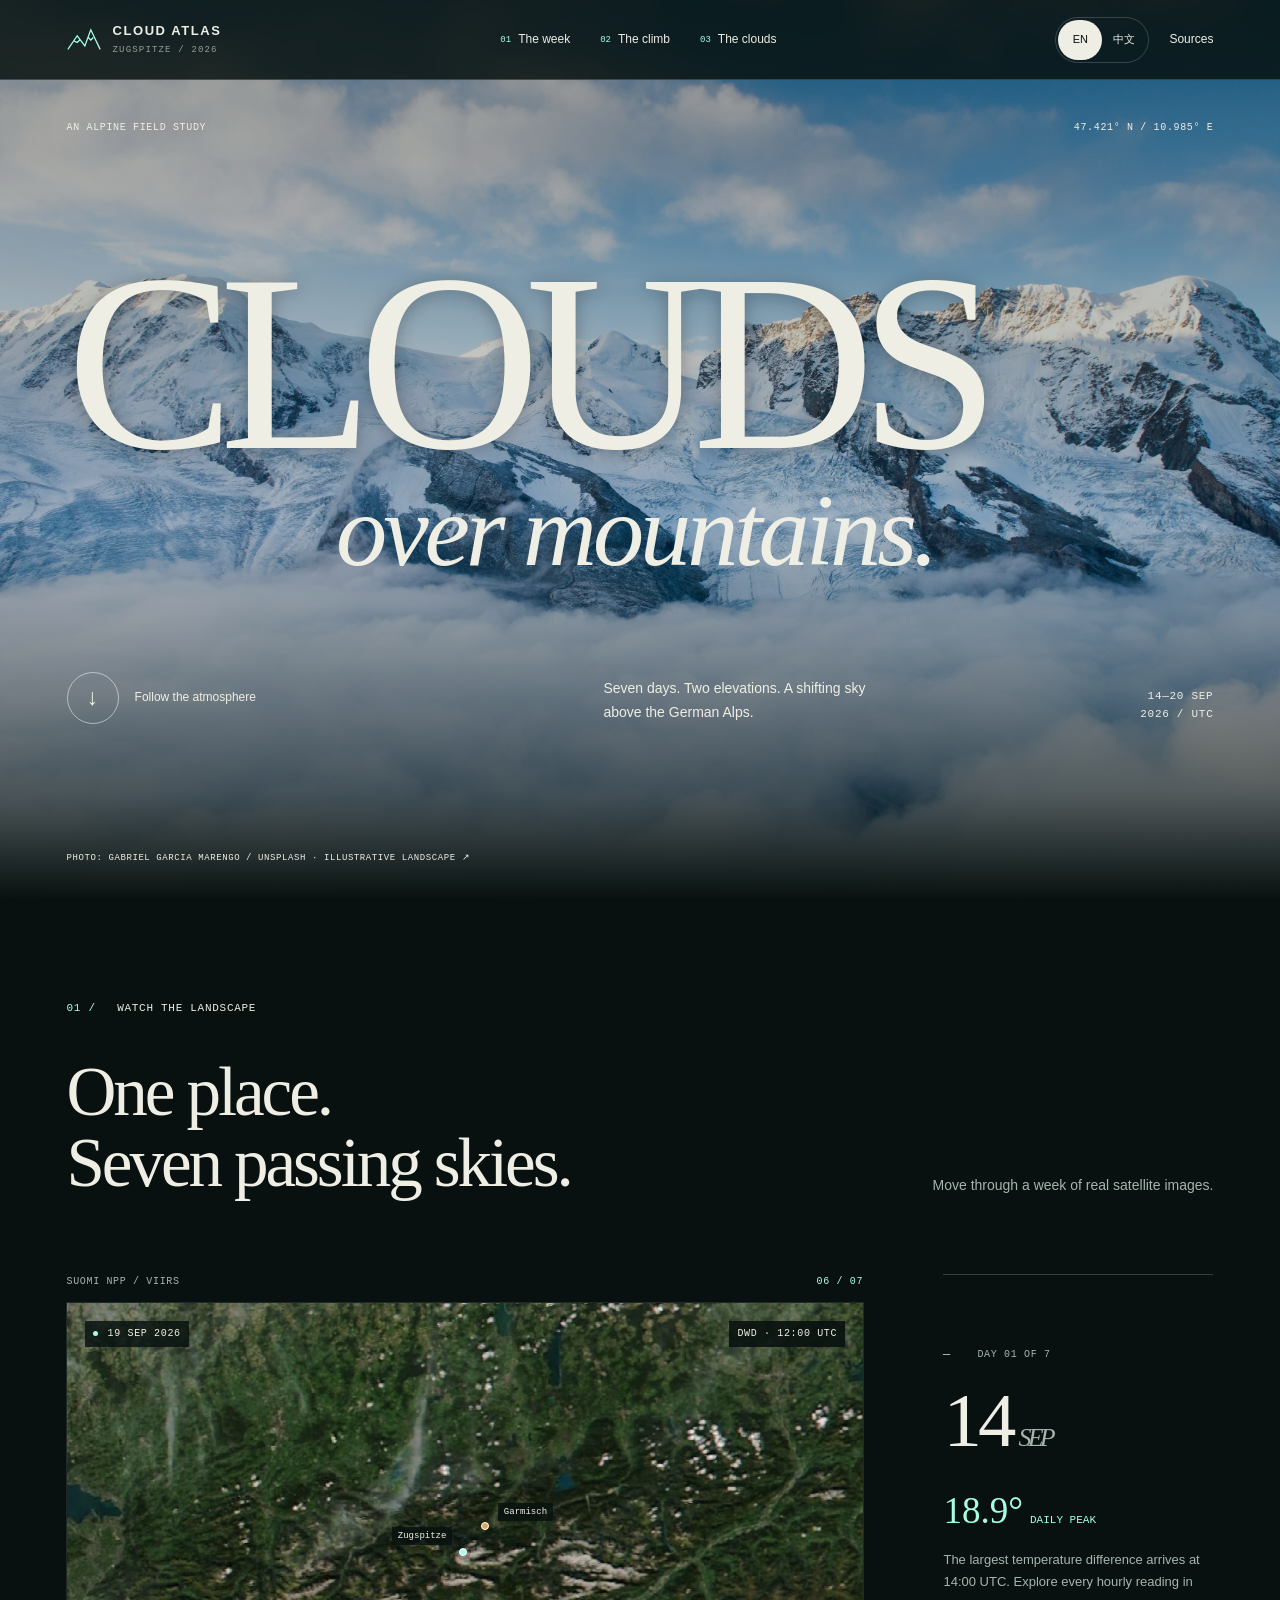
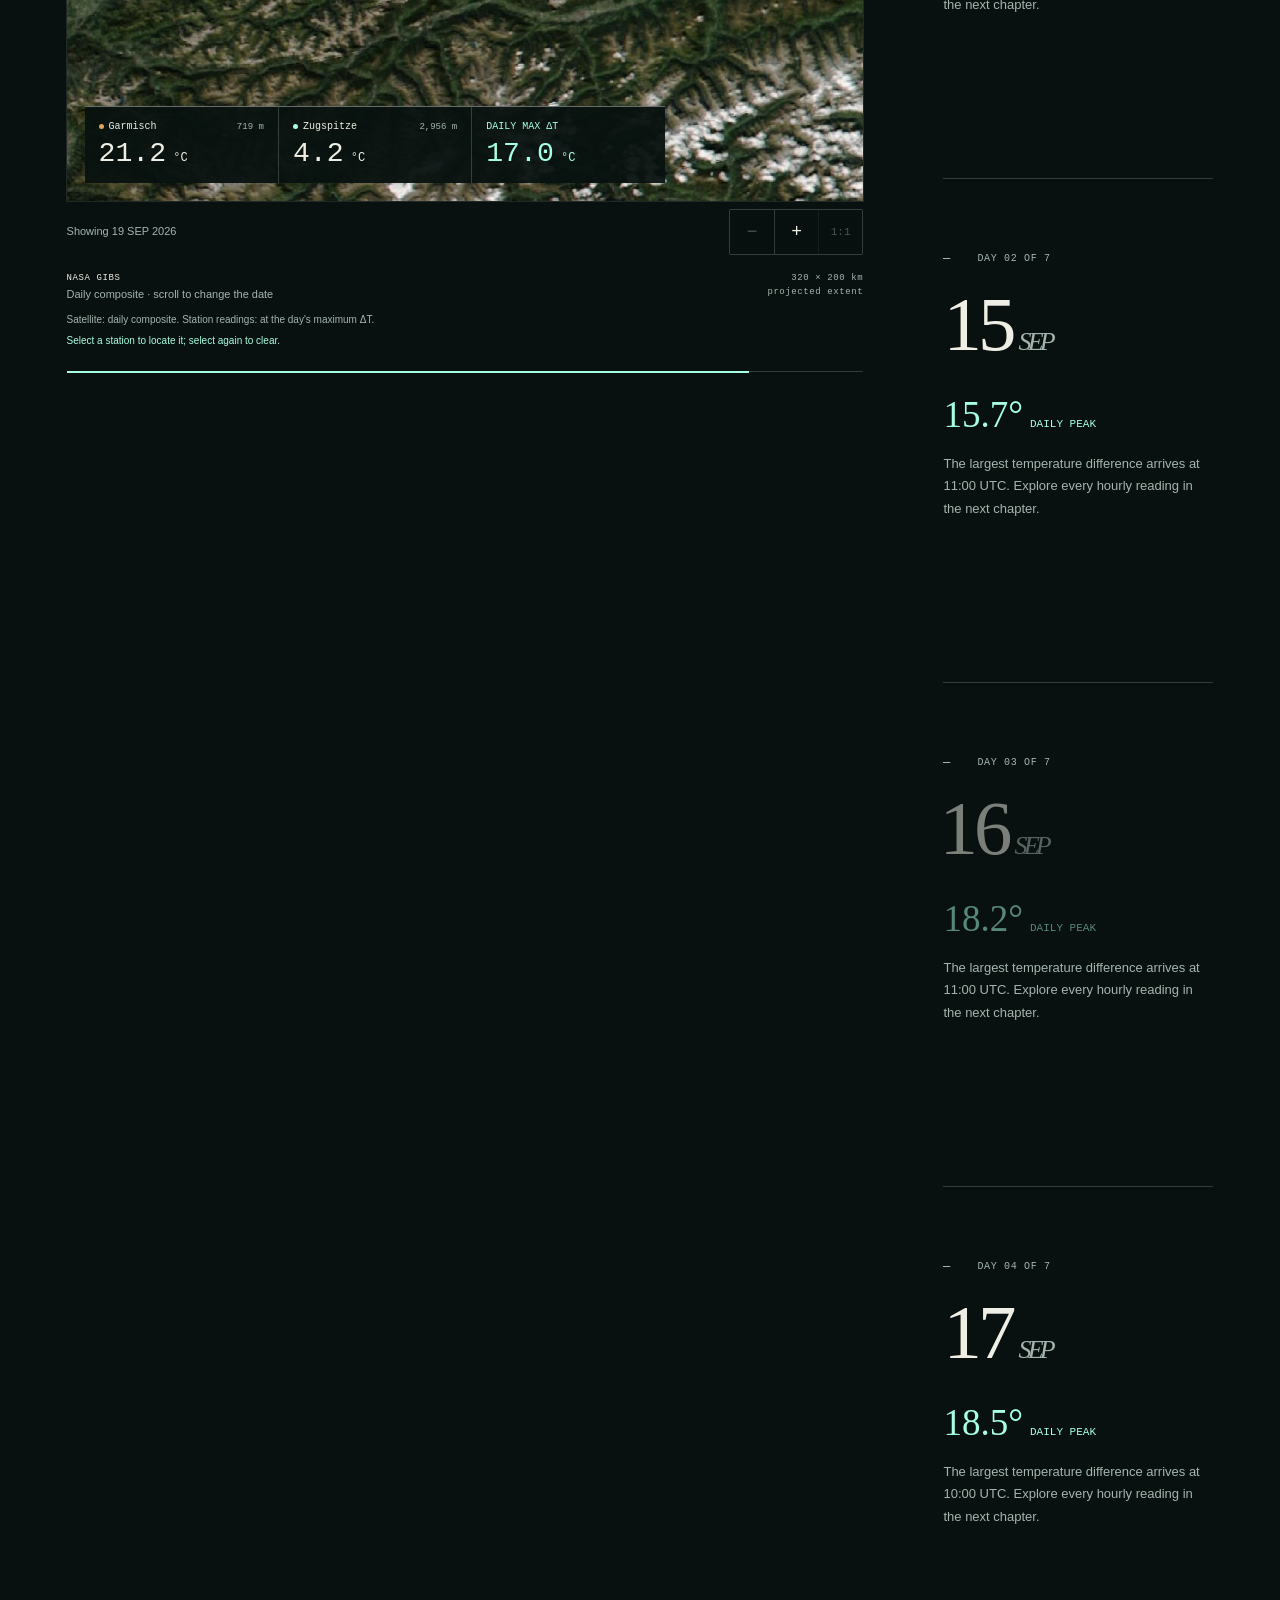
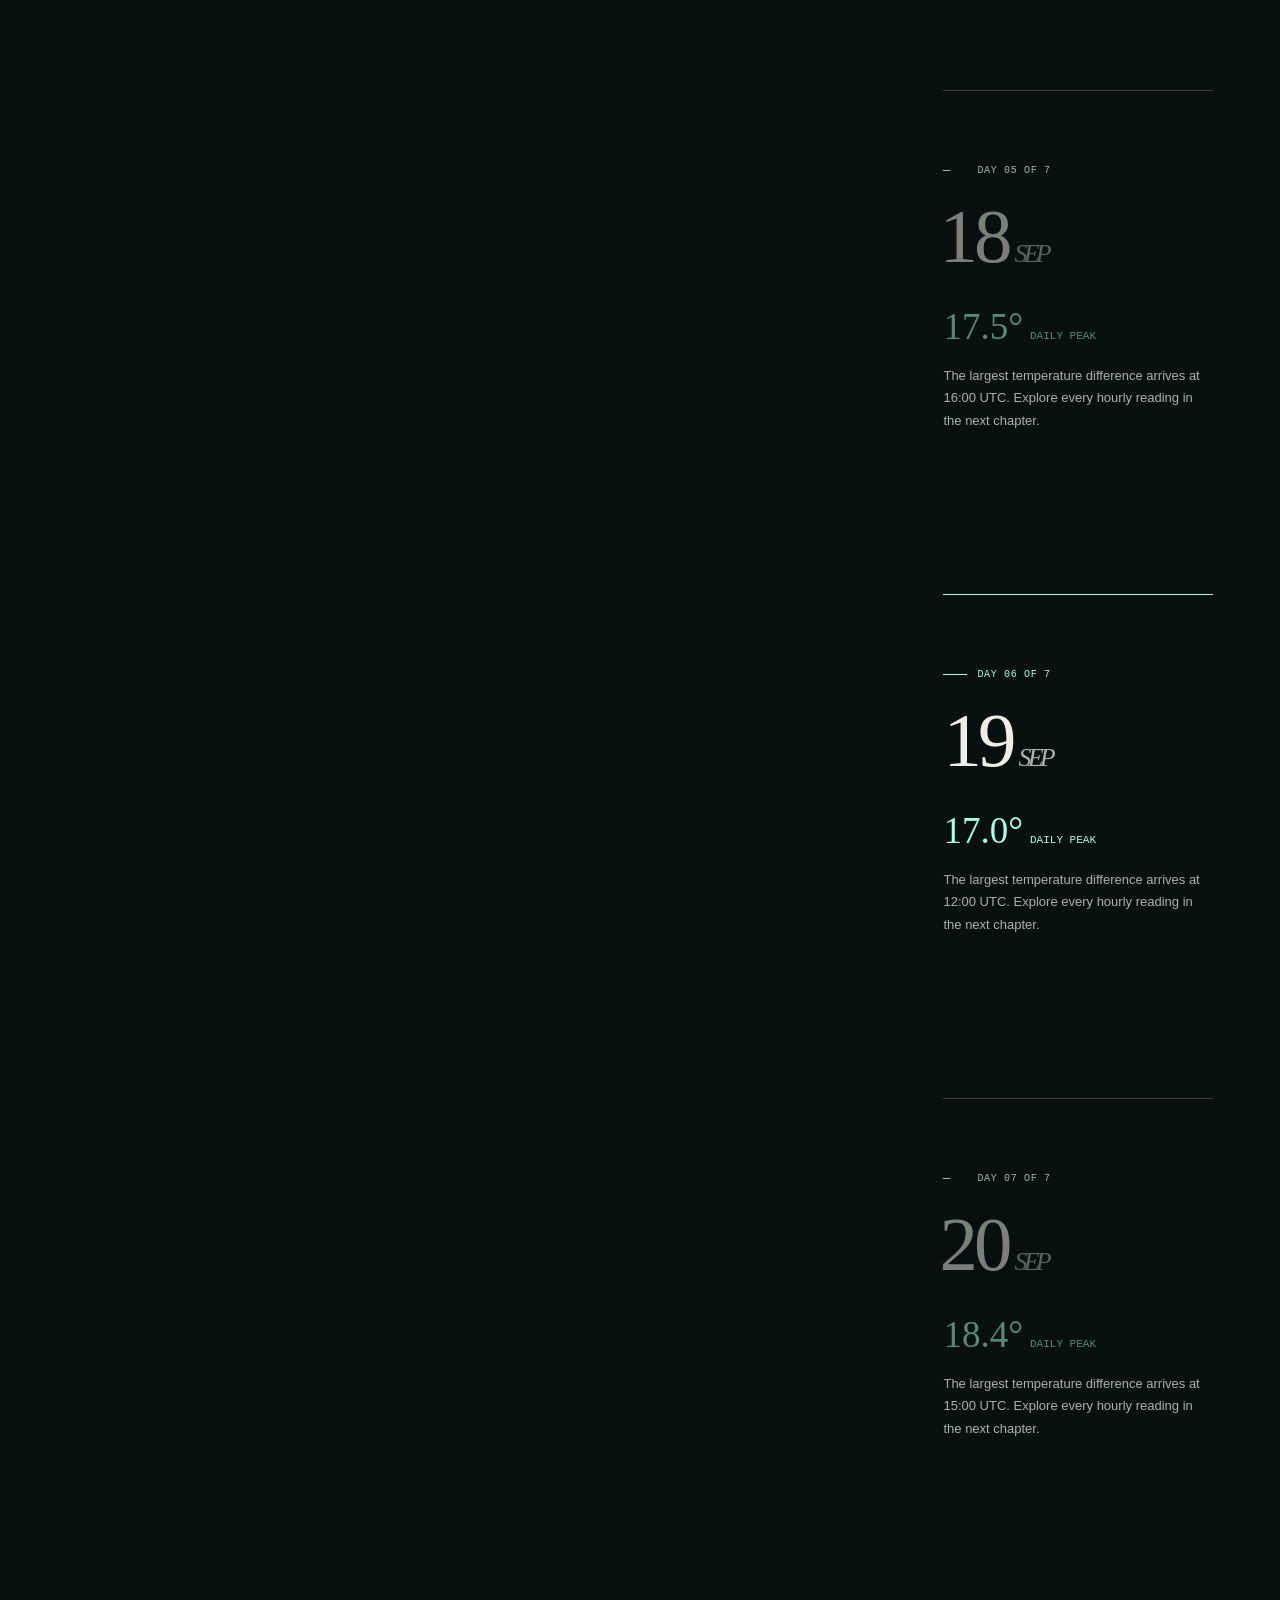
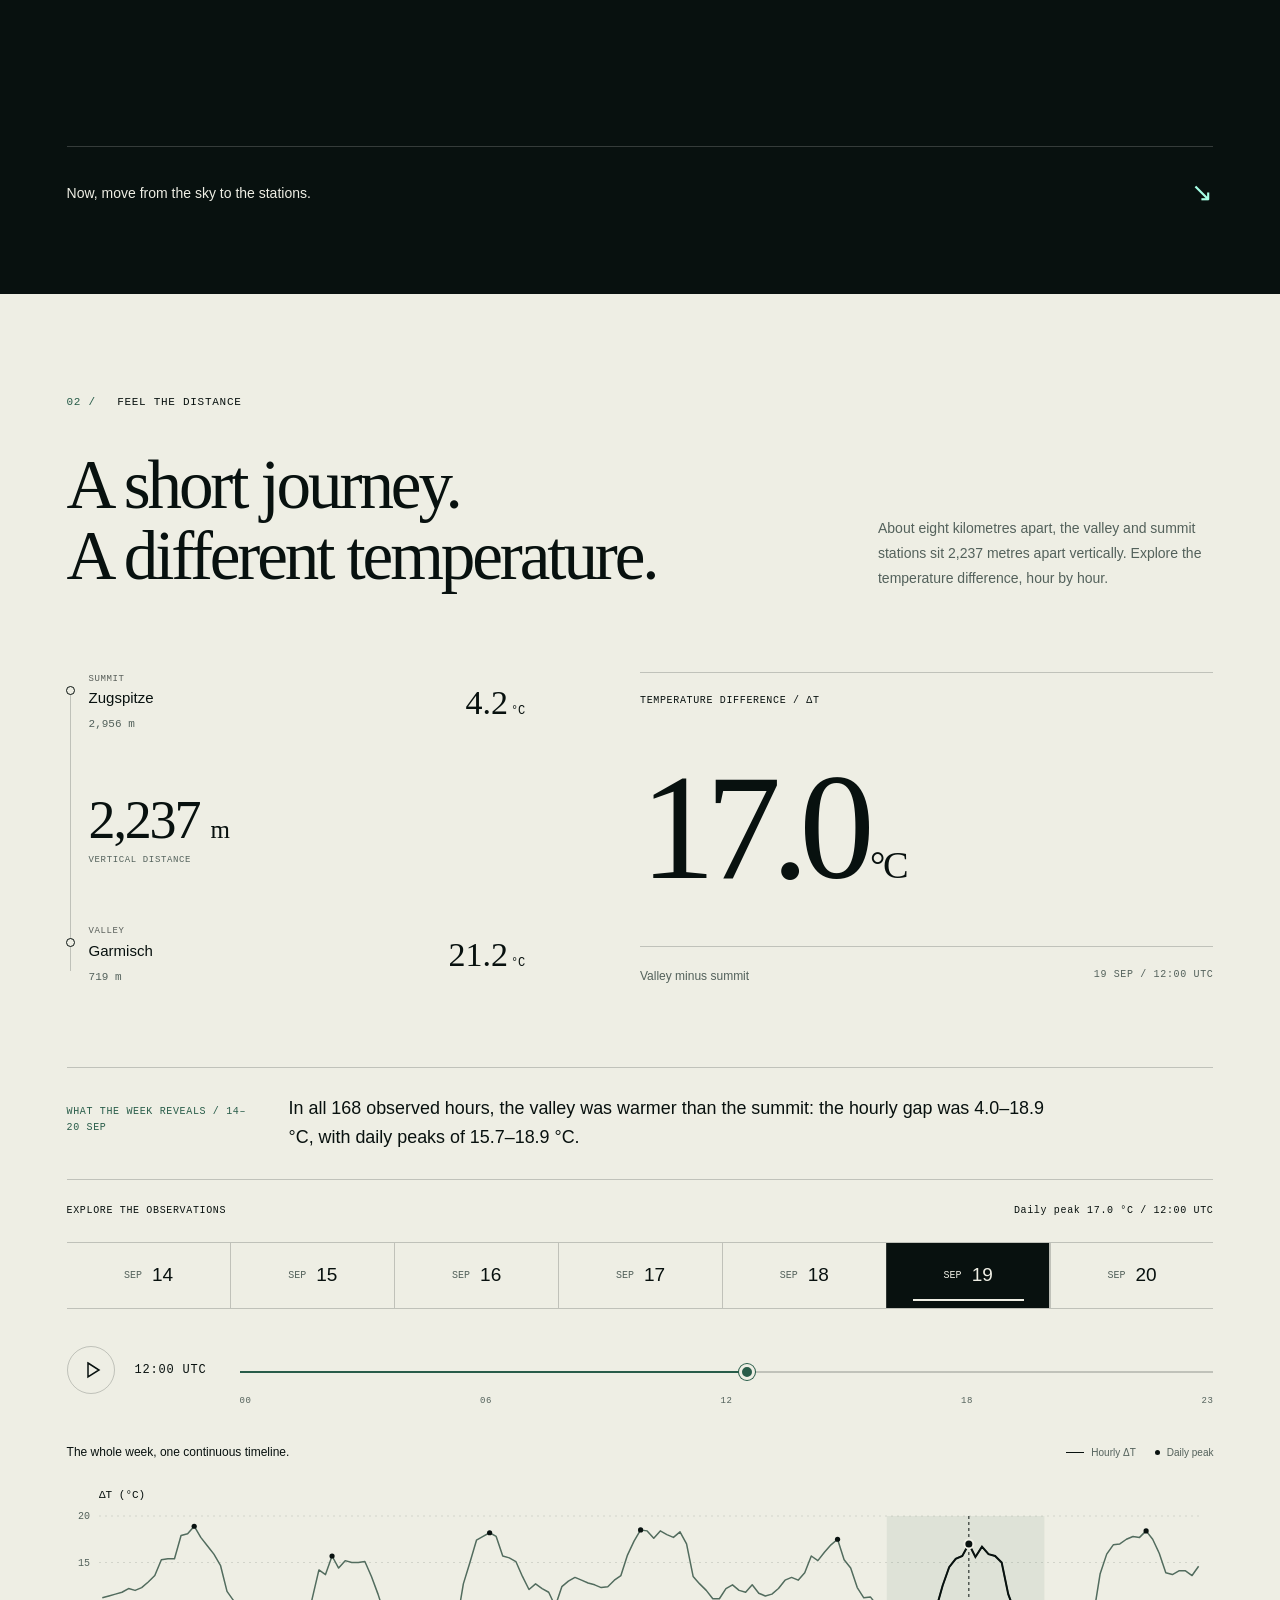
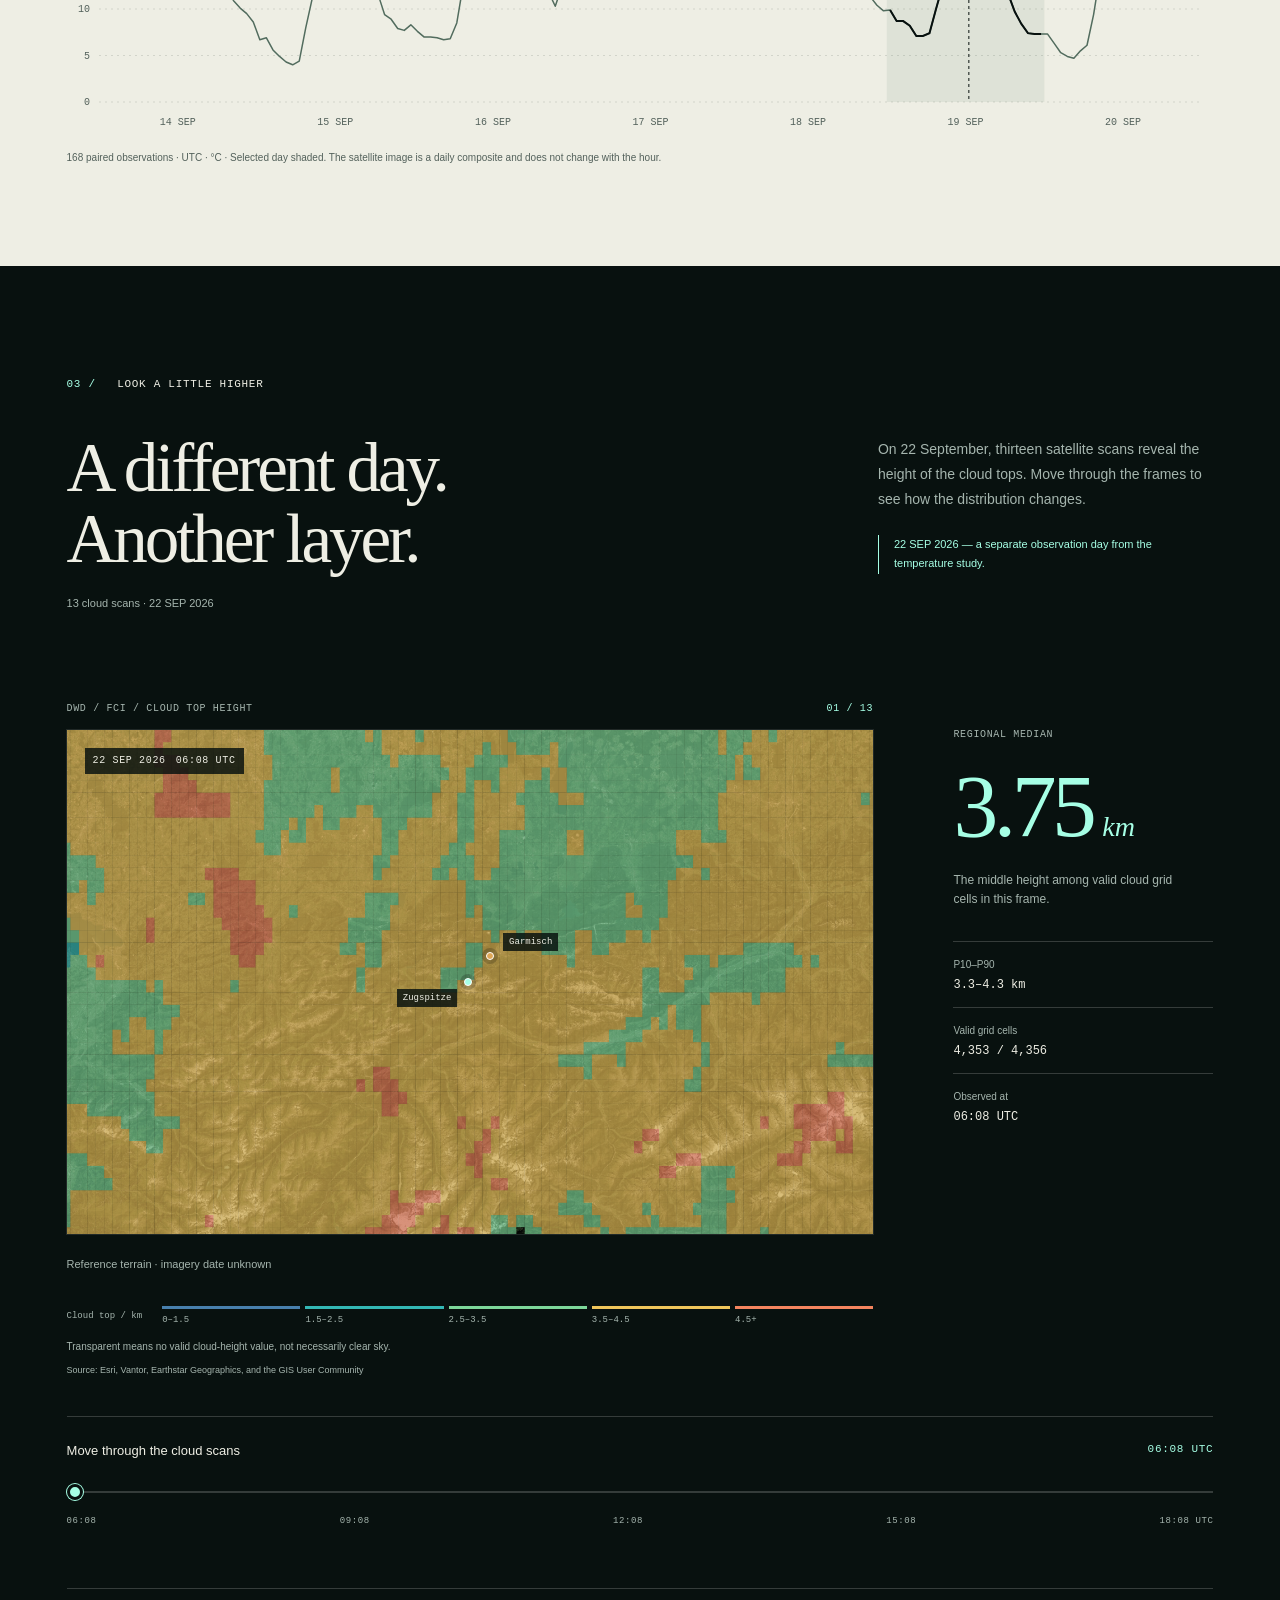
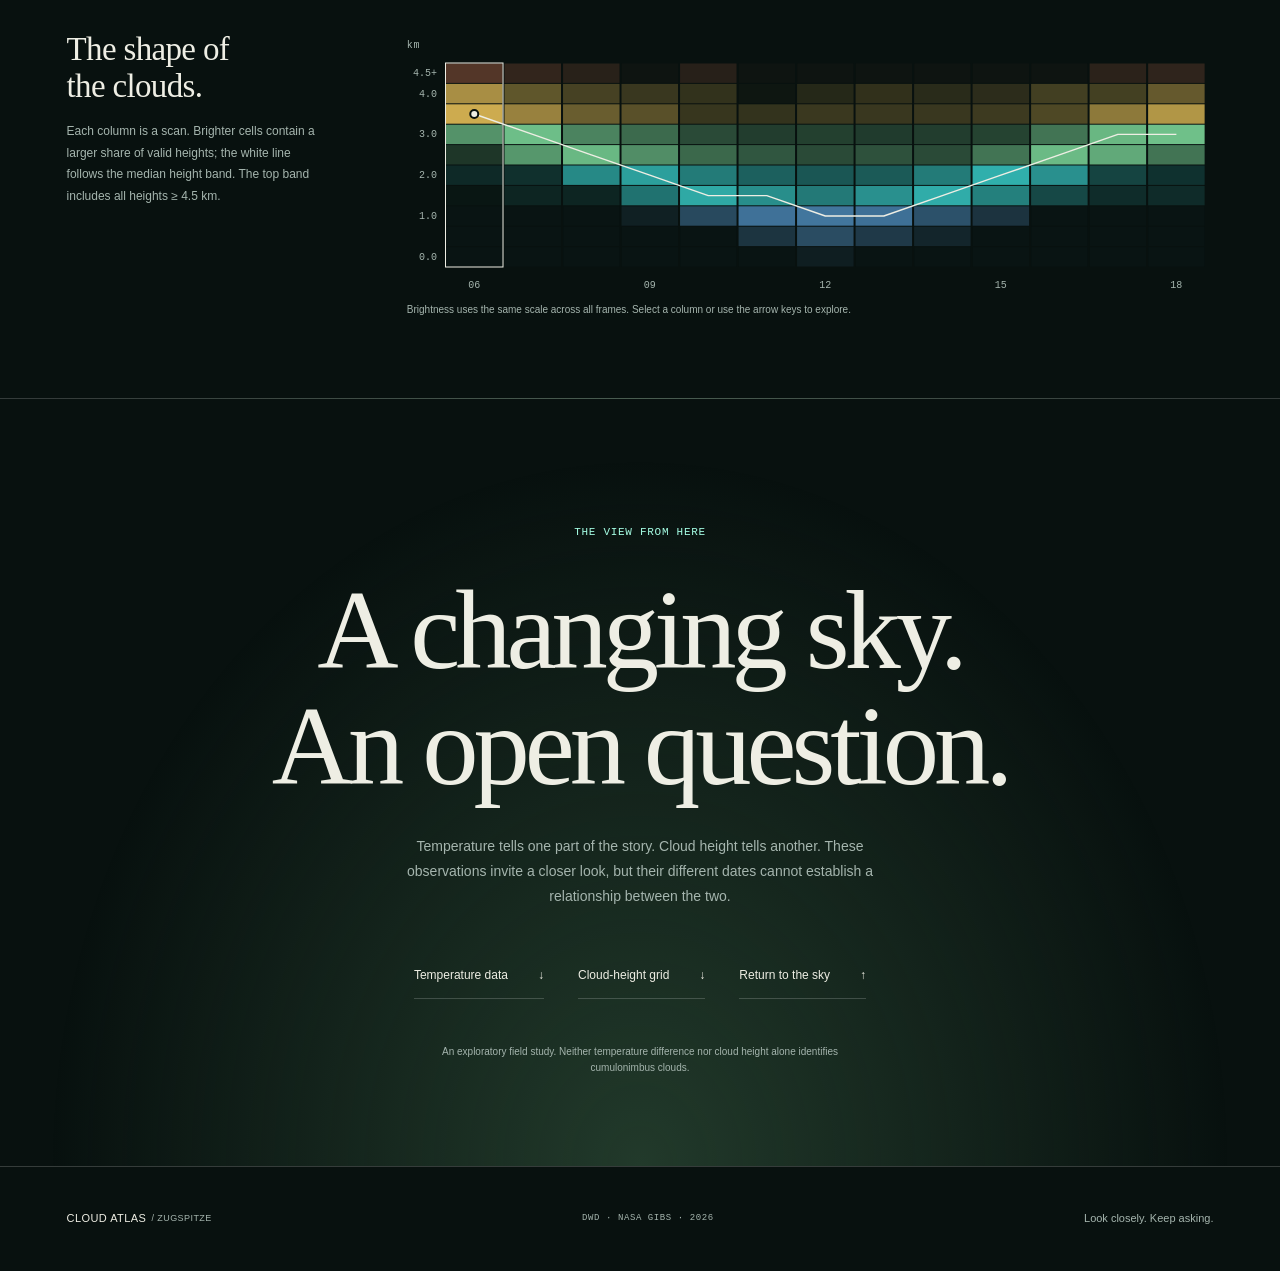
==== commit 7b32f1aa: "ui impovement use onetake skill" ====
--- a/index.html
+++ b/index.html
@@ -10,15 +10,15 @@
   <link rel="stylesheet" href="story.css">
   <link rel="preload" as="image" href="assets/hero-mountains.jpg" fetchpriority="high">
   <script defer src="data/observations.js"></script>
-  <script defer src="data/clouds.js"></script>
   <script defer src="i18n.js"></script>
+  <script defer src="viewport.js"></script>
   <script defer src="motion.js"></script>
   <script defer src="app.js"></script>
 </head>
 <body>
   <a class="skip-link" href="#temperature" data-i18n="skip">Skip to the observations</a>
   <header class="masthead">
-    <a class="wordmark" href="#top" aria-label="Clouds over mountains — home"><svg viewBox="0 0 40 28" aria-hidden="true"><path d="m1 25 11-16 9 12 7-19 11 23M8 15l4 2 3-3M25 11l3 3 3-3"/></svg><span>CLOUD ATLAS<small>ZUGSPITZE / 2026</small></span></a>
+    <a class="wordmark" href="#top" aria-label="Clouds over mountains — home"><svg viewBox="0 0 40 28" aria-hidden="true"><path pathLength="1" d="m1 25 11-16 9 12 7-19 11 23M8 15l4 2 3-3M25 11l3 3 3-3"/></svg><span>CLOUD ATLAS<small>ZUGSPITZE / 2026</small></span></a>
     <nav class="chapters" aria-label="Chapters" data-i18n-aria="chapters"><a href="#week"><span>01</span> <span data-i18n="navWeek">The week</span></a><a href="#temperature"><span>02</span> <span data-i18n="navTemp">The climb</span></a><a href="#clouds"><span>03</span> <span data-i18n="navCloud">The clouds</span></a></nav>
     <div class="header-actions"><div class="language-switch" role="group" aria-label="Language"><button type="button" data-lang="en" aria-pressed="true" lang="en">EN</button><button type="button" data-lang="zh" aria-pressed="false" lang="zh-CN">中文</button></div><button class="source-trigger" id="about-button" data-i18n="sources">Sources</button></div>
     <nav class="mobile-chapters" aria-label="Chapters" data-i18n-aria="chapters"><a href="#week"><span>01</span><span data-i18n="navWeek">The week</span></a><a href="#temperature"><span>02</span><span data-i18n="navTemp">The climb</span></a><a href="#clouds"><span>03</span><span data-i18n="navCloud">The clouds</span></a></nav>
@@ -80,10 +80,11 @@
 
     <section class="cloud-section" id="clouds" aria-labelledby="cloud-title">
       <div class="chapter-heading"><p class="eyebrow"><span>03 /</span> <span data-i18n="cloudEyebrow">LOOK A LITTLE HIGHER</span></p><div class="chapter-intro"><h2 id="cloud-title" data-i18n="cloudTitle">A different day.<br>Another layer.</h2><div><p data-i18n="cloudIntro">On 22 September, thirteen satellite scans reveal the height of the cloud tops. Move through the frames to see how the distribution changes.</p><p class="date-note" data-i18n="dateNote">22 SEP 2026 — a separate observation day from the temperature study.</p></div></div></div>
-      <div class="cloud-composition"><div class="cloud-map-column"><div class="scene-top mono"><span data-i18n="cloudSource">DWD / FCI / CLOUD TOP HEIGHT</span><span id="cth-frame-count">01 / 13</span></div><div class="satellite-stage cth-stage"><div class="map-world" id="cth-world"><img id="cth-image" src="assets/terrain-mercator.jpg" alt="Esri World Imagery reference terrain, imagery date unknown" data-i18n-alt="terrainAlt" width="1440" height="900" loading="lazy" draggable="false"><canvas id="cloud-canvas" width="1440" height="900" aria-hidden="true"></canvas><div id="cth-markers" class="map-markers"></div></div><div class="map-corner mono"><span data-i18n="cloudDate">22 SEP 2026</span><span id="cth-map-time">06:08 UTC</span></div></div><div class="image-feedback" id="terrain-feedback"><p id="terrain-status" role="status" aria-live="polite" aria-atomic="true" tabindex="-1"></p><button id="terrain-retry" type="button" hidden data-i18n="retryTerrain">Retry terrain</button></div><div class="height-legend"><span data-i18n="heightLegend">Cloud top / km</span><div><span style="--swatch:#4880ad">0–1.5</span><span style="--swatch:#33b8b5">1.5–2.5</span><span style="--swatch:#7dd89a">2.5–3.5</span><span style="--swatch:#efc65b">3.5–4.5</span><span style="--swatch:#f3845e">4.5+</span></div></div><p class="map-disclaimer" data-i18n="transparent">Transparent means no valid cloud-height value, not necessarily clear sky.</p><p class="attribution">Source: Esri, Vantor, Earthstar Geographics, and the GIS User Community</p></div>
+      <div class="image-feedback" id="cloud-feedback"><p id="cloud-status" role="status" aria-live="polite" aria-atomic="true" tabindex="-1">13 cloud scans · 22 SEP 2026</p><button id="cloud-retry" type="button" hidden>Retry cloud data</button></div>
+      <div class="cloud-composition" id="cloud-composition"><div class="cloud-map-column"><div class="scene-top mono"><span data-i18n="cloudSource">DWD / FCI / CLOUD TOP HEIGHT</span><span id="cth-frame-count">01 / 13</span></div><div class="satellite-stage cth-stage"><div class="map-world" id="cth-world"><img id="cth-image" src="assets/terrain-mercator.jpg" alt="Esri World Imagery reference terrain, imagery date unknown" data-i18n-alt="terrainAlt" width="1440" height="900" loading="lazy" draggable="false"><canvas id="cloud-canvas" width="1440" height="900" aria-hidden="true"></canvas><div id="cth-markers" class="map-markers"></div></div><div class="map-corner mono"><span data-i18n="cloudDate">22 SEP 2026</span><span id="cth-map-time">06:08 UTC</span></div></div><div class="image-feedback" id="terrain-feedback"><p id="terrain-status" role="status" aria-live="polite" aria-atomic="true" tabindex="-1"></p><button id="terrain-retry" type="button" hidden data-i18n="retryTerrain">Retry terrain</button></div><div class="height-legend"><span data-i18n="heightLegend">Cloud top / km</span><div><span style="--swatch:#4880ad">0–1.5</span><span style="--swatch:#33b8b5">1.5–2.5</span><span style="--swatch:#7dd89a">2.5–3.5</span><span style="--swatch:#efc65b">3.5–4.5</span><span style="--swatch:#f3845e">4.5+</span></div></div><p class="map-disclaimer" data-i18n="transparent">Transparent means no valid cloud-height value, not necessarily clear sky.</p><p class="attribution">Source: Esri, Vantor, Earthstar Geographics, and the GIS User Community</p></div>
       <aside class="cloud-readout"><p class="eyebrow" data-i18n="regionalMedian">REGIONAL MEDIAN</p><div class="cloud-number"><strong id="cth-median">—</strong><span>km</span></div><p data-i18n="medianExplanation">The middle height among valid cloud grid cells in this frame.</p><dl><div><dt data-i18n="middle80">P10–P90</dt><dd id="cth-range">—</dd></div><div><dt data-i18n="validCells">Valid grid cells</dt><dd id="cth-valid">—</dd></div><div><dt data-i18n="observation">Observed at</dt><dd id="cth-observed">—</dd></div></dl></aside></div>
-      <div class="cth-controls"><div><label for="cth-slider" data-i18n="selectCloud">Move through the cloud scans</label><output id="cth-slider-time" for="cth-slider" class="mono">06:08 UTC</output></div><input id="cth-slider" type="range" min="0" max="12" step="1" value="0"><div class="range-ticks mono" aria-hidden="true"><span>06:08</span><span>09:08</span><span>12:08</span><span>15:08</span><span>18:08 UTC</span></div></div>
-      <div class="distribution"><div class="distribution-heading"><h3 data-i18n="distributionTitle">The shape of the clouds.</h3><p data-i18n="distributionNote">Each column is a scan. Brighter cells contain a larger share of valid heights; the white line follows the median height band. The top band includes all heights ≥ 4.5 km.</p></div><div class="distribution-chart"><span class="mono axis-caption">km</span><svg id="cth-chart" role="slider" tabindex="0" aria-label="Select cloud scan" aria-valuemin="0" aria-valuemax="12" aria-valuenow="0" data-i18n-aria="cthChartAria"></svg><p class="instrument-note" data-i18n="distributionScale">Brightness uses the same scale across all frames. Select a column or use the arrow keys to explore.</p></div></div>
+      <div class="cth-controls"><div><label for="cth-slider" data-i18n="selectCloud">Move through the cloud scans</label><output id="cth-slider-time" for="cth-slider" class="mono">06:08 UTC</output></div><input disabled id="cth-slider" type="range" min="0" max="12" step="1" value="0"><div class="range-ticks mono" aria-hidden="true"><span>06:08</span><span>09:08</span><span>12:08</span><span>15:08</span><span>18:08 UTC</span></div></div>
+      <div class="distribution"><div class="distribution-heading"><h3 data-i18n="distributionTitle">The shape of the clouds.</h3><p data-i18n="distributionNote">Each column is a scan. Brighter cells contain a larger share of valid heights; the white line follows the median height band. The top band includes all heights ≥ 4.5 km.</p></div><div class="distribution-chart"><span class="mono axis-caption">km</span><svg id="cth-chart" role="slider" tabindex="-1" aria-disabled="true" aria-label="Select cloud scan" aria-valuemin="0" aria-valuemax="12" aria-valuenow="0" data-i18n-aria="cthChartAria"></svg><p class="instrument-note" data-i18n="distributionScale">Brightness uses the same scale across all frames. Select a column or use the arrow keys to explore.</p></div></div>
     </section>
 
     <section class="closing" aria-labelledby="closing-title"><p class="eyebrow" data-i18n="closingEyebrow">THE VIEW FROM HERE</p><h2 id="closing-title" data-i18n="closingTitle">A changing sky.<br>An open question.</h2><p class="closing-copy" data-i18n="closingCopy">Temperature tells one part of the story. Cloud height tells another. These observations invite a closer look, but their different dates cannot establish a relationship between the two.</p><div class="closing-links"><a href="data/observations.json" download><span data-i18n="downloadTemp">Temperature data</span><span aria-hidden="true">↓</span></a><a href="data/clouds.json" download><span data-i18n="downloadCloud">Cloud-height grid</span><span aria-hidden="true">↓</span></a><a href="#top"><span data-i18n="backTop">Return to the sky</span><span aria-hidden="true">↑</span></a></div><p class="closing-note" data-i18n="closingNote">An exploratory field study. Neither temperature difference nor cloud height alone identifies cumulonimbus clouds.</p></section>
--- a/story.css
+++ b/story.css
@@ -81,3 +81,52 @@
 .map-interaction-hint{margin-top:5px;font-size:10px;line-height:1.5;color:var(--ice)}
 @media(max-width:800px){.map-interaction-hint{font-size:9px}}
 @media(prefers-reduced-motion:reduce){.station-transect:after{transform:none}.station-pulse{display:none}.map-metric,.map-marker{transition:none!important}}
+
+/* Micro-motion. Springs are sampled from damped step responses (ζ/ω noted), so CSS and script share one physics.
+   snappy ζ.62 ω28 — selection indicators · soft ζ.82 ω18 — values settling · pop ζ.45 ω30 — dots landing · rise ζ.78 ω12 — headings. */
+:root{--spring-snappy:linear(0,0.074,0.243,0.446,0.642,0.807,0.931,1.014,1.061,1.081,1.082,1.071,1.055,1.038,1.023,1.011,1.002,0.997,0.994,0.993,0.993,0.995,0.996,0.997,1);--spring-snappy-ms:360ms;--spring-soft:linear(0,0.047,0.157,0.293,0.433,0.562,0.674,0.767,0.841,0.897,0.938,0.967,0.987,0.999,1.006,1.01,1.011,1.011,1.01,1.008,1.007,1.005,1.004,1.003,1);--spring-soft-ms:450ms;--spring-pop:linear(0,0.111,0.364,0.654,0.909,1.088,1.183,1.205,1.177,1.123,1.063,1.013,0.978,0.961,0.958,0.965,0.977,0.989,0.999,1.005,1.008,1.008,1.007,1.004,1);--spring-pop-ms:410ms;--ease-snap:cubic-bezier(.16,1,.3,1)}
+/* Press lands fast; release springs back. */
+button{transition:color .15s,background-color .15s,transform var(--spring-pop-ms) var(--spring-pop)}
+button:active:not(:disabled){transition-duration:.15s,.15s,80ms;transition-timing-function:ease-out}
+.wordmark path{stroke-dasharray:1;stroke-dashoffset:0}
+/* The language pill slides between choices instead of swapping. */
+.language-switch.has-pill{position:relative}
+.language-switch.has-pill:before{content:"";position:absolute;top:2px;bottom:2px;left:0;width:var(--pill-w,0);transform:translateX(var(--pill-x,0));background:var(--snow);border-radius:99px;transition:transform var(--spring-snappy-ms) var(--spring-snappy),width var(--spring-snappy-ms) var(--spring-snappy)}
+.language-switch.has-pill button{position:relative;z-index:1}
+.language-switch.has-pill [aria-pressed=true]{background:transparent}
+/* One selection block travels along the day strip. */
+.day-strip{position:relative}
+.day-indicator{position:absolute;top:0;bottom:0;left:0;width:calc(100% / 7);background:var(--ink);transform:translateX(calc(var(--day-index,0) * 100%));transition:transform var(--spring-snappy-ms) var(--spring-snappy);pointer-events:none}
+.day-strip:has(.day-indicator) .day-choice{position:relative;z-index:1}
+.day-strip:has(.day-indicator) .day-choice[aria-pressed=true]{background:transparent}
+.scene-progress span{transition:width 420ms var(--ease-snap)}
+/* Scroll story: the day being read is in full voice; the others step back. */
+.day-scene h3,.day-scene .day-reading{transition:opacity var(--motion-state) var(--ease-settle),transform var(--motion-state) var(--ease-settle)}
+.day-scenes:has(.is-current) .day-scene:not(.is-current) :is(h3,.day-reading){opacity:.5}
+/* Satellite pass: the previous day stays underneath while the next one is scanned in. */
+.map-world>img.map-ghost{position:absolute;inset:0;pointer-events:none}
+.map-world>#map-image{position:relative}
+.scan-line{position:absolute;inset:0;pointer-events:none;opacity:0;background:linear-gradient(90deg,transparent calc(100% - 64px),rgb(166 255 229 / .16) calc(100% - 2px),var(--ice) calc(100% - 1px))}
+.scan-line.is-reverse{background:linear-gradient(270deg,transparent calc(100% - 64px),rgb(166 255 229 / .16) calc(100% - 2px),var(--ice) calc(100% - 1px))}
+.map-marker{transition:box-shadow 150ms ease-out,scale var(--spring-pop-ms) var(--spring-pop)}
+.map-marker.is-linked{scale:1.3}
+.metric-dot{transition:scale var(--spring-pop-ms) var(--spring-pop)}
+.map-metric.is-linked .metric-dot{scale:1.6}
+/* Chart marks scale around their own centre. */
+.chart-peak,.chart-point,.chart-ping,.cth-point,.chart-band{transform-box:fill-box;transform-origin:center}
+.chart-ping{fill:none;stroke:var(--ink);stroke-width:1.2;opacity:0;pointer-events:none}
+/* Headings rise out of a line mask. */
+.line-mask{display:block;overflow:hidden;padding:0 .06em .14em;margin:0 -.06em -.14em}
+.line-mask>span{display:block}
+.hero-image{scale:var(--hero-zoom,1)}
+@media(prefers-reduced-motion:reduce){.hero-image{scale:none}.day-scenes .day-scene :is(h3,.day-reading){opacity:1}.map-marker.is-linked,.map-metric.is-linked .metric-dot{scale:none}.scan-line,.map-ghost{display:none}}
+
+/* Imagery: depth under the mouse, spring zoom, and scans that pass rather than swap. */
+.hero.has-parallax .hero-image{translate:calc(var(--parallax-x,0) * -14px) calc(var(--parallax-y,0) * -10px);scale:calc(var(--hero-zoom,1) * 1.03)}
+.hero.has-parallax h1{translate:calc(var(--parallax-x,0) * 6px) calc(var(--parallax-y,0) * 4px)}
+#map-world{transition:transform var(--spring-soft-ms) var(--spring-soft)}
+.scan-line.is-up{background:linear-gradient(0deg,transparent calc(100% - 48px),rgb(166 255 229 / .14) calc(100% - 2px),var(--ice) calc(100% - 1px))}
+.map-world canvas.cloud-ghost{pointer-events:none}
+.chart-grid{transform-box:fill-box;transform-origin:left center}
+.cth-cell{transform-box:fill-box;transform-origin:center bottom}
+@media(prefers-reduced-motion:reduce){.hero.has-parallax .hero-image,.hero.has-parallax h1{translate:none}.hero.has-parallax .hero-image{scale:none}.cloud-ghost{display:none}}
